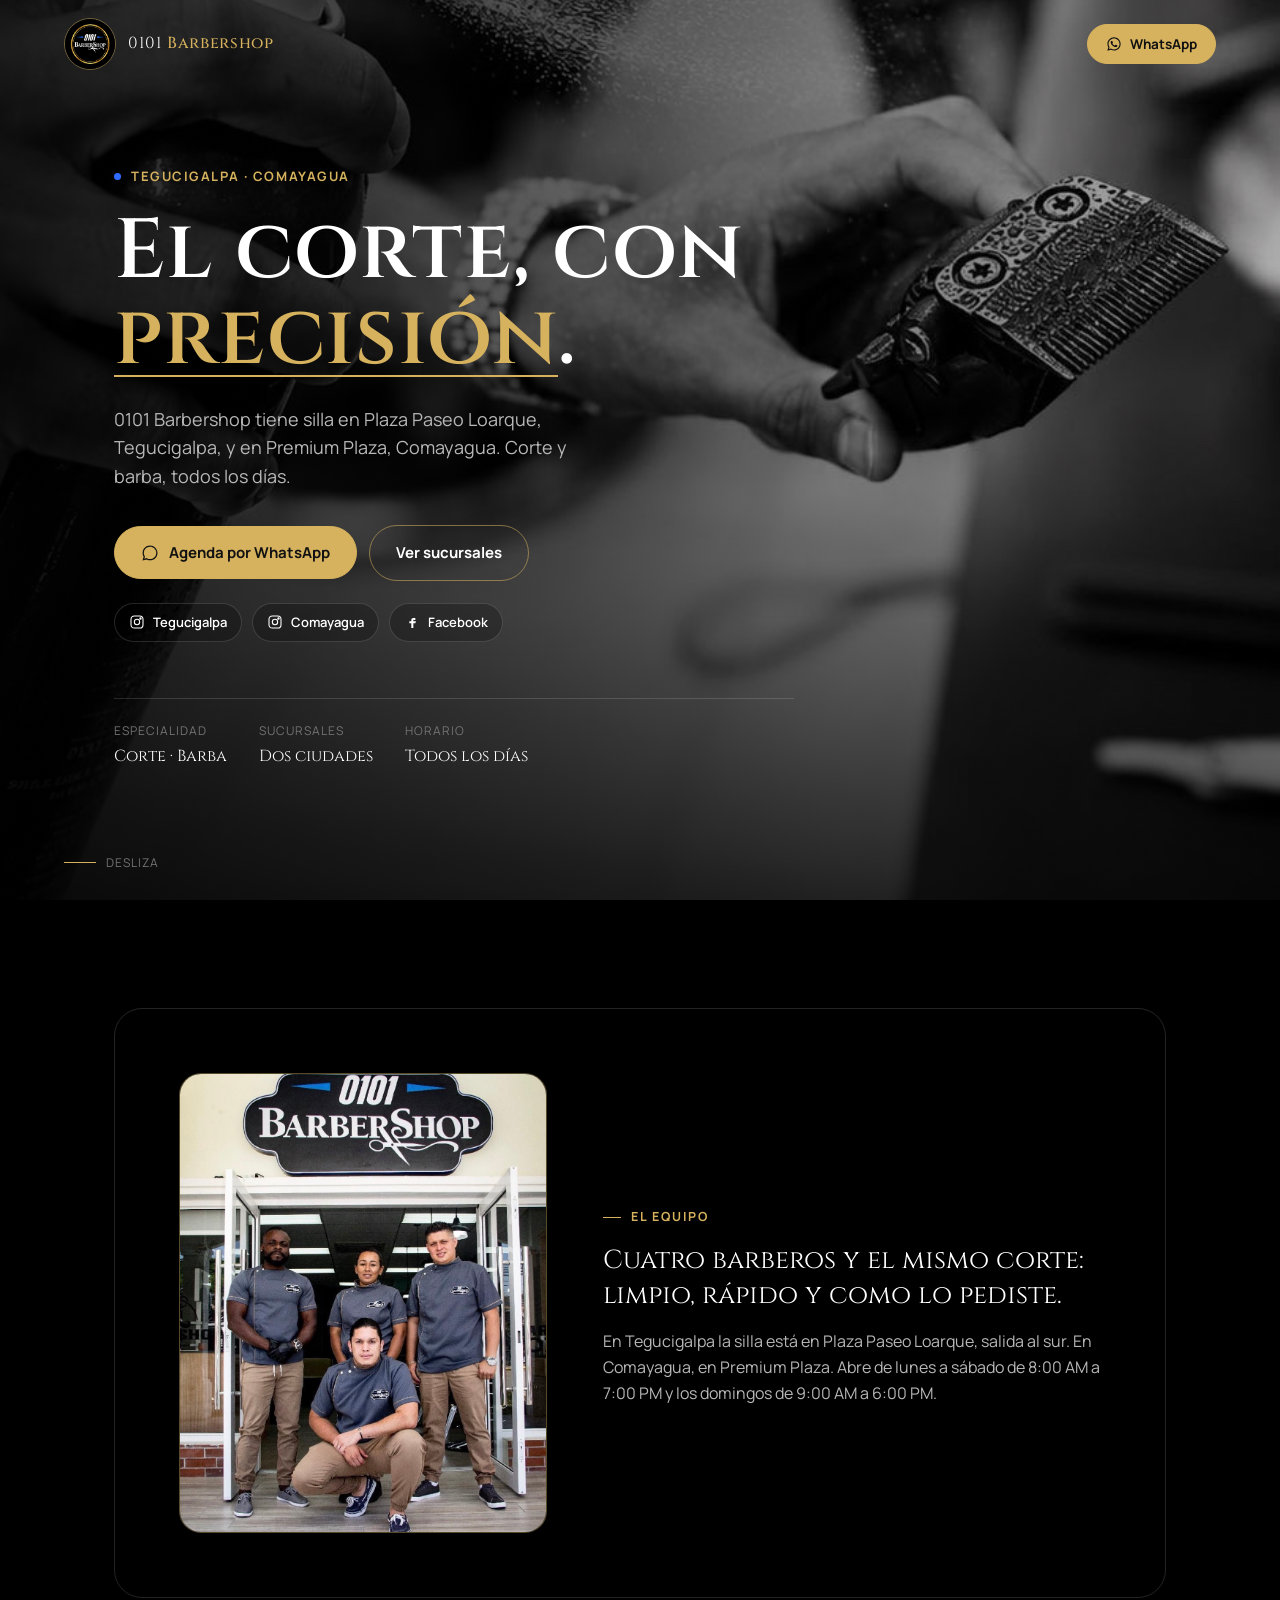
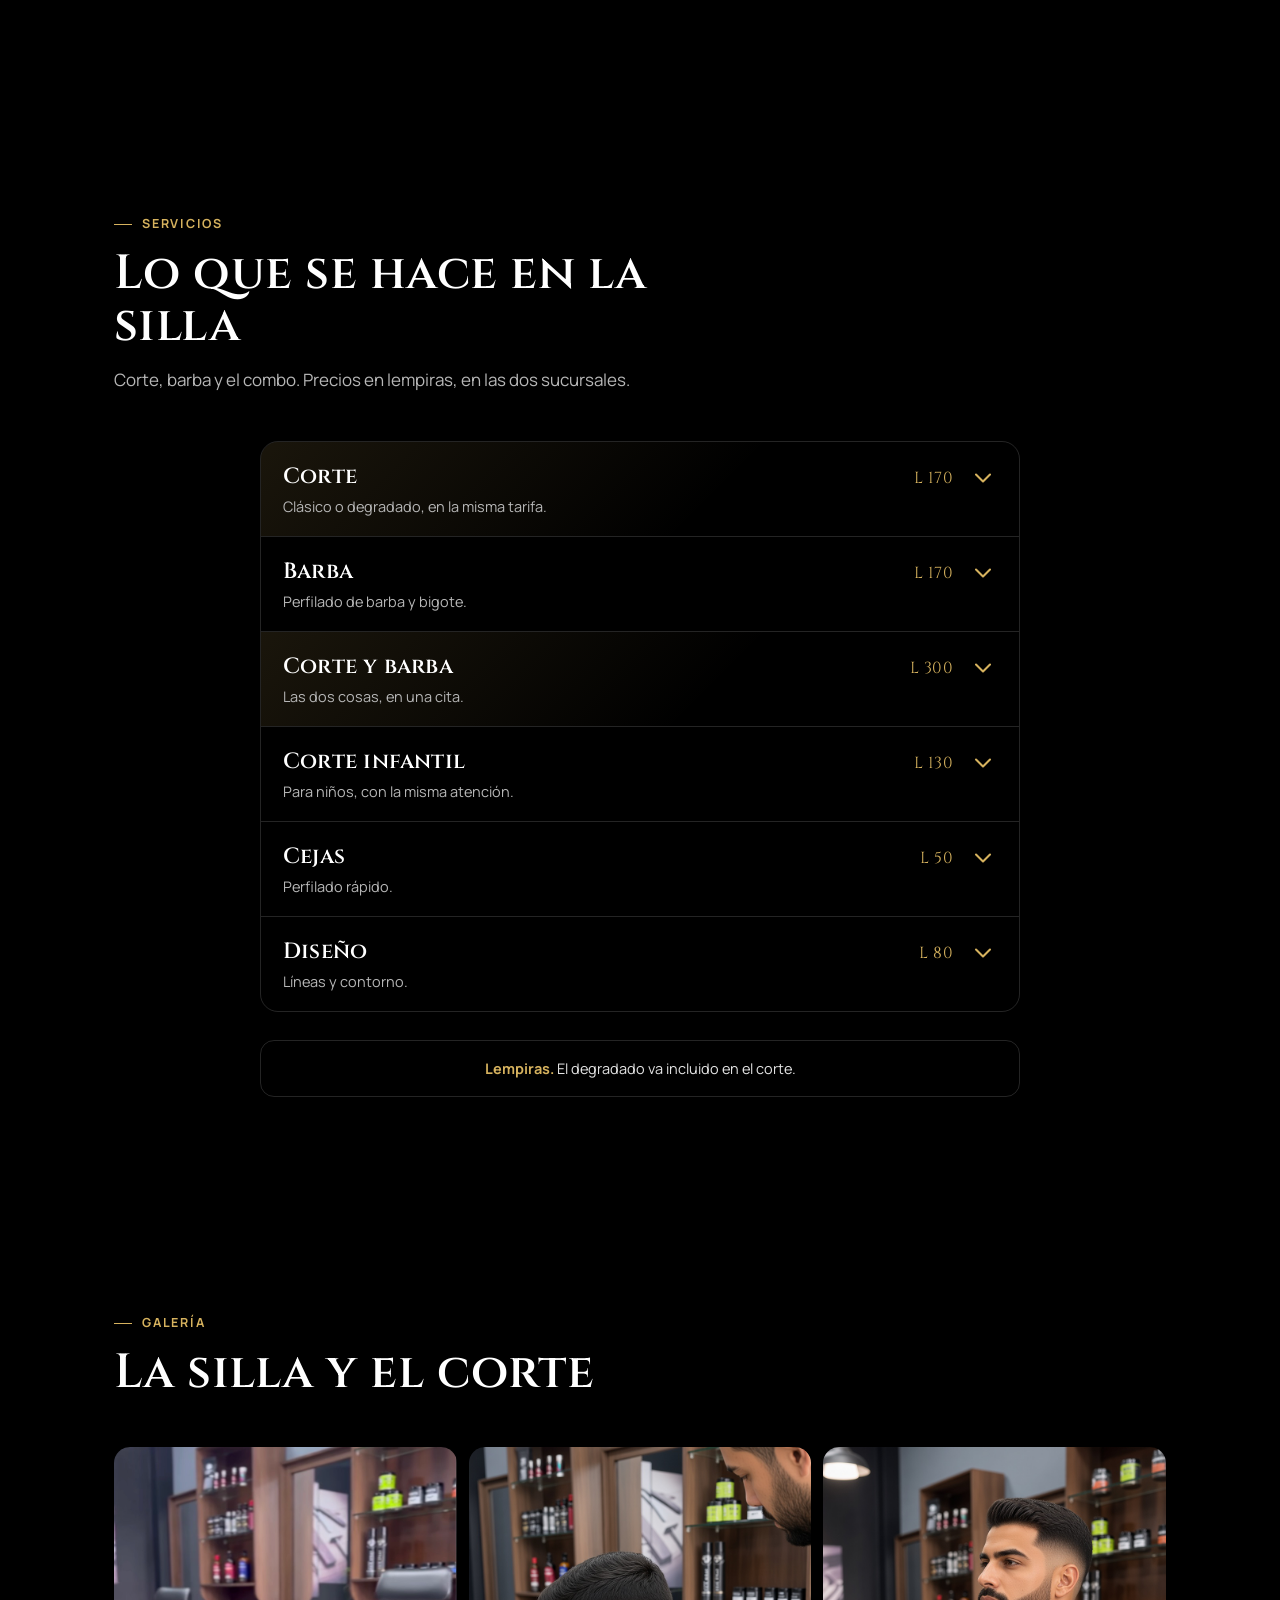
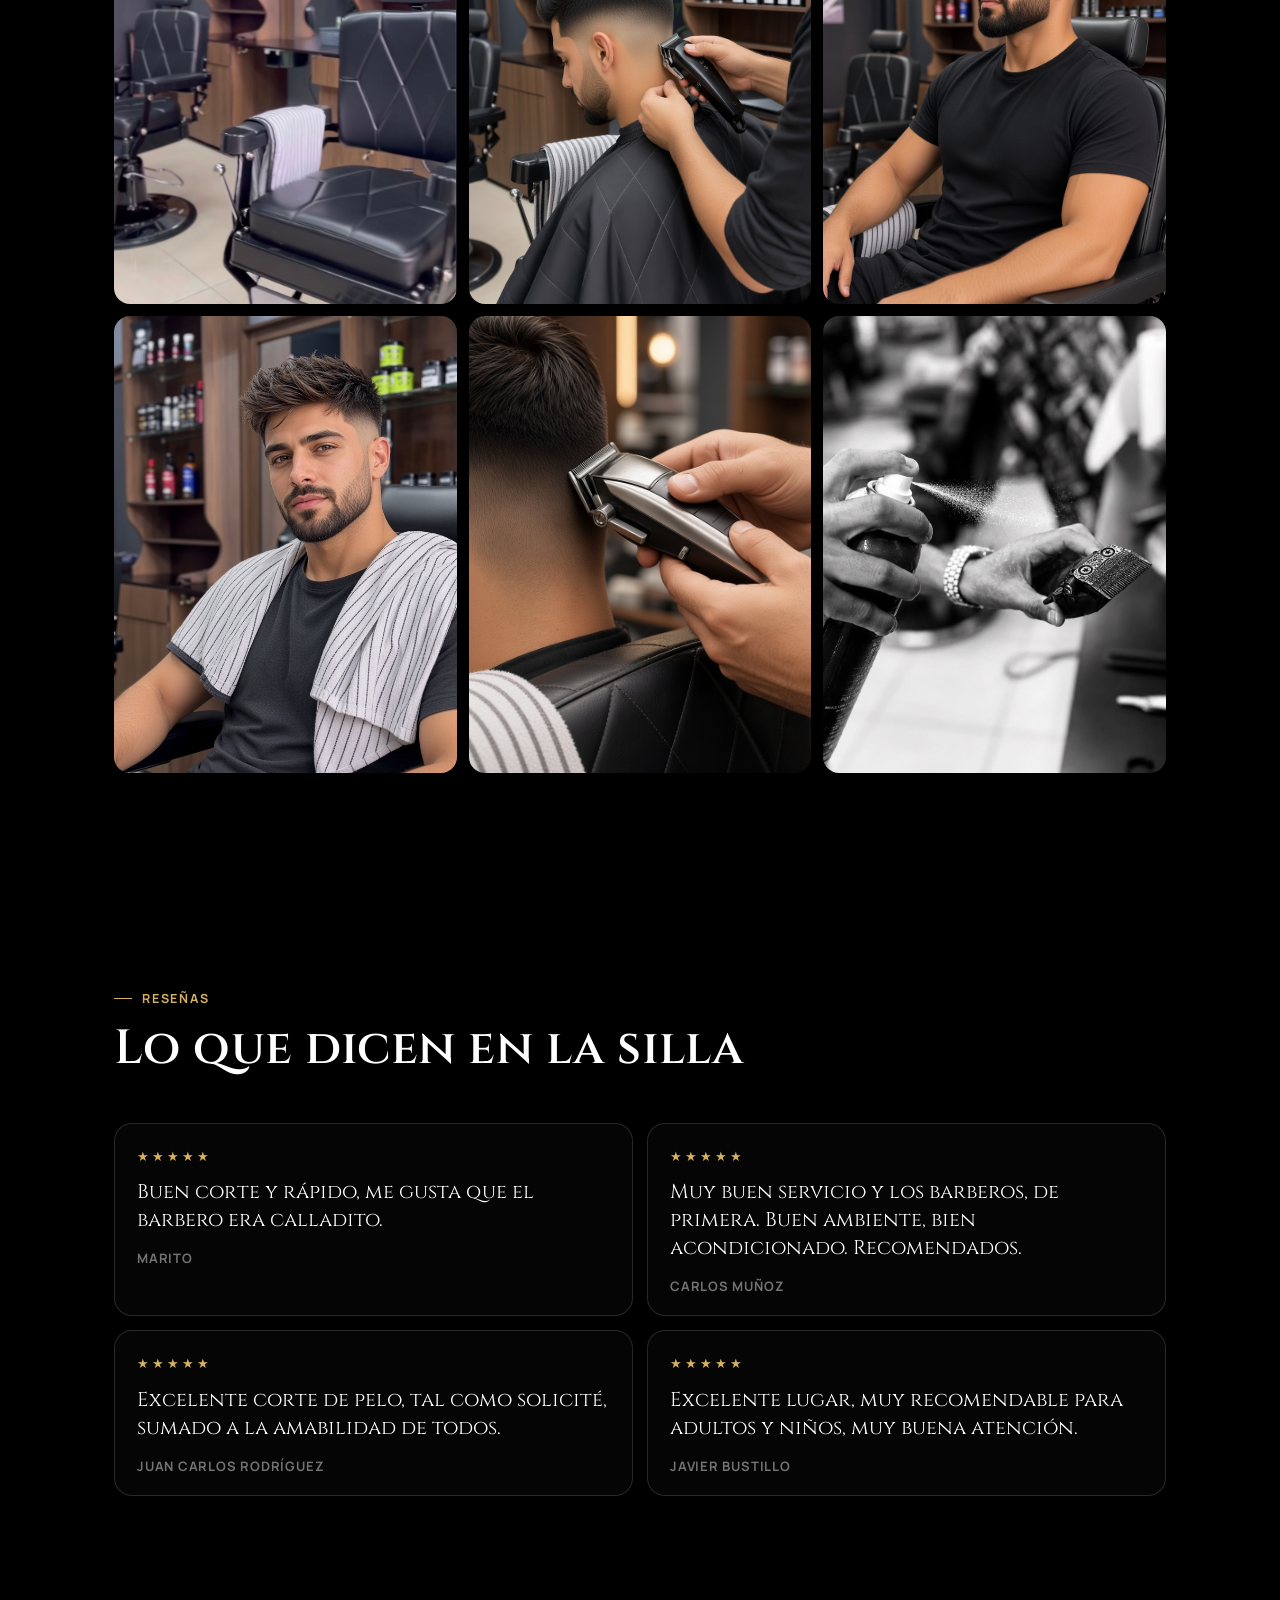
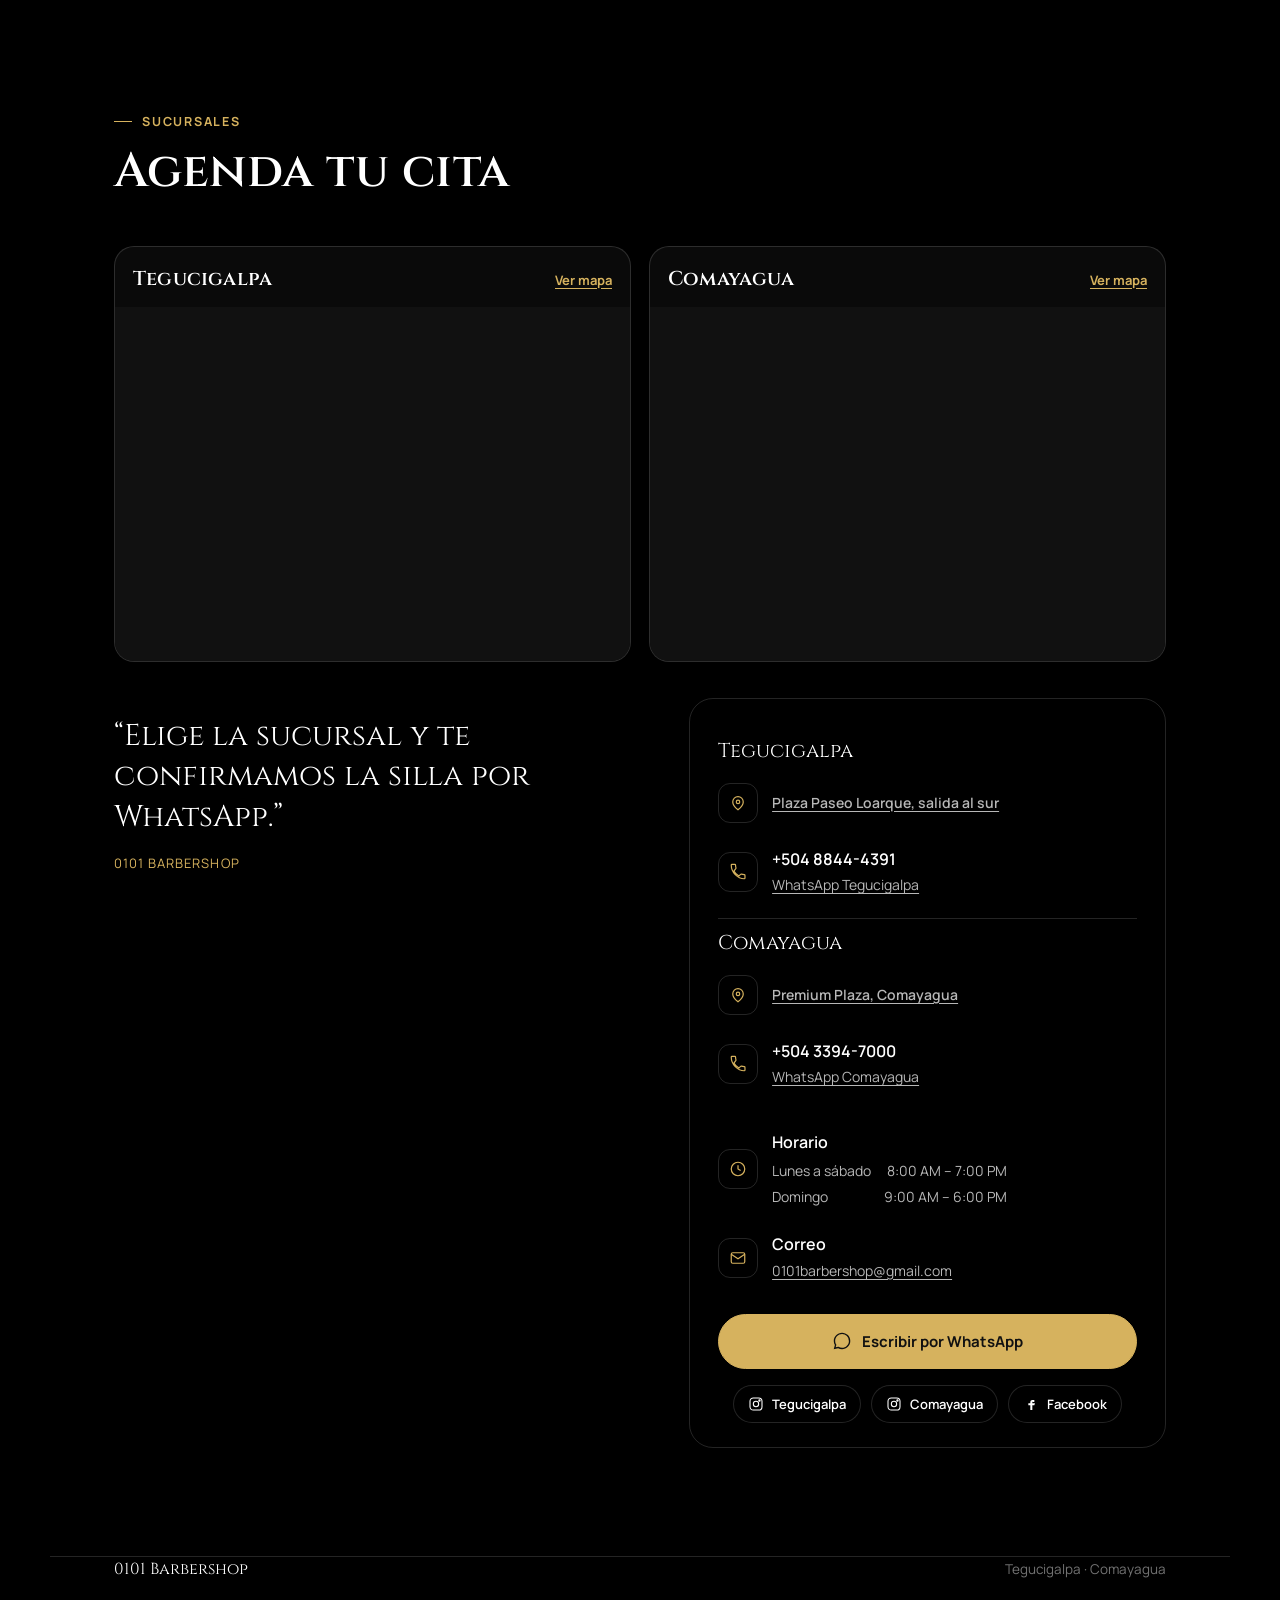
==== index.html @ 4ae8e967 "Add the Facebook page to the social links. Co-authored-by: stellier-fracta <stellier-fracta@users.no" ====
<!DOCTYPE html>
<html lang="es">
<head>
<meta charset="UTF-8">
<meta name="viewport" content="width=device-width, initial-scale=1.0, viewport-fit=cover">
<title>0101 Barbershop · Tegucigalpa y Comayagua</title>
<meta name="description" content="0101 Barbershop en Tegucigalpa y en Premium Plaza, Comayagua. Corte, degradado y barba. Agenda por WhatsApp.">
<meta name="theme-color" content="#000000">
<link rel="icon" href="images/logo.jpg" type="image/jpeg">
<link rel="preconnect" href="https://fonts.googleapis.com">
<link rel="preconnect" href="https://fonts.gstatic.com" crossorigin>
<link href="https://fonts.googleapis.com/css2?family=Cinzel:wght@500;600;700&family=Manrope:wght@400;500;600;700&display=swap" rel="stylesheet">
<style>
  :root{
    --cream:      #000000;
    --cream-2:    #0A0A0A;
    --ink:        #FFFFFF;
    --ink-soft:   #B7B7B7;
    --ink-faint:  #737373;
    --gold:       #D6B25E;
    --gold-2:     #F0D48A;
    --blue:       #2F6BFF;
    --accent:     #D6B25E;
    --accent-inv: #111111;
    --accent-hover:rgba(214,178,94,0.12);
    --line:       rgba(255,255,255,0.14);
    --line-strong:rgba(214,178,94,0.55);
    --shadow-lg:  0 32px 80px -24px rgba(0,0,0,0.85);
    --radius:     18px;
    --ease:       cubic-bezier(.22,.61,.36,1);
    --ease-snap:  cubic-bezier(.34,1.56,.64,1);
    --maxw:       1180px;
  }

  *,*::before,*::after{ box-sizing:border-box; }
  html{
    scroll-behavior:smooth;
    overflow-x:clip;
  }
  body{
    margin:0;
    background:var(--cream);
    color:var(--ink);
    font-family:'Manrope', sans-serif;
    font-size:16px;
    line-height:1.6;
    -webkit-font-smoothing:antialiased;
    overflow-x:clip;
  }
  body.picker-open{ overflow:hidden; }
  h1,h2,h3,.display{
    font-family:'Cinzel', serif;
    font-weight:600;
    letter-spacing:0.01em;
    margin:0;
    color:var(--ink);
  }
  p{ margin:0; }
  a{ color:inherit; text-decoration:none; }
  button{ font-family:inherit; color:inherit; cursor:pointer; }
  img{ max-width:100%; display:block; }
  ::selection{ background:var(--gold); color:var(--accent-inv); }

  .wrap{ max-width:var(--maxw); margin:0 auto; padding:0 clamp(20px,5vw,64px); }

  [data-reveal]{
    opacity:0;
    transform:translateY(36px);
    transition:opacity .9s var(--ease), transform .9s var(--ease);
    transition-delay:var(--delay,0s);
  }
  [data-reveal].is-visible{
    opacity:1;
    transform:none;
  }
  @media (prefers-reduced-motion: reduce){
    [data-reveal]{ opacity:1 !important; transform:none !important; transition:none !important; }
    *{ scroll-behavior:auto !important; animation:none !important; }
  }

  nav{
    position:fixed; top:0; left:0; right:0; z-index:100;
    display:flex; align-items:center; justify-content:space-between;
    padding:18px clamp(20px,5vw,64px);
    transition:background .4s var(--ease), padding .4s var(--ease), box-shadow .4s var(--ease);
  }
  .nav.scrolled{
    background:rgba(0,0,0,0.92);
    backdrop-filter:blur(16px);
    -webkit-backdrop-filter:blur(16px);
    padding-top:12px; padding-bottom:12px;
    box-shadow:0 1px 0 var(--line);
  }
  .nav-brand{
    display:flex; align-items:center; gap:12px;
    font-family:'Cinzel', serif;
    font-size:16px;
    letter-spacing:0.04em;
  }
  .nav-brand em{ font-style:normal; color:var(--gold); font-weight:500; }
  .nav-logo{
    width:52px; height:52px; border-radius:50%;
    object-fit:cover;
    border:1px solid rgba(214,178,94,0.45);
  }
  .nav-cta{
    display:inline-flex; align-items:center; gap:8px;
    background:var(--gold); color:var(--accent-inv);
    border:1.5px solid var(--gold);
    padding:10px 18px; border-radius:100px;
    font-size:13.5px; font-weight:700;
    transition:transform .35s var(--ease-snap), background .3s;
  }
  .nav-cta:hover{ transform:translateY(-2px); background:var(--gold-2); }
  .nav-cta svg{ width:16px; height:16px; }

  .hero{
    position:relative;
    min-height:100svh;
    display:flex;
    align-items:center;
    overflow:hidden;
    background:#000;
  }
  .hero-media{
    position:absolute; inset:0; z-index:0;
  }
  .hero-img{
    width:100%; height:100%;
    object-fit:cover;
    object-position:42% 70%;
  }
  .hero-media-overlay{
    position:absolute; inset:0;
    background:
      linear-gradient(to right, rgba(0,0,0,0.88) 0%, rgba(0,0,0,0.62) 46%, rgba(0,0,0,0.28) 100%),
      linear-gradient(to top, rgba(0,0,0,0.72) 0%, transparent 46%);
  }
  .hero-inner{
    position:relative; z-index:2;
    width:100%;
    padding:clamp(120px,16vh,160px) clamp(20px,5vw,64px) clamp(88px,12vh,120px);
    max-width:var(--maxw);
    margin:0 auto;
  }
  .eyebrow-row{
    display:flex; align-items:center; gap:10px;
    color:var(--gold); font-size:13px; font-weight:700;
    letter-spacing:0.12em; text-transform:uppercase;
    margin-bottom:22px;
  }
  .eyebrow-dot{
    width:7px; height:7px; border-radius:50%; background:var(--blue); flex:none;
  }
  .hero h1{
    font-size:clamp(42px, 7vw, 84px);
    line-height:1.02;
    max-width:14ch;
  }
  .hero h1 .accent-word{
    color:var(--gold);
    position:relative;
    display:inline-block;
  }
  .hero h1 .accent-word::after{
    content:''; position:absolute; bottom:.04em; left:0; width:100%; height:2px;
    background:var(--gold);
  }
  .hero-desc{
    margin-top:24px;
    max-width:46ch;
    font-size:clamp(16px,2vw,18px);
    color:var(--ink-soft);
  }
  .hero-actions{
    margin-top:34px;
    display:flex; flex-wrap:wrap; gap:12px; align-items:center;
  }
  .btn{
    display:inline-flex; align-items:center; gap:10px;
    padding:15px 26px; border-radius:100px;
    font-size:15px; font-weight:700;
    border:1.5px solid transparent;
    transition:transform .35s var(--ease), background .3s, border-color .3s, color .3s;
  }
  .btn svg{ width:18px; height:18px; flex:none; }
  .btn-primary{ background:var(--gold); color:var(--accent-inv); border-color:var(--gold); }
  .btn-primary:hover{ transform:translateY(-3px); background:var(--gold-2); }
  .btn-ghost{
    background:transparent; color:var(--ink);
    border-color:rgba(214,178,94,0.55);
  }
  .btn-ghost:hover{ background:var(--accent-hover); transform:translateY(-3px); }
  .hero-social{
    margin-top:22px;
    display:flex; flex-wrap:wrap; gap:10px;
  }
  .social-pill{
    display:inline-flex; align-items:center; gap:8px;
    padding:8px 14px;
    border-radius:100px;
    border:1px solid var(--line);
    color:var(--ink);
    font-size:13px; font-weight:600;
    background:rgba(0,0,0,0.25);
    transition:transform .3s var(--ease), border-color .3s, background .3s;
  }
  .social-pill:hover{
    transform:translateY(-2px);
    border-color:var(--line-strong);
    background:var(--accent-hover);
  }
  .social-pill svg{ width:16px; height:16px; flex:none; }
  .hero-meta{
    margin-top:56px;
    display:flex; flex-wrap:wrap; gap:32px;
    padding-top:22px; border-top:1px solid var(--line);
    max-width:680px;
  }
  .hero-meta .item{ display:flex; flex-direction:column; gap:4px; }
  .hero-meta .label{ font-size:12px; letter-spacing:0.08em; text-transform:uppercase; color:var(--ink-faint); }
  .hero-meta .value{ font-family:'Cinzel', serif; font-size:16px; }
  .scroll-cue{
    position:absolute; bottom:28px; left:clamp(20px,5vw,64px);
    display:flex; align-items:center; gap:10px;
    font-size:12px; letter-spacing:0.08em; text-transform:uppercase;
    color:var(--ink-faint); z-index:2;
  }
  .scroll-cue .line{ width:32px; height:1px; background:var(--gold); }

  section{ position:relative; padding:108px 0; scroll-margin-top:84px; }
  .kicker{
    display:inline-flex; align-items:center; gap:10px;
    font-size:12.5px; color:var(--gold); font-weight:700;
    text-transform:uppercase; letter-spacing:0.14em;
  }
  .kicker::before{ content:''; width:18px; height:1px; background:var(--gold); }
  .section-head{
    display:flex; flex-direction:column; gap:14px;
    max-width:640px;
    margin-bottom:48px;
  }
  .section-head h2{ font-size:clamp(30px,4vw,48px); line-height:1.08; }
  .section-head p{ color:var(--ink-soft); font-size:17px; max-width:52ch; }

  .about{
    border:1px solid var(--line);
    border-radius:28px;
    padding:clamp(28px,5vw,64px);
  }
  .about-grid{
    display:grid; grid-template-columns:0.85fr 1.15fr; gap:56px; align-items:center;
  }
  .about-card{
    border-radius:22px;
    overflow:hidden;
    aspect-ratio:4/5;
    border:1px solid rgba(214,178,94,0.35);
    background:#111;
    box-shadow:var(--shadow-lg);
  }
  .about-card img{
    width:100%;
    height:100%;
    object-fit:cover;
    object-position:center 20%;
  }
  .about-copy .lede{
    font-family:'Cinzel', serif;
    font-size:clamp(20px,2.4vw,26px);
    line-height:1.35;
    margin-top:16px;
  }
  .about-copy .body-p{ color:var(--ink-soft); margin-top:16px; }

  .services-accordion{
    display:flex; flex-direction:column;
    max-width:760px; margin:0 auto;
    border:1px solid var(--line);
    border-radius:var(--radius);
    overflow:hidden;
  }
  .service-item{ border-bottom:1px solid var(--line); }
  .service-item:last-child{ border-bottom:none; }
  .service-item.is-hot .service-trigger{
    background:linear-gradient(135deg, rgba(214,178,94,0.12), transparent 60%);
  }
  .service-trigger{
    width:100%;
    display:flex; align-items:flex-start; justify-content:space-between; gap:16px;
    padding:20px 22px;
    background:transparent; border:none; text-align:left;
  }
  .service-trigger-text{ display:block; flex:1; min-width:0; }
  .service-trigger:hover{ background:rgba(255,255,255,0.03); }
  .service-trigger:focus-visible{ outline:2px solid var(--gold); outline-offset:-2px; }
  .service-heading{
    display:flex; align-items:baseline; justify-content:space-between; gap:16px;
    width:100%;
  }
  .service-trigger h3{ font-size:clamp(18px,2vw,22px); }
  .service-price{
    font-family:'Cinzel', serif;
    color:var(--gold);
    font-size:16px;
    letter-spacing:0.03em;
    white-space:nowrap;
  }
  .service-teaser{ margin-top:6px; color:var(--ink-soft); font-size:14.5px; }
  .service-chevron{
    width:28px; height:28px; flex:none; margin-top:2px;
    color:var(--gold);
    transition:transform .35s var(--ease);
  }
  .service-chevron svg{ width:18px; height:18px; }
  .service-item.is-open .service-chevron{ transform:rotate(180deg); }
  .service-panel{
    display:grid;
    grid-template-rows:0fr;
    transition:grid-template-rows .4s var(--ease);
  }
  .service-item.is-open .service-panel{ grid-template-rows:1fr; }
  .service-panel-inner{ overflow:hidden; }
  .service-desc{
    margin:0;
    padding:0 22px 20px;
    color:var(--ink-soft);
    font-size:15px;
  }
  .pricing-note{
    margin:28px auto 0;
    max-width:760px;
    padding:16px 20px;
    border:1px solid var(--line);
    border-radius:14px;
    text-align:center;
    color:#E4E4E4;
    font-size:14.5px;
  }
  .pricing-note b{ color:var(--gold); font-weight:700; }

  .gallery-grid{
    display:grid;
    grid-template-columns:repeat(3, 1fr);
    gap:12px;
  }
  .gallery-tile{
    margin:0; padding:0; border:0;
    background:#111;
    border-radius:16px;
    overflow:hidden;
    aspect-ratio:3/4;
    cursor:pointer;
  }
  .gallery-tile img{ width:100%; height:100%; object-fit:cover; }
  .gallery-tile:focus-visible{ outline:2px solid var(--gold); outline-offset:3px; }

  .testimonials-grid{
    display:grid;
    grid-template-columns:1fr 1fr;
    gap:14px;
  }
  .testimonial-card{
    border:1px solid var(--line);
    border-radius:18px;
    padding:22px 22px 18px;
    background:rgba(255,255,255,0.02);
  }
  .testimonial-card .stars{ color:var(--gold); letter-spacing:3px; font-size:13px; }
  .testimonial-card blockquote{
    margin:12px 0 14px;
    font-family:'Cinzel', serif;
    font-size:clamp(16px,1.6vw,20px);
    line-height:1.4;
  }
  .testimonial-card .author{
    color:var(--ink-faint);
    font-size:13px;
    font-weight:700;
    letter-spacing:0.06em;
    text-transform:uppercase;
  }

  .lightbox{
    position:fixed; inset:0; z-index:220;
    display:grid; place-items:center;
    padding:24px;
  }
  .lightbox[hidden]{ display:none !important; }
  .lightbox-backdrop{
    position:absolute; inset:0;
    background:rgba(0,0,0,0.82);
    border:0;
  }
  .lightbox-img{
    position:relative; z-index:1;
    max-width:min(960px, 100%);
    max-height:min(86vh, 100%);
    border-radius:16px;
    box-shadow:var(--shadow-lg);
  }
  .lightbox-close{
    position:absolute; top:16px; right:16px; z-index:2;
    width:40px; height:40px; border-radius:50%;
    border:1px solid var(--line);
    background:#111; color:#fff;
    font-size:22px; line-height:1;
  }

  .maps-grid{
    display:grid;
    grid-template-columns:1fr 1fr;
    gap:18px;
    margin-bottom:36px;
  }
  .map-card{
    border:1px solid var(--line);
    border-radius:20px;
    overflow:hidden;
    background:#0A0A0A;
  }
  .map-card-head{
    display:flex; align-items:baseline; justify-content:space-between; gap:12px;
    padding:16px 18px 12px;
  }
  .map-card-head h3{ font-size:20px; }
  .maps-link{
    font-size:13px; font-weight:700; color:var(--gold);
    text-decoration:underline; text-underline-offset:3px;
  }
  .map-frame{ position:relative; aspect-ratio:16/11; background:#111; }
  .map-frame iframe{ position:absolute; inset:0; width:100%; height:100%; border:0; }

  .contact-grid{
    display:grid; grid-template-columns:1.05fr 0.95fr; gap:48px; align-items:start;
  }
  .quote-block p{
    font-family:'Cinzel', serif;
    font-size:clamp(22px,2.6vw,30px);
    line-height:1.35;
    margin-top:18px;
  }
  .quote-block .who{
    margin-top:16px;
    font-size:13px;
    letter-spacing:0.08em;
    text-transform:uppercase;
    color:var(--gold);
  }
  .contact-card{
    border:1px solid var(--line);
    border-radius:24px;
    padding:28px 28px 24px;
  }
  .location-block{ padding-bottom:8px; margin-bottom:8px; border-bottom:1px solid var(--line); }
  .location-block:last-of-type{ border-bottom:none; }
  .location-block-name{
    font-family:'Cinzel', serif;
    font-size:20px;
    margin:8px 0 4px;
  }
  .contact-row{
    display:flex; align-items:center; gap:14px;
    padding:12px 0;
  }
  .contact-row .ic{
    width:40px; height:40px; border-radius:12px; flex:none;
    border:1px solid var(--line);
    display:flex; align-items:center; justify-content:center;
    color:var(--gold);
  }
  .contact-row .ic svg{ width:18px; height:18px; }
  .contact-row .txt b{ display:block; font-weight:600; }
  .contact-row .txt span, .contact-row .txt a{ color:var(--ink-soft); font-size:14px; }
  .contact-row .txt a{ text-decoration:underline; text-underline-offset:3px; }
  .contact-row .txt a:hover{ color:var(--ink); }
  .hours-stack{ display:flex; flex-direction:column; gap:4px; margin-top:4px; }
  .hours-line{ display:flex; justify-content:space-between; gap:16px; font-size:14px; }
  .hours-line span:first-child{ color:var(--ink-soft); }
  .contact-cta-big{
    margin-top:18px;
    width:100%;
    display:flex; align-items:center; justify-content:center; gap:10px;
    padding:16px 18px;
    border-radius:100px;
    background:var(--gold); color:var(--accent-inv);
    border:1.5px solid var(--gold);
    font-size:15px; font-weight:700;
  }
  .contact-cta-big:hover{ background:var(--gold-2); }
  .contact-cta-big svg{ width:20px; height:20px; }
  .social-row{
    display:flex; flex-wrap:wrap; gap:10px;
    margin-top:16px;
    justify-content:center;
  }

  footer{
    padding:28px 0 calc(48px + env(safe-area-inset-bottom, 0px));
    border-top:1px solid var(--line);
    color:var(--ink-faint);
    font-size:13.5px;
  }
  .footer-row{
    display:flex; flex-wrap:wrap; gap:12px 28px;
    justify-content:space-between; align-items:center;
  }
  footer .fbrand{ font-family:'Cinzel', serif; color:var(--ink); font-size:16px; }
  .foot-credit{ margin-top:18px; text-align:center; font-size:12px; }
  .foot-credit a{ color:var(--ink-soft); font-weight:700; }
  .foot-credit a:hover{ color:var(--gold); }

  .location-picker{
    position:fixed; inset:0; z-index:200;
    display:grid; place-items:center;
    padding:24px;
  }
  .location-picker[hidden]{ display:none !important; }
  .location-picker-backdrop{
    position:absolute; inset:0;
    background:rgba(0,0,0,0.72);
    border:0;
  }
  .location-picker-panel{
    position:relative; z-index:1;
    width:min(440px, 100%);
    background:#0C0C0C;
    border:1px solid var(--line-strong);
    border-radius:24px;
    padding:28px 22px 22px;
    box-shadow:var(--shadow-lg);
  }
  .location-picker-close{
    position:absolute; top:12px; right:12px;
    width:36px; height:36px; border-radius:50%;
    display:grid; place-items:center;
    background:transparent;
    border:1px solid var(--line);
    color:var(--ink);
  }
  .location-picker-close svg{ width:16px; height:16px; }
  .location-picker-kicker{
    font-family:'Cinzel', serif;
    font-size:26px;
    margin:0 36px 8px 0;
  }
  .location-picker-hint{ color:var(--ink-soft); font-size:14px; margin:0 0 16px; }
  .location-picker-options{ display:grid; gap:10px; }
  .location-option{
    display:grid; gap:2px;
    padding:14px 16px;
    border-radius:16px;
    border:1px solid var(--line-strong);
  }
  .location-option:hover, .location-option:focus-visible{
    background:var(--accent-hover);
    outline:none;
    border-color:var(--gold);
  }
  .location-option-name{ font-family:'Cinzel', serif; font-size:18px; }
  .location-option-meta{ font-size:13.5px; color:var(--ink-soft); }

  @media (max-width: 900px){
    .about-grid, .contact-grid, .maps-grid, .testimonials-grid{ grid-template-columns:1fr; }
    .gallery-grid{ grid-template-columns:1fr 1fr; }
    .hero-img{ object-position:center 62%; }
    .hero-media-overlay{
      background:
        linear-gradient(to bottom, rgba(0,0,0,0.82) 0%, rgba(0,0,0,0.55) 42%, rgba(0,0,0,0.35) 100%),
        linear-gradient(to top, rgba(0,0,0,0.7) 0%, transparent 42%);
    }
    section{ padding:80px 0; }
  }
  @media (max-width: 620px){
    .nav-cta span{ display:none; }
    .nav-cta{ padding:12px; }
    .contact-card{ padding:22px 18px; }
    .hero h1{ max-width:12ch; }
    .hero-actions{ flex-direction:column; align-items:stretch; }
    .hero-actions .btn{ justify-content:center; }
  }
</style>
</head>
<body>
  <nav class="nav" id="nav">
    <a href="#top" class="nav-brand">
      <img src="images/logo.jpg" alt="" class="nav-logo" width="52" height="52">
      <span>0101 <em>Barbershop</em></span>
    </a>
    <button type="button" class="nav-cta" id="nav-whatsapp" aria-haspopup="dialog" aria-label="Elegir sucursal de WhatsApp">
      <svg viewBox="0 0 24 24" fill="currentColor" aria-hidden="true"><path d="M12.04 2C6.58 2 2.13 6.45 2.13 11.91c0 1.75.46 3.46 1.32 4.96L2.05 22l5.25-1.38a9.9 9.9 0 0 0 4.74 1.21h.01c5.46 0 9.9-4.45 9.9-9.91 0-2.65-1.03-5.13-2.9-7C17.18 3.03 14.7 2 12.04 2Zm0 18.14h-.01a8.2 8.2 0 0 1-4.19-1.15l-.3-.18-3.12.82.83-3.04-.2-.31a8.23 8.23 0 0 1-1.26-4.37c0-4.55 3.7-8.25 8.26-8.25 2.2 0 4.27.86 5.83 2.42a8.18 8.18 0 0 1 2.41 5.84c0 4.55-3.71 8.22-8.25 8.22Zm4.52-6.16c-.25-.12-1.47-.72-1.69-.81-.23-.08-.4-.12-.56.13-.17.25-.65.81-.79.97-.15.17-.29.19-.54.06-.25-.12-1.04-.38-1.99-1.22-.73-.66-1.23-1.46-1.37-1.71-.15-.25-.02-.38.11-.51.11-.11.25-.29.37-.44.12-.15.16-.25.24-.42.08-.17.04-.31-.02-.44-.06-.12-.56-1.34-.76-1.84-.2-.48-.4-.42-.56-.42h-.48c-.17 0-.44.06-.67.31-.23.25-.87.85-.87 2.08 0 1.22.89 2.4 1.02 2.57.12.17 1.75 2.67 4.24 3.75.59.26 1.06.41 1.42.52.6.19 1.14.16 1.57.1.48-.07 1.47-.6 1.68-1.18.21-.58.21-1.08.15-1.18-.06-.1-.23-.16-.48-.28Z"/></svg>
      <span>WhatsApp</span>
    </button>
  </nav>

  <header class="hero" id="top">
    <div class="hero-media">
      <img src="images/hero.jpg" alt="Barbero de 0101 preparando la máquina" class="hero-img">
      <div class="hero-media-overlay"></div>
    </div>
    <div class="hero-inner">
      <div class="eyebrow-row" data-reveal>
        <span class="eyebrow-dot"></span>
        <span>Tegucigalpa · Comayagua</span>
      </div>
      <h1 data-reveal style="--delay:.08s">El corte, con <span class="accent-word">precisión</span>.</h1>
      <p class="hero-desc" data-reveal style="--delay:.16s">
        0101 Barbershop tiene silla en Plaza Paseo Loarque, Tegucigalpa, y en Premium Plaza, Comayagua. Corte y barba, todos los días.
      </p>
      <div class="hero-actions" data-reveal style="--delay:.24s">
        <button type="button" class="btn btn-primary" id="hero-whatsapp" aria-haspopup="dialog">
          <svg viewBox="0 0 24 24" fill="currentColor" aria-hidden="true"><path d="M12.04 2C6.58 2 2.13 6.45 2.13 11.91c0 1.75.46 3.46 1.32 4.96L2.05 22l5.25-1.38a9.9 9.9 0 0 0 4.74 1.21h.01c5.46 0 9.9-4.45 9.9-9.91 0-2.65-1.03-5.13-2.9-7C17.18 3.03 14.7 2 12.04 2Zm0 18.14h-.01a8.2 8.2 0 0 1-4.19-1.15l-.3-.18-3.12.82.83-3.04-.2-.31a8.23 8.23 0 0 1-1.26-4.37c0-4.55 3.7-8.25 8.26-8.25 2.2 0 4.27.86 5.83 2.42a8.18 8.18 0 0 1 2.41 5.84c0 4.55-3.71 8.22-8.25 8.22Z"/></svg>
          Agenda por WhatsApp
        </button>
        <a href="#contacto" class="btn btn-ghost">Ver sucursales</a>
      </div>
      <div class="hero-social" id="hero-social" data-reveal style="--delay:.3s"></div>
      <div class="hero-meta" data-reveal style="--delay:.36s">
        <div class="item">
          <span class="label">Especialidad</span>
          <span class="value">Corte · Barba</span>
        </div>
        <div class="item">
          <span class="label">Sucursales</span>
          <span class="value">Dos ciudades</span>
        </div>
        <div class="item">
          <span class="label">Horario</span>
          <span class="value">Todos los días</span>
        </div>
      </div>
    </div>
    <div class="scroll-cue"><span class="line"></span><span>Desliza</span></div>
  </header>

  <section id="barberia">
    <div class="wrap">
      <div class="about">
        <div class="about-grid">
          <div class="about-card" data-reveal>
            <img src="images/team.jpg" alt="Equipo de 0101 Barbershop frente al local">
          </div>
          <div class="about-copy">
            <div class="kicker" data-reveal>El equipo</div>
            <p class="lede" data-reveal style="--delay:.06s">Cuatro barberos y el mismo corte: limpio, rápido y como lo pediste.</p>
            <p class="body-p" data-reveal style="--delay:.12s">En Tegucigalpa la silla está en Plaza Paseo Loarque, salida al sur. En Comayagua, en Premium Plaza. Abre de lunes a sábado de 8:00 AM a 7:00 PM y los domingos de 9:00 AM a 6:00 PM.</p>
          </div>
        </div>
      </div>
    </div>
  </section>

  <section id="servicios">
    <div class="wrap">
      <div class="section-head">
        <div class="kicker" data-reveal>Servicios</div>
        <h2 data-reveal style="--delay:.05s">Lo que se hace en la silla</h2>
        <p data-reveal style="--delay:.1s">Corte, barba y el combo. Precios en lempiras, en las dos sucursales.</p>
      </div>
      <div class="services-accordion" id="services-grid"></div>
      <p class="pricing-note" data-reveal><b>Lempiras.</b> El degradado va incluido en el corte.</p>
    </div>
  </section>

  <section id="galeria">
    <div class="wrap">
      <div class="section-head">
        <div class="kicker" data-reveal>Galería</div>
        <h2 data-reveal style="--delay:.05s">La silla y el corte</h2>
      </div>
      <div class="gallery-grid" id="gallery-grid"></div>
    </div>
  </section>

  <section id="resenas">
    <div class="wrap">
      <div class="section-head">
        <div class="kicker" data-reveal>Reseñas</div>
        <h2 data-reveal style="--delay:.05s">Lo que dicen en la silla</h2>
      </div>
      <div class="testimonials-grid" id="testimonials-grid"></div>
    </div>
  </section>

  <section id="contacto">
    <div class="wrap">
      <div class="section-head">
        <div class="kicker" data-reveal>Sucursales</div>
        <h2 data-reveal style="--delay:.05s">Agenda tu cita</h2>
      </div>
      <div class="maps-grid" id="maps-grid" data-reveal></div>
      <div class="contact-grid">
        <div class="quote-block" data-reveal>
          <p>“Elige la sucursal y te confirmamos la silla por WhatsApp.”</p>
          <div class="who">0101 Barbershop</div>
        </div>
        <div class="contact-card" data-reveal style="--delay:.08s">
          <div id="contact-locations"></div>
          <div class="contact-row">
            <div class="ic" aria-hidden="true"><svg viewBox="0 0 24 24" fill="none" stroke="currentColor" stroke-width="1.6"><circle cx="12" cy="12" r="9"/><path d="M12 7v5l3.5 2"/></svg></div>
            <div class="txt">
              <b>Horario</b>
              <div class="hours-stack" id="contact-hours"></div>
            </div>
          </div>
          <div class="contact-row">
            <div class="ic" aria-hidden="true"><svg viewBox="0 0 24 24" fill="none" stroke="currentColor" stroke-width="1.6"><rect x="3" y="5" width="18" height="14" rx="2"/><path d="M3 7l9 6 9-6"/></svg></div>
            <div class="txt">
              <b>Correo</b>
              <a id="contact-email" href="mailto:0101barbershop@gmail.com">0101barbershop@gmail.com</a>
            </div>
          </div>
          <button type="button" class="contact-cta-big" id="contact-whatsapp" aria-haspopup="dialog">
            <svg viewBox="0 0 24 24" fill="currentColor" aria-hidden="true"><path d="M12.04 2C6.58 2 2.13 6.45 2.13 11.91c0 1.75.46 3.46 1.32 4.96L2.05 22l5.25-1.38a9.9 9.9 0 0 0 4.74 1.21h.01c5.46 0 9.9-4.45 9.9-9.91 0-2.65-1.03-5.13-2.9-7C17.18 3.03 14.7 2 12.04 2Zm0 18.14h-.01a8.2 8.2 0 0 1-4.19-1.15l-.3-.18-3.12.82.83-3.04-.2-.31a8.23 8.23 0 0 1-1.26-4.37c0-4.55 3.7-8.25 8.26-8.25 2.2 0 4.27.86 5.83 2.42a8.18 8.18 0 0 1 2.41 5.84c0 4.55-3.71 8.22-8.25 8.22Z"/></svg>
            Escribir por WhatsApp
          </button>
          <div class="social-row" id="social-row"></div>
        </div>
      </div>
    </div>
  </section>

  <footer class="wrap">
    <div class="footer-row">
      <span class="fbrand">0101 Barbershop</span>
      <span>Tegucigalpa · Comayagua</span>
    </div>
    <div class="foot-credit">Desarrollado por <a href="https://www.iagodigital.com/" target="_blank" rel="noopener">IAGO Digital</a></div>
  </footer>

  <div class="lightbox" id="lightbox" hidden>
    <button type="button" class="lightbox-backdrop" id="lightbox-backdrop" aria-label="Cerrar foto"></button>
    <button type="button" class="lightbox-close" id="lightbox-close" aria-label="Cerrar">×</button>
    <img class="lightbox-img" id="lightbox-img" alt="">
  </div>

  <div class="location-picker" id="location-picker" hidden aria-hidden="true" role="dialog" aria-modal="true" aria-labelledby="location-picker-title">
    <button type="button" class="location-picker-backdrop" id="location-picker-backdrop" aria-label="Cerrar"></button>
    <div class="location-picker-panel">
      <button type="button" class="location-picker-close" id="location-picker-close" aria-label="Cerrar">
        <svg viewBox="0 0 24 24" fill="none" stroke="currentColor" stroke-width="1.8" aria-hidden="true"><path d="M6 6l12 12M18 6L6 18" stroke-linecap="round"/></svg>
      </button>
      <p class="location-picker-kicker" id="location-picker-title">¿En cuál sucursal?</p>
      <p class="location-picker-hint">Te abrimos WhatsApp con la sucursal que elijas.</p>
      <div class="location-picker-options" id="location-picker-options"></div>
    </div>
  </div>

<script>
const CONFIG = {
  business: {
    name: "0101 Barbershop",
    email: "0101barbershop@gmail.com",
    whatsappMessage: "Hola, me gustaría agendar una cita en 0101 Barbershop",
    facebook: "https://www.facebook.com/0101BarberShop/"
  },
  hours: [
    { day: "Lunes a sábado", time: "8:00 AM – 7:00 PM" },
    { day: "Domingo", time: "9:00 AM – 6:00 PM" }
  ],
  locations: [
    {
      id: "tegucigalpa",
      name: "Tegucigalpa",
      address: "Plaza Paseo Loarque, salida al sur",
      phoneDisplay: "+504 8844-4391",
      whatsappNumber: "50488444391",
      mapsUrl: "https://maps.app.goo.gl/3aZDA6VBnpMV7cAz8",
      mapsEmbedUrl: "https://www.google.com/maps?q=14.0463032,-87.2117298&z=17&hl=es&output=embed",
      instagram: "https://www.instagram.com/0101barbershop/"
    },
    {
      id: "comayagua",
      name: "Comayagua",
      address: "Premium Plaza, Comayagua",
      phoneDisplay: "+504 3394-7000",
      whatsappNumber: "50433947000",
      mapsUrl: "https://maps.app.goo.gl/cpCiW6VKGZ6fgrK66",
      mapsEmbedUrl: "https://www.google.com/maps?q=14.444911,-87.6371415&z=17&hl=es&output=embed",
      instagram: "https://www.instagram.com/0101barbershop_comayagua/"
    }
  ],
  services: [
    {
      name: "Corte",
      price: "L 170",
      teaser: "Clásico o degradado, en la misma tarifa.",
      desc: "Corte a como lo pidas. El degradado va incluido.",
      hot: true
    },
    {
      name: "Barba",
      price: "L 170",
      teaser: "Perfilado de barba y bigote.",
      desc: "Recorte, línea de mejilla y acabado."
    },
    {
      name: "Corte y barba",
      price: "L 300",
      teaser: "Las dos cosas, en una cita.",
      desc: "Corte y arreglo de barba en la misma silla.",
      hot: true
    },
    {
      name: "Corte infantil",
      price: "L 130",
      teaser: "Para niños, con la misma atención.",
      desc: "Corte para niños, por debajo de la tarifa de adulto."
    },
    {
      name: "Cejas",
      price: "L 50",
      teaser: "Perfilado rápido.",
      desc: "Definición de cejas para acompañar el corte."
    },
    {
      name: "Diseño",
      price: "L 80",
      teaser: "Líneas y contorno.",
      desc: "Diseño de línea en el corte o en la barba, cuando lo pides aparte."
    }
  ],
  gallery: [
    { image: "images/interior.jpg", alt: "Sillas y estación de 0101 Barbershop" },
    { image: "images/gallery/fade.jpg", alt: "Degradado en la silla" },
    { image: "images/gallery/beard.jpg", alt: "Barba perfilada" },
    { image: "images/gallery/classic-cut.jpg", alt: "Corte terminado" },
    { image: "images/gallery/lineup.jpg", alt: "Detalle del contorno con máquina" },
    { image: "images/hero.jpg", alt: "Preparación de la máquina" }
  ],
  testimonials: [
    {
      text: "Buen corte y rápido, me gusta que el barbero era calladito.",
      author: "Marito"
    },
    {
      text: "Muy buen servicio y los barberos, de primera. Buen ambiente, bien acondicionado. Recomendados.",
      author: "Carlos Muñoz"
    },
    {
      text: "Excelente corte de pelo, tal como solicité, sumado a la amabilidad de todos.",
      author: "Juan Carlos Rodríguez"
    },
    {
      text: "Excelente lugar, muy recomendable para adultos y niños, muy buena atención.",
      author: "Javier Bustillo"
    }
  ]
};

(function render(){
  const pinSvg = '<svg viewBox="0 0 24 24" fill="none" stroke="currentColor" stroke-width="1.6" aria-hidden="true"><path d="M12 21c4-3.2 7-6.6 7-10.5A7 7 0 0 0 5 10.5C5 14.4 8 17.8 12 21Z"/><circle cx="12" cy="10.5" r="2.3"/></svg>';
  const phoneSvg = '<svg viewBox="0 0 24 24" fill="none" stroke="currentColor" stroke-width="1.6" aria-hidden="true"><path d="M6.6 10.8c1.4 2.8 3.8 5.2 6.6 6.6l2.2-2.2c.3-.3.7-.4 1.1-.3 1.2.4 2.5.6 3.8.6.6 0 1 .4 1 1V20c0 .6-.4 1-1 1C11.4 21 3 12.6 3 2.7c0-.6.4-1 1-1H7.7c.6 0 1 .4 1 1 0 1.3.2 2.6.6 3.8.1.4 0 .8-.3 1.1L6.6 10.8Z"/></svg>';
  const instaSvg = '<svg viewBox="0 0 24 24" fill="none" stroke="currentColor" stroke-width="1.6" aria-hidden="true"><rect x="3" y="3" width="18" height="18" rx="5"/><circle cx="12" cy="12" r="4"/><circle cx="17.2" cy="6.8" r="1"/></svg>';
  const facebookSvg = '<svg viewBox="0 0 24 24" fill="currentColor" aria-hidden="true"><path d="M14 9h3V6h-3c-1.7 0-3 1.3-3 3v2H8v3h3v7h3v-7h3l1-3h-4V9c0-.6.4-1 1-1Z"/></svg>';
  const chevron = '<svg class="service-chevron" viewBox="0 0 24 24" fill="none" stroke="currentColor" stroke-width="1.8" aria-hidden="true"><path d="M6 9l6 6 6-6" stroke-linecap="round" stroke-linejoin="round"/></svg>';

  function esc(value){
    return String(value ?? "").replace(/[&<>"']/g, (ch) => ({
      "&": "&amp;",
      "<": "&lt;",
      ">": "&gt;",
      '"': "&quot;",
      "'": "&#39;"
    }[ch]));
  }

  function waLinkFor(location){
    const message = `${CONFIG.business.whatsappMessage} (${location.name})`;
    return `https://wa.me/${location.whatsappNumber}?text=${encodeURIComponent(message)}`;
  }

  document.getElementById("contact-email").textContent = CONFIG.business.email;
  document.getElementById("contact-email").href = `mailto:${CONFIG.business.email}`;

  document.getElementById("contact-hours").innerHTML = CONFIG.hours.map((hour) => `
    <div class="hours-line"><span>${esc(hour.day)}</span><span>${esc(hour.time)}</span></div>
  `).join("");

  document.getElementById("maps-grid").innerHTML = CONFIG.locations.map((location) => `
    <article class="map-card">
      <div class="map-card-head">
        <h3>${esc(location.name)}</h3>
        <a class="maps-link" href="${esc(location.mapsUrl)}" target="_blank" rel="noopener">Ver mapa</a>
      </div>
      <div class="map-frame">
        <iframe title="Mapa de 0101 Barbershop ${esc(location.name)}" src="${esc(location.mapsEmbedUrl)}" loading="lazy" referrerpolicy="no-referrer-when-downgrade"></iframe>
      </div>
    </article>
  `).join("");

  document.getElementById("contact-locations").innerHTML = CONFIG.locations.map((location) => {
    const placeLabel = location.address === location.name ? "Cómo llegar" : location.address;
    return `
    <div class="location-block">
      <div class="location-block-name">${esc(location.name)}</div>
      <div class="contact-row">
        <div class="ic">${pinSvg}</div>
        <div class="txt">
          <b><a href="${esc(location.mapsUrl)}" target="_blank" rel="noopener">${esc(placeLabel)}</a></b>
        </div>
      </div>
      <div class="contact-row">
        <div class="ic">${phoneSvg}</div>
        <div class="txt">
          <b>${esc(location.phoneDisplay)}</b>
          <a href="${esc(waLinkFor(location))}" target="_blank" rel="noopener">WhatsApp ${esc(location.name)}</a>
        </div>
      </div>
    </div>
  `;
  }).join("");

  const socialHtml = [
    ...CONFIG.locations.map((location) => `
      <a class="social-pill" href="${esc(location.instagram)}" target="_blank" rel="noopener" aria-label="Instagram ${esc(location.name)}">
        ${instaSvg}
        <span>${esc(location.name)}</span>
      </a>
    `),
    CONFIG.business.facebook ? `
      <a class="social-pill" href="${esc(CONFIG.business.facebook)}" target="_blank" rel="noopener" aria-label="Facebook">
        ${facebookSvg}
        <span>Facebook</span>
      </a>
    ` : ""
  ].join("");
  document.getElementById("hero-social").innerHTML = socialHtml;
  document.getElementById("social-row").innerHTML = socialHtml;

  document.getElementById("services-grid").innerHTML = CONFIG.services.map((service, index) => `
    <div class="service-item${service.hot ? " is-hot" : ""}">
      <button type="button" class="service-trigger" aria-expanded="false" id="service-trigger-${index}" aria-controls="service-panel-${index}">
        <span class="service-trigger-text">
          <span class="service-heading">
            <h3>${esc(service.name)}</h3>
            <span class="service-price">${esc(service.price)}</span>
          </span>
          <p class="service-teaser">${esc(service.teaser)}</p>
        </span>
        ${chevron}
      </button>
      <div class="service-panel" id="service-panel-${index}" role="region" aria-labelledby="service-trigger-${index}">
        <div class="service-panel-inner">
          <p class="service-desc">${esc(service.desc)}</p>
        </div>
      </div>
    </div>
  `).join("");

  document.getElementById("gallery-grid").innerHTML = CONFIG.gallery.map((item) => `
    <button type="button" class="gallery-tile" data-full="${esc(item.image)}">
      <img src="${esc(item.image)}" alt="${esc(item.alt)}">
    </button>
  `).join("");

  document.getElementById("testimonials-grid").innerHTML = CONFIG.testimonials.map((item) => `
    <article class="testimonial-card" data-reveal>
      <div class="stars" aria-label="5 de 5">★★★★★</div>
      <blockquote>${esc(item.text)}</blockquote>
      <div class="author">${esc(item.author)}</div>
    </article>
  `).join("");

  const lightbox = document.getElementById("lightbox");
  const lightboxImg = document.getElementById("lightbox-img");
  document.getElementById("gallery-grid").addEventListener("click", (event) => {
    const tile = event.target.closest(".gallery-tile");
    if (!tile) return;
    lightboxImg.src = tile.dataset.full;
    lightboxImg.alt = tile.querySelector("img").alt;
    lightbox.hidden = false;
    document.body.classList.add("picker-open");
  });
  function closeLightbox(){
    if (lightbox.hidden) return;
    lightbox.hidden = true;
    lightboxImg.src = "";
    document.body.classList.remove("picker-open");
  }
  document.getElementById("lightbox-close").addEventListener("click", closeLightbox);
  document.getElementById("lightbox-backdrop").addEventListener("click", closeLightbox);

  document.getElementById("services-grid").addEventListener("click", (event) => {
    const trigger = event.target.closest(".service-trigger");
    if (!trigger) return;
    const item = trigger.closest(".service-item");
    const open = item.classList.contains("is-open");
    item.classList.toggle("is-open", !open);
    trigger.setAttribute("aria-expanded", open ? "false" : "true");
  });

  const picker = document.getElementById("location-picker");
  const pickerOptions = document.getElementById("location-picker-options");
  let lastFocus = null;

  pickerOptions.innerHTML = CONFIG.locations.map((location) => `
    <a class="location-option" href="${esc(waLinkFor(location))}" target="_blank" rel="noopener">
      <span class="location-option-name">${esc(location.name)}</span>
      <span class="location-option-meta">${esc(location.phoneDisplay)}</span>
      ${location.address !== location.name ? `<span class="location-option-meta">${esc(location.address)}</span>` : ""}
    </a>
  `).join("");

  function closePicker(){
    if (picker.hidden) return;
    picker.hidden = true;
    picker.setAttribute("aria-hidden", "true");
    document.body.classList.remove("picker-open");
    if (lastFocus && typeof lastFocus.focus === "function") lastFocus.focus();
  }

  function openPicker(trigger){
    lastFocus = trigger || document.activeElement;
    picker.hidden = false;
    picker.setAttribute("aria-hidden", "false");
    document.body.classList.add("picker-open");
    const first = pickerOptions.querySelector("a");
    if (first) first.focus();
  }

  document.addEventListener("click", (event) => {
    const trigger = event.target.closest("#nav-whatsapp, #hero-whatsapp, #contact-whatsapp");
    if (trigger){
      openPicker(trigger);
      return;
    }
    if (event.target.closest("#location-picker-close, #location-picker-backdrop")) closePicker();
  });
  document.addEventListener("keydown", (event) => {
    if (event.key !== "Escape") return;
    closeLightbox();
    closePicker();
  });

  const nav = document.getElementById("nav");
  const onScroll = () => nav.classList.toggle("scrolled", window.scrollY > 12);
  onScroll();
  window.addEventListener("scroll", onScroll, { passive: true });

  const reduce = window.matchMedia("(prefers-reduced-motion: reduce)").matches;
  if (reduce){
    document.querySelectorAll("[data-reveal]").forEach((el) => el.classList.add("is-visible"));
  } else {
    const io = new IntersectionObserver((entries) => {
      entries.forEach((entry) => {
        if (entry.isIntersecting){
          entry.target.classList.add("is-visible");
          io.unobserve(entry.target);
        }
      });
    }, { threshold: 0.16 });
    document.querySelectorAll("[data-reveal]").forEach((el) => io.observe(el));
  }
})();
</script>
</body>
</html>
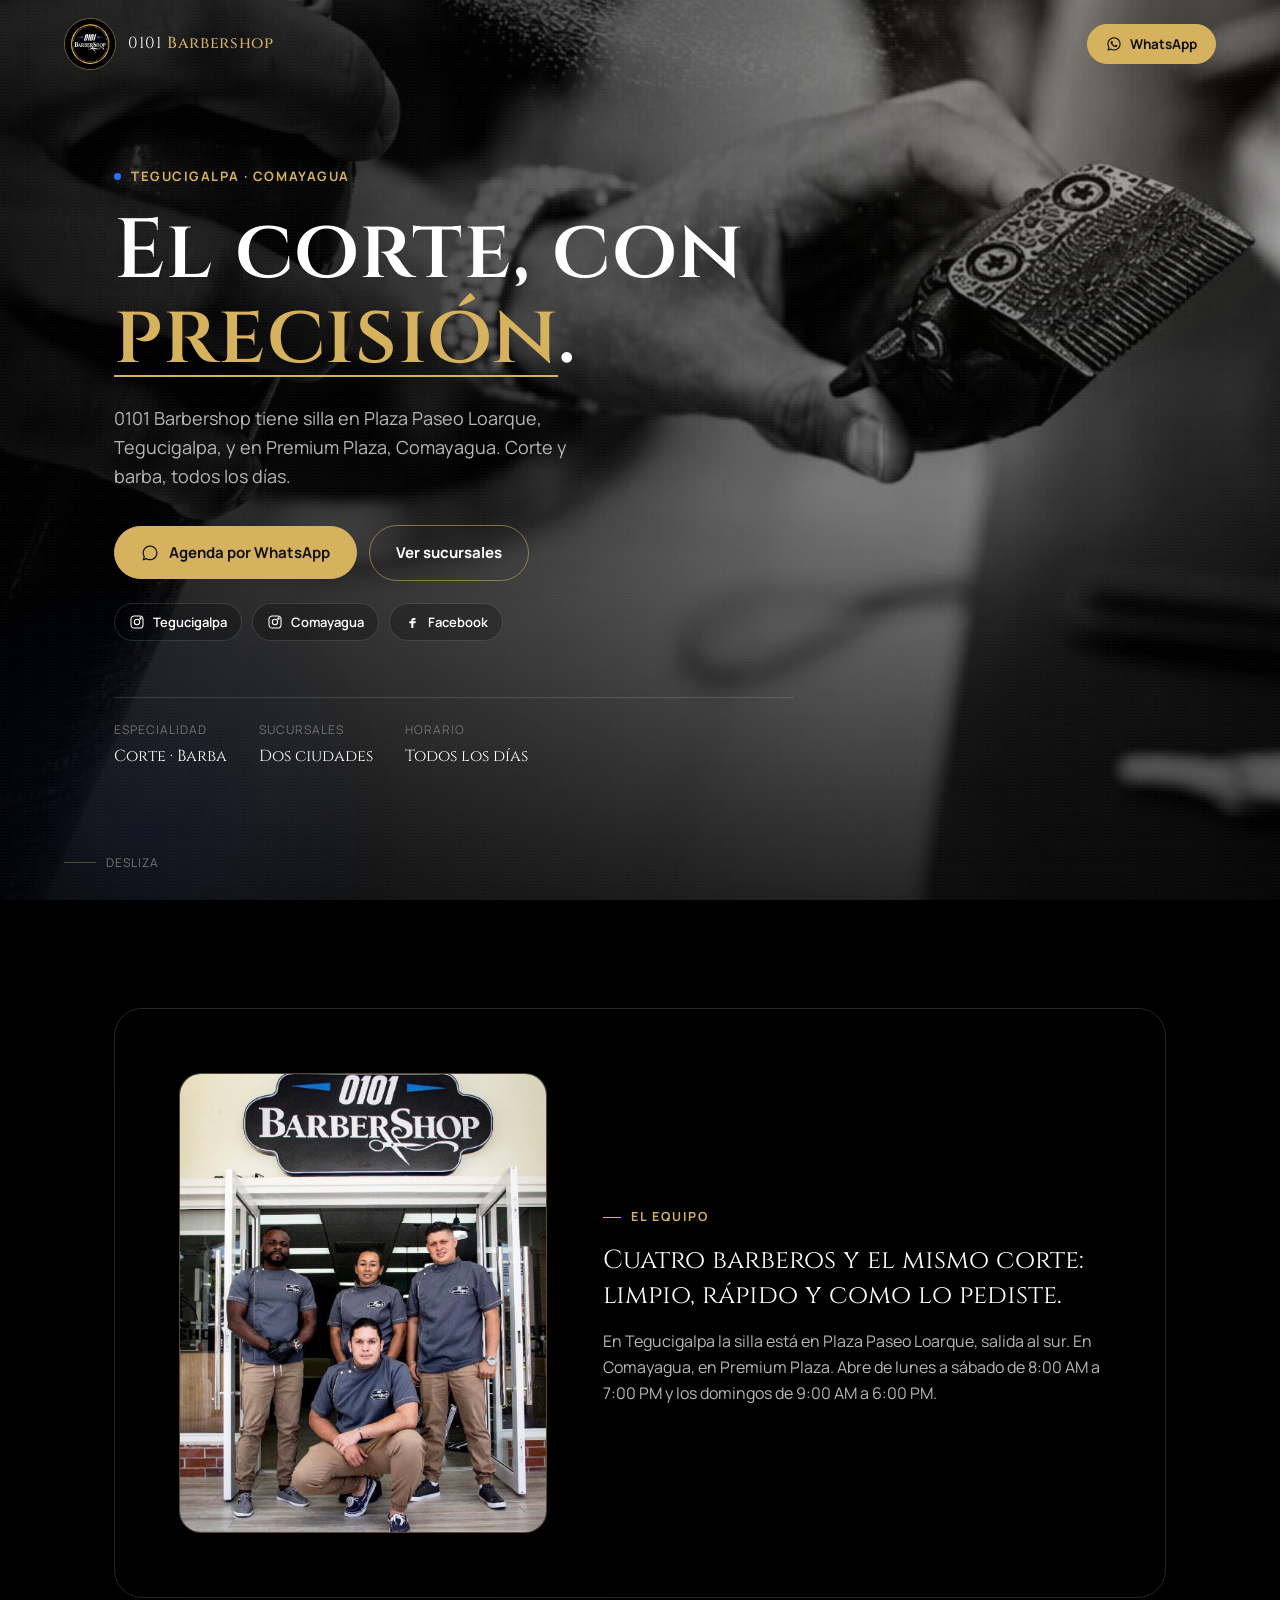
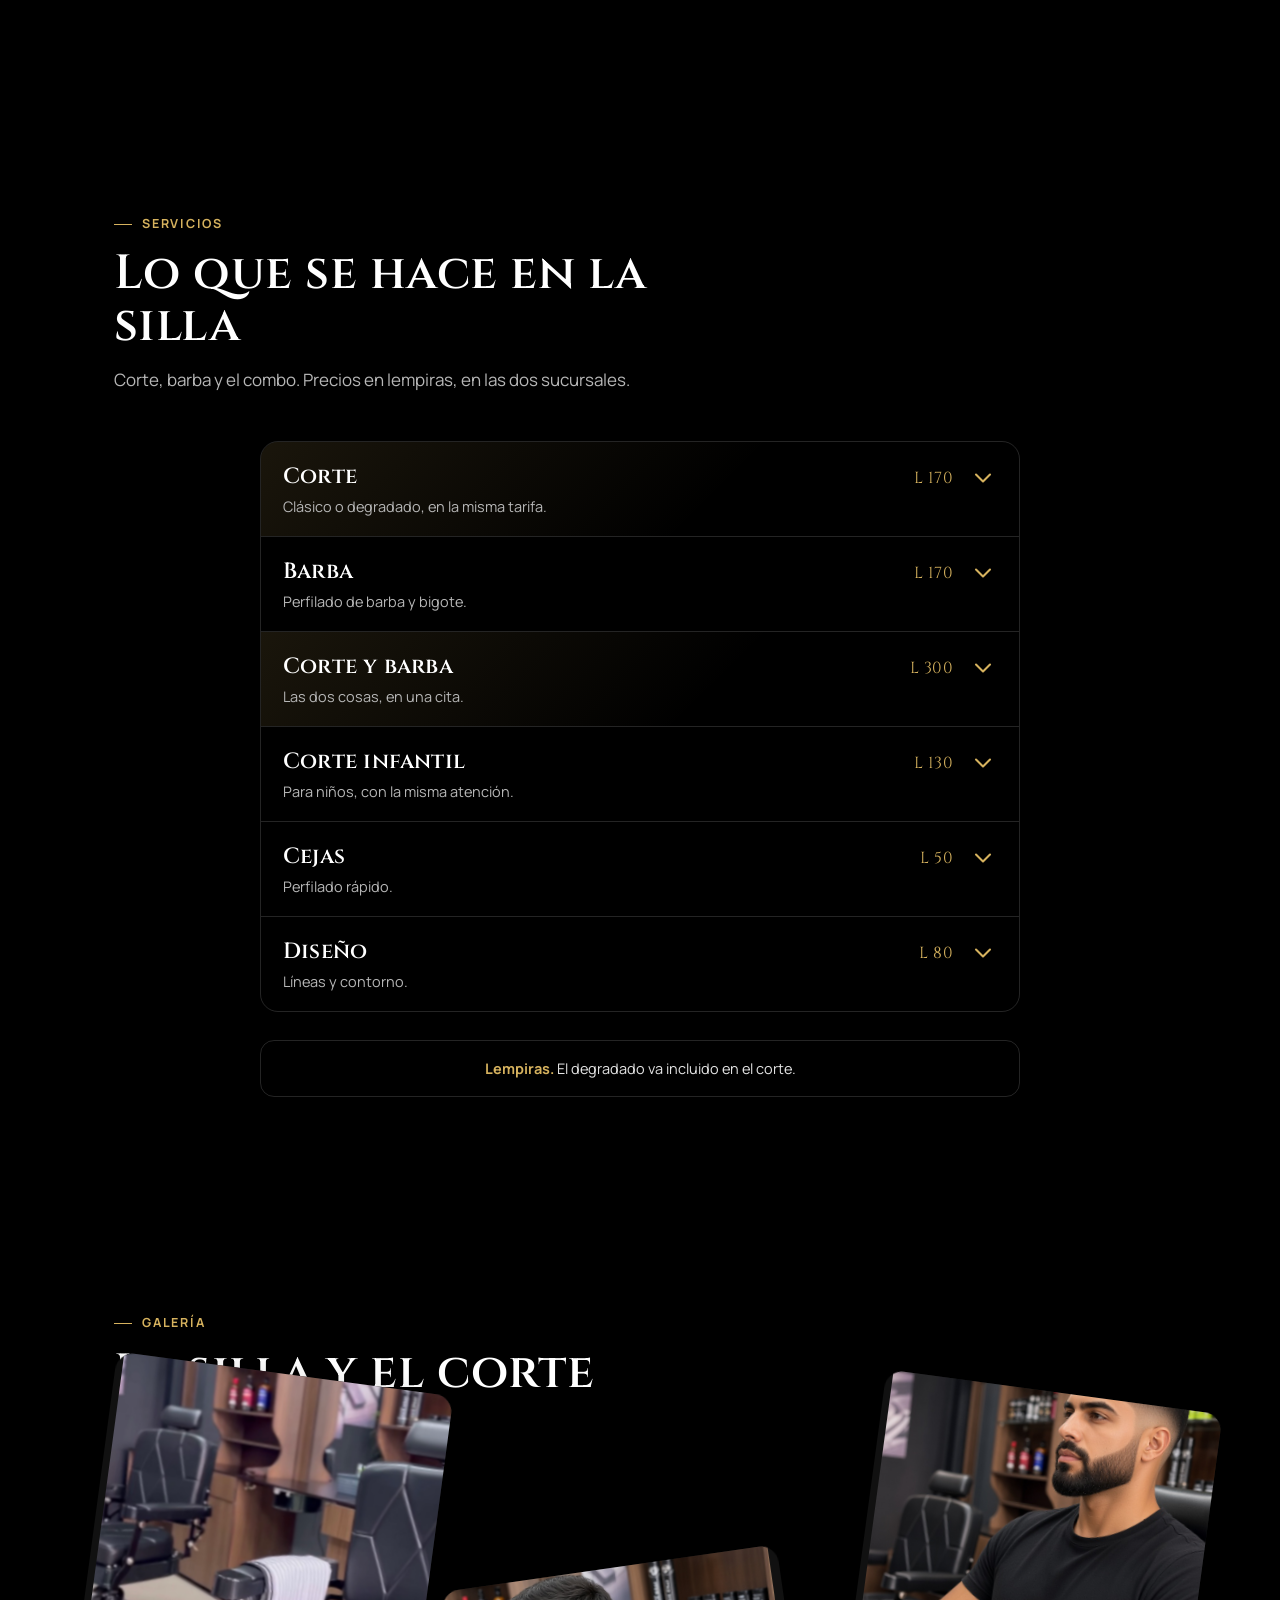
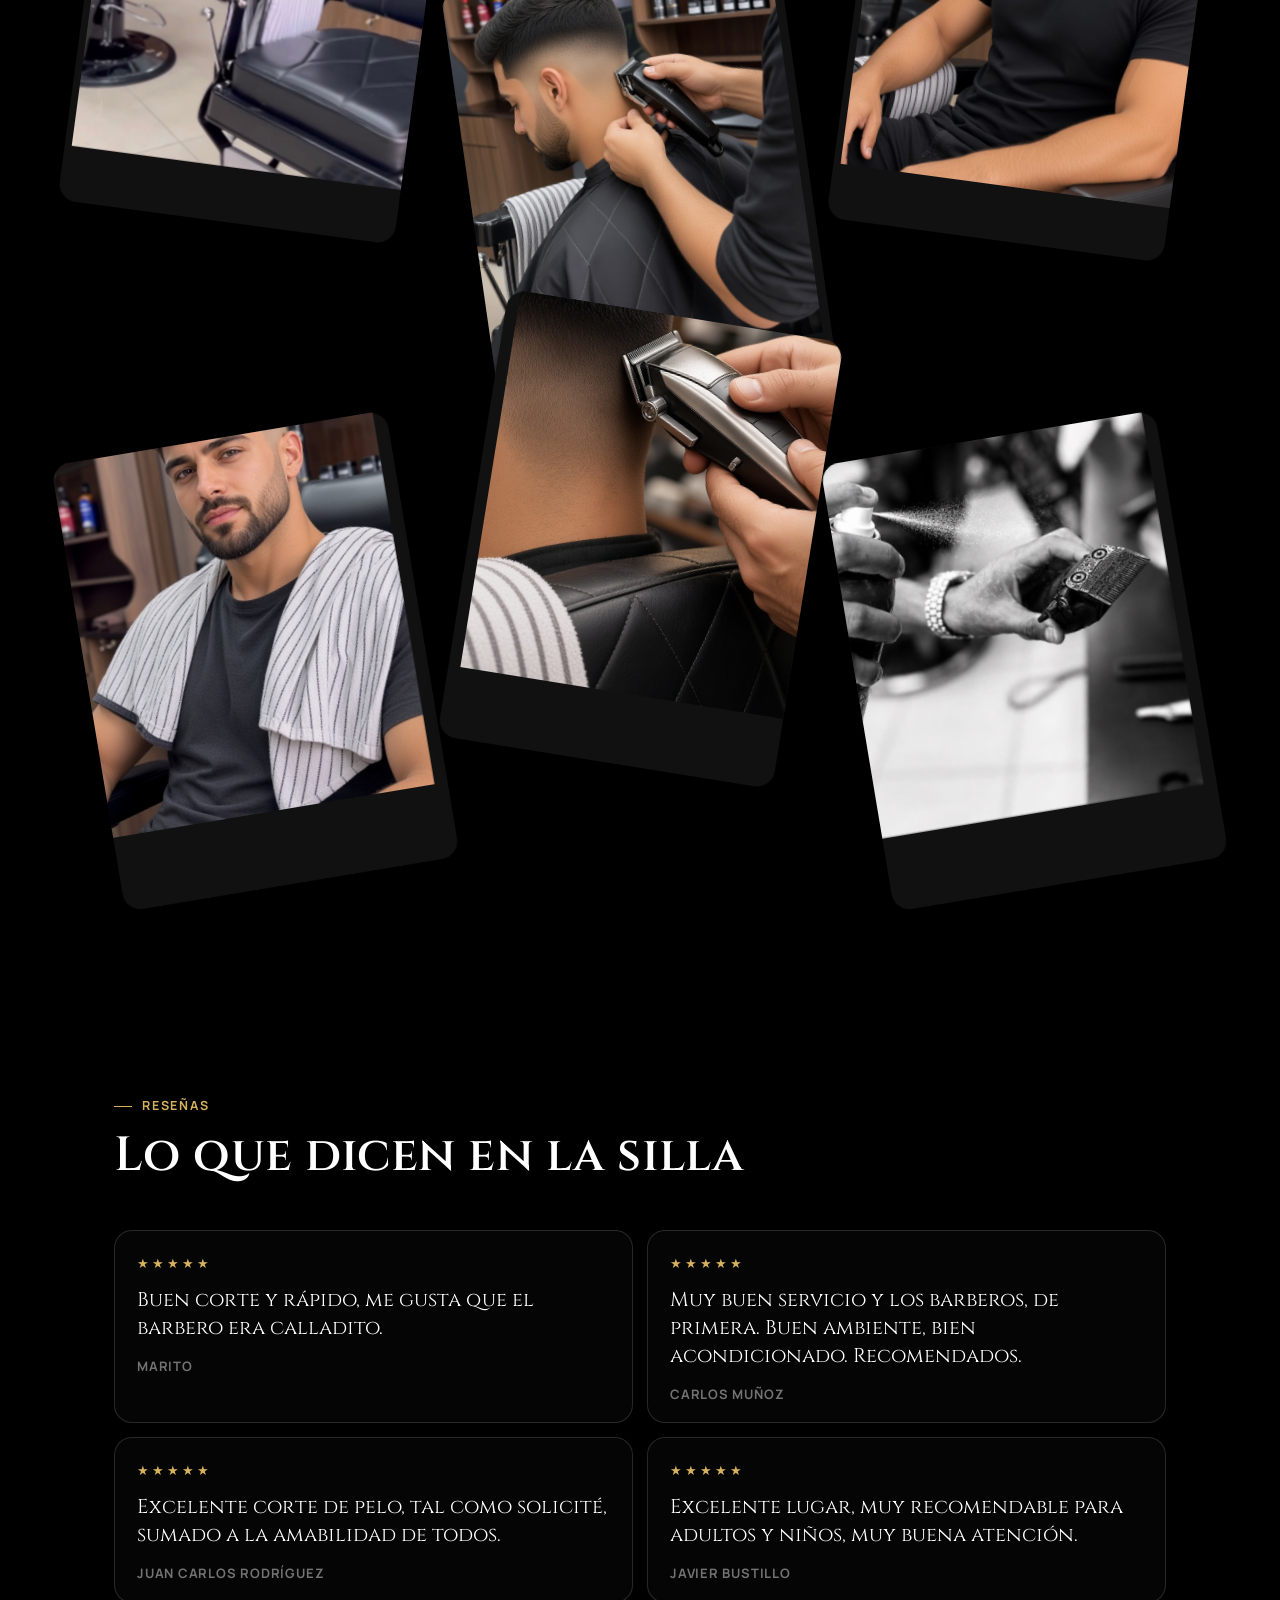
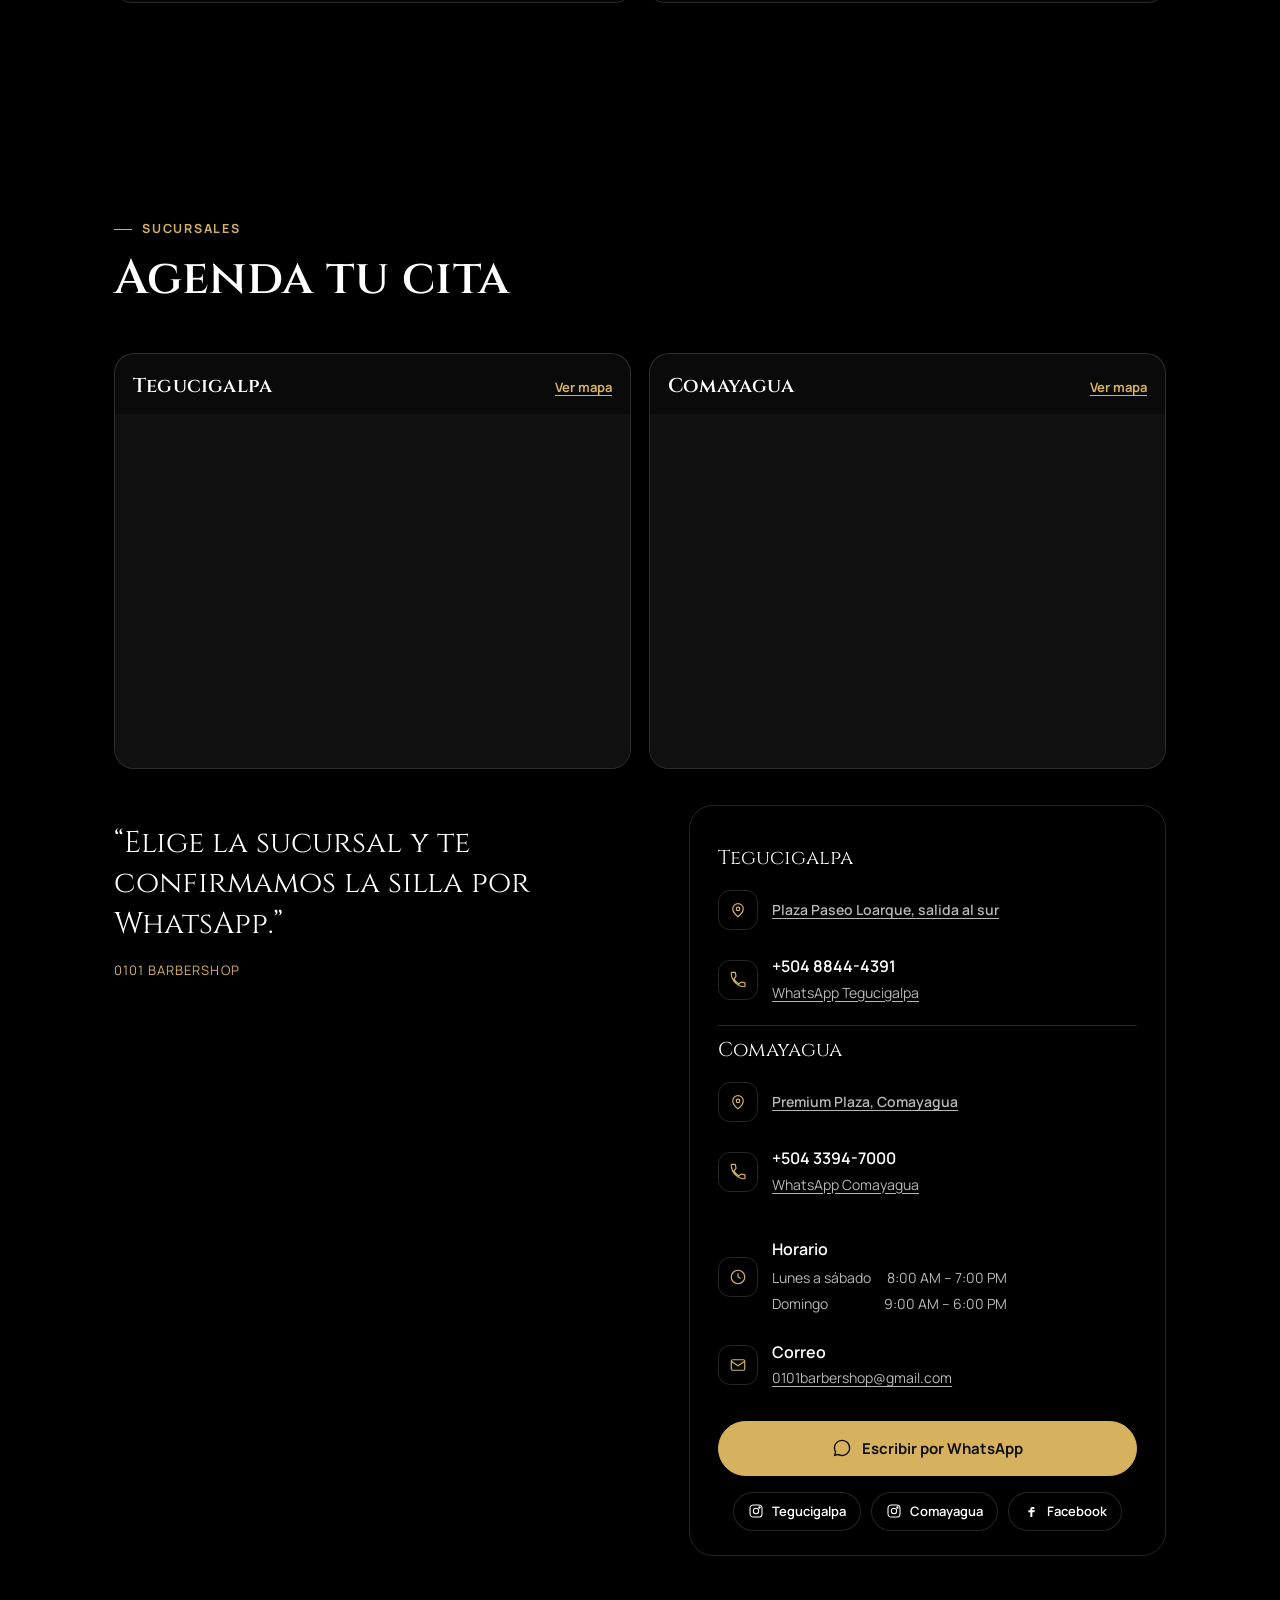
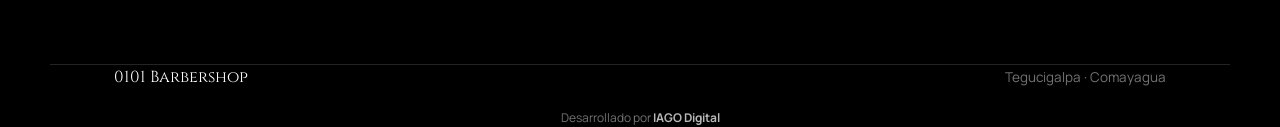
==== commit 32b3abf2: "Port Vanessa’s parallax and motion engine onto the barbershop page. Adds hero drift, pointer blobs, " ====
--- a/index.html
+++ b/index.html
@@ -65,16 +65,62 @@
 
   [data-reveal]{
     opacity:0;
-    transform:translateY(36px);
-    transition:opacity .9s var(--ease), transform .9s var(--ease);
+    transform:translateY(48px) scale(0.96);
+    filter:blur(8px);
+    transition:opacity 1s var(--ease), transform 1s var(--ease), filter 1s var(--ease);
     transition-delay:var(--delay,0s);
   }
   [data-reveal].is-visible{
     opacity:1;
-    transform:none;
-  }
+    transform:translateY(0) scale(1);
+    filter:blur(0);
+  }
+  [data-reveal="scale"]{ transform:scale(0.88); }
+  [data-reveal="scale"].is-visible{ transform:scale(1); }
+
+  .hero .hero-inner [data-reveal]{
+    filter:none;
+    transform:translateX(-56px);
+    opacity:0;
+    transition:opacity .9s var(--ease), transform .9s var(--ease);
+  }
+  .hero .hero-inner [data-reveal].is-visible{
+    transform:translateX(0);
+    opacity:1;
+  }
+  .hero .scroll-cue{
+    filter:none;
+    transform:translateX(-32px);
+    opacity:0;
+    transition:opacity .8s var(--ease) .5s, transform .8s var(--ease) .5s;
+  }
+  .hero .scroll-cue.is-visible{
+    transform:translateX(0);
+    opacity:1;
+  }
+  .hero-meta .item{
+    opacity:0;
+    transform:translateX(-28px);
+    transition:opacity .75s var(--ease), transform .75s var(--ease);
+  }
+  .hero-meta.is-visible .item{
+    opacity:1;
+    transform:translateX(0);
+  }
+  .hero-meta.is-visible .item:nth-child(1){ transition-delay:.38s; }
+  .hero-meta.is-visible .item:nth-child(2){ transition-delay:.48s; }
+  .hero-meta.is-visible .item:nth-child(3){ transition-delay:.58s; }
+
   @media (prefers-reduced-motion: reduce){
-    [data-reveal]{ opacity:1 !important; transform:none !important; transition:none !important; }
+    [data-reveal],
+    .hero .hero-inner [data-reveal],
+    .hero .scroll-cue,
+    .hero-meta .item{
+      opacity:1 !important;
+      transform:none !important;
+      filter:none !important;
+      transition:none !important;
+    }
     *{ scroll-behavior:auto !important; animation:none !important; }
   }
 
@@ -129,15 +175,45 @@
     width:100%; height:100%;
     object-fit:cover;
     object-position:42% 70%;
+    transform:translateZ(0) scale(1.045);
   }
   .hero-media-overlay{
-    position:absolute; inset:0;
+    position:absolute; inset:0; z-index:1;
     background:
       linear-gradient(to right, rgba(0,0,0,0.88) 0%, rgba(0,0,0,0.62) 46%, rgba(0,0,0,0.28) 100%),
       linear-gradient(to top, rgba(0,0,0,0.72) 0%, transparent 46%);
   }
+  .hero-field{
+    position:absolute; inset:0; z-index:1; pointer-events:none;
+  }
+  .blob{
+    position:absolute; border-radius:50%;
+    filter:blur(70px);
+    opacity:.35;
+    will-change:transform;
+    transform:translateZ(0);
+  }
+  .blob-a{
+    width:520px; height:520px; top:-160px; right:-120px;
+    background:radial-gradient(circle at 30% 30%, rgba(214,178,94,0.28), transparent 70%);
+  }
+  .blob-b{
+    width:420px; height:420px; bottom:-140px; left:-100px;
+    background:radial-gradient(circle at 60% 40%, rgba(47,107,255,0.22), transparent 70%);
+    opacity:.45;
+  }
+  .blob-c{
+    width:280px; height:280px; top:42%; left:58%;
+    background:radial-gradient(circle, rgba(255,255,255,0.08), transparent 70%);
+    opacity:.55;
+  }
+  .hero-grain{
+    position:absolute; inset:0; z-index:1; pointer-events:none; opacity:.18; mix-blend-mode:screen;
+    background-image:radial-gradient(circle at 1px 1px, rgba(255,255,255,0.08) 1px, transparent 0);
+    background-size:3px 3px;
+  }
   .hero-inner{
-    position:relative; z-index:2;
+    position:relative; z-index:2; will-change:transform;
     width:100%;
     padding:clamp(120px,16vh,160px) clamp(20px,5vw,64px) clamp(88px,12vh,120px);
     max-width:var(--maxw);
@@ -226,7 +302,16 @@
     font-size:12px; letter-spacing:0.08em; text-transform:uppercase;
     color:var(--ink-faint); z-index:2;
   }
-  .scroll-cue .line{ width:32px; height:1px; background:var(--gold); }
+  .scroll-cue .line{
+    width:32px; height:1px; background:rgba(214,178,94,0.35);
+    position:relative; overflow:hidden;
+  }
+  .scroll-cue .line::after{
+    content:''; position:absolute; left:-100%; top:0; width:100%; height:100%;
+    background:var(--gold);
+    animation:cue 2.2s ease-in-out infinite;
+  }
+  @keyframes cue{ 0%{left:-100%;} 50%{left:0;} 100%{left:100%;} }
 
   section{ position:relative; padding:108px 0; scroll-margin-top:84px; }
   .kicker{
@@ -252,14 +337,20 @@
     display:grid; grid-template-columns:0.85fr 1.15fr; gap:56px; align-items:center;
   }
   .about-card{
+    perspective:1400px;
+  }
+  .about-card-inner{
     border-radius:22px;
     overflow:hidden;
     aspect-ratio:4/5;
     border:1px solid rgba(214,178,94,0.35);
     background:#111;
     box-shadow:var(--shadow-lg);
-  }
-  .about-card img{
+    transform:rotateX(var(--rx,0deg)) rotateY(var(--ry,0deg)) translateZ(0);
+    transition:transform .35s var(--ease), box-shadow .35s var(--ease);
+    will-change:transform;
+  }
+  .about-card-inner img{
     width:100%;
     height:100%;
     object-fit:cover;
@@ -339,21 +430,44 @@
   }
   .pricing-note b{ color:var(--gold); font-weight:700; }
 
+  #galeria .wrap{ overflow:visible; }
   .gallery-grid{
     display:grid;
     grid-template-columns:repeat(3, 1fr);
-    gap:12px;
+    gap:18px;
+    padding-bottom:40px;
   }
   .gallery-tile{
+    position:relative;
     margin:0; padding:0; border:0;
     background:#111;
-    border-radius:16px;
+    border-radius:18px;
     overflow:hidden;
     aspect-ratio:3/4;
     cursor:pointer;
-  }
-  .gallery-tile img{ width:100%; height:100%; object-fit:cover; }
+    will-change:transform;
+    transform:translateZ(0);
+    backface-visibility:hidden;
+    box-shadow:0 20px 50px -12px rgba(0,0,0,0.6);
+    transition:box-shadow .5s var(--ease);
+  }
+  .gallery-tile:nth-child(2){ margin-top:44px; }
+  .gallery-tile:nth-child(3){ margin-top:18px; }
+  .gallery-tile:nth-child(5){ margin-top:28px; }
+  .gallery-tile:hover{ box-shadow:0 28px 60px -10px rgba(0,0,0,0.8); }
+  .gallery-tile .gallery-img{
+    width:100%; height:100%; object-fit:cover;
+    position:absolute; inset:0;
+    will-change:transform;
+    transform:scale(1.12);
+    transition:transform .7s var(--ease);
+  }
+  .gallery-tile:hover .gallery-img{ transform:scale(1.22) !important; }
+  .gallery-tile.in-view .gallery-img{ transition:transform .9s var(--ease); }
   .gallery-tile:focus-visible{ outline:2px solid var(--gold); outline-offset:3px; }
+  @media (hover: none){
+    .gallery-tile:active{ transform:scale(0.98); }
+  }
 
   .testimonials-grid{
     display:grid;
@@ -563,7 +677,11 @@
   @media (max-width: 900px){
     .about-grid, .contact-grid, .maps-grid, .testimonials-grid{ grid-template-columns:1fr; }
     .gallery-grid{ grid-template-columns:1fr 1fr; }
+    .gallery-tile:nth-child(2),
+    .gallery-tile:nth-child(3),
+    .gallery-tile:nth-child(5){ margin-top:0; }
     .hero-img{ object-position:center 62%; }
+    .hero-field, .hero-grain{ display:none; }
     .hero-media-overlay{
       background:
         linear-gradient(to bottom, rgba(0,0,0,0.82) 0%, rgba(0,0,0,0.55) 42%, rgba(0,0,0,0.35) 100%),
@@ -598,24 +716,30 @@
       <img src="images/hero.jpg" alt="Barbero de 0101 preparando la máquina" class="hero-img">
       <div class="hero-media-overlay"></div>
     </div>
+    <div class="hero-field">
+      <div class="blob blob-a" data-parallax="0.18"></div>
+      <div class="blob blob-b" data-parallax="0.28"></div>
+      <div class="blob blob-c" data-parallax="0.4"></div>
+    </div>
+    <div class="hero-grain"></div>
     <div class="hero-inner">
-      <div class="eyebrow-row" data-reveal>
+      <div class="eyebrow-row" data-reveal style="--delay:0s">
         <span class="eyebrow-dot"></span>
         <span>Tegucigalpa · Comayagua</span>
       </div>
-      <h1 data-reveal style="--delay:.08s">El corte, con <span class="accent-word">precisión</span>.</h1>
-      <p class="hero-desc" data-reveal style="--delay:.16s">
+      <h1 data-reveal style="--delay:.1s">El corte, con <span class="accent-word">precisión</span>.</h1>
+      <p class="hero-desc" data-reveal style="--delay:.2s">
         0101 Barbershop tiene silla en Plaza Paseo Loarque, Tegucigalpa, y en Premium Plaza, Comayagua. Corte y barba, todos los días.
       </p>
-      <div class="hero-actions" data-reveal style="--delay:.24s">
+      <div class="hero-actions" data-reveal style="--delay:.3s">
         <button type="button" class="btn btn-primary" id="hero-whatsapp" aria-haspopup="dialog">
           <svg viewBox="0 0 24 24" fill="currentColor" aria-hidden="true"><path d="M12.04 2C6.58 2 2.13 6.45 2.13 11.91c0 1.75.46 3.46 1.32 4.96L2.05 22l5.25-1.38a9.9 9.9 0 0 0 4.74 1.21h.01c5.46 0 9.9-4.45 9.9-9.91 0-2.65-1.03-5.13-2.9-7C17.18 3.03 14.7 2 12.04 2Zm0 18.14h-.01a8.2 8.2 0 0 1-4.19-1.15l-.3-.18-3.12.82.83-3.04-.2-.31a8.23 8.23 0 0 1-1.26-4.37c0-4.55 3.7-8.25 8.26-8.25 2.2 0 4.27.86 5.83 2.42a8.18 8.18 0 0 1 2.41 5.84c0 4.55-3.71 8.22-8.25 8.22Z"/></svg>
           Agenda por WhatsApp
         </button>
         <a href="#contacto" class="btn btn-ghost">Ver sucursales</a>
       </div>
-      <div class="hero-social" id="hero-social" data-reveal style="--delay:.3s"></div>
-      <div class="hero-meta" data-reveal style="--delay:.36s">
+      <div class="hero-social" id="hero-social" data-reveal style="--delay:.32s"></div>
+      <div class="hero-meta" data-reveal style="--delay:.35s">
         <div class="item">
           <span class="label">Especialidad</span>
           <span class="value">Corte · Barba</span>
@@ -630,15 +754,17 @@
         </div>
       </div>
     </div>
-    <div class="scroll-cue"><span class="line"></span><span>Desliza</span></div>
+    <div class="scroll-cue" id="scroll-cue"><span class="line"></span><span>Desliza</span></div>
   </header>
 
   <section id="barberia">
     <div class="wrap">
       <div class="about">
         <div class="about-grid">
-          <div class="about-card" data-reveal>
-            <img src="images/team.jpg" alt="Equipo de 0101 Barbershop frente al local">
+          <div class="about-card tilt-el" data-tilt data-reveal="scale">
+            <div class="about-card-inner">
+              <img src="images/team.jpg" alt="Equipo de 0101 Barbershop frente al local">
+            </div>
           </div>
           <div class="about-copy">
             <div class="kicker" data-reveal>El equipo</div>
@@ -929,7 +1055,7 @@
   document.getElementById("social-row").innerHTML = socialHtml;
 
   document.getElementById("services-grid").innerHTML = CONFIG.services.map((service, index) => `
-    <div class="service-item${service.hot ? " is-hot" : ""}">
+    <div class="service-item${service.hot ? " is-hot" : ""}" data-reveal style="--delay:${Math.min(index, 6) * 0.05}s">
       <button type="button" class="service-trigger" aria-expanded="false" id="service-trigger-${index}" aria-controls="service-panel-${index}">
         <span class="service-trigger-text">
           <span class="service-heading">
@@ -948,14 +1074,14 @@
     </div>
   `).join("");
 
-  document.getElementById("gallery-grid").innerHTML = CONFIG.gallery.map((item) => `
-    <button type="button" class="gallery-tile" data-full="${esc(item.image)}">
-      <img src="${esc(item.image)}" alt="${esc(item.alt)}">
+  document.getElementById("gallery-grid").innerHTML = CONFIG.gallery.map((item, index) => `
+    <button type="button" class="gallery-tile" data-parallax-tile data-full="${esc(item.image)}" aria-label="${esc(item.alt)}">
+      <img class="gallery-img" src="${esc(item.image)}" alt="${esc(item.alt)}" loading="${index < 3 ? "eager" : "lazy"}">
     </button>
   `).join("");
 
-  document.getElementById("testimonials-grid").innerHTML = CONFIG.testimonials.map((item) => `
-    <article class="testimonial-card" data-reveal>
+  document.getElementById("testimonials-grid").innerHTML = CONFIG.testimonials.map((item, index) => `
+    <article class="testimonial-card" data-reveal style="--delay:${index * 0.08}s">
       <div class="stars" aria-label="5 de 5">★★★★★</div>
       <blockquote>${esc(item.text)}</blockquote>
       <div class="author">${esc(item.author)}</div>
@@ -1034,12 +1160,15 @@
   });
 
   const nav = document.getElementById("nav");
-  const onScroll = () => nav.classList.toggle("scrolled", window.scrollY > 12);
+  const onScroll = () => nav.classList.toggle("scrolled", window.scrollY > 40);
   onScroll();
   window.addEventListener("scroll", onScroll, { passive: true });
 
-  const reduce = window.matchMedia("(prefers-reduced-motion: reduce)").matches;
-  if (reduce){
+  const reduced = window.matchMedia("(prefers-reduced-motion: reduce)").matches;
+  const canHover = window.matchMedia("(hover: hover) and (pointer: fine)").matches;
+  const isCoarse = window.matchMedia("(pointer: coarse)").matches;
+
+  if (reduced){
     document.querySelectorAll("[data-reveal]").forEach((el) => el.classList.add("is-visible"));
   } else {
     const io = new IntersectionObserver((entries) => {
@@ -1049,8 +1178,188 @@
           io.unobserve(entry.target);
         }
       });
-    }, { threshold: 0.16 });
+    }, {
+      threshold: isCoarse ? 0.06 : 0.12,
+      rootMargin: isCoarse ? "0px" : "0px 0px -30px 0px"
+    });
+    window.__revealIO = io;
     document.querySelectorAll("[data-reveal]").forEach((el) => io.observe(el));
+
+    function revealHeroContent(){
+      document.querySelectorAll(".hero .hero-inner [data-reveal]").forEach((el) => {
+        const delay = parseFloat(el.style.getPropertyValue("--delay")) || 0;
+        setTimeout(() => el.classList.add("is-visible"), delay * 1000);
+      });
+      const meta = document.querySelector(".hero-meta");
+      const cue = document.getElementById("scroll-cue");
+      setTimeout(() => {
+        if (meta) meta.classList.add("is-visible");
+        if (cue) cue.classList.add("is-visible");
+      }, 320);
+    }
+    requestAnimationFrame(revealHeroContent);
+  }
+
+  if (!reduced){
+    const MOTION = {
+      blobScroll: isCoarse ? 0.42 : 0.5,
+      blobPointer: isCoarse ? 8 : 18,
+      blobFloat: isCoarse ? 16 : 20,
+      galleryY: isCoarse ? 60 : 110,
+      galleryX: isCoarse ? 0 : 30,
+      galleryRotate: isCoarse ? 0 : 2.5,
+      galleryScale: isCoarse ? 0.05 : 0.06,
+      tiltMax: canHover ? 14 : 11,
+      tiltScroll: isCoarse ? 12 : 10,
+      heroDrift: isCoarse ? 0.14 : 0.18,
+      heroImgX: isCoarse ? 0 : 8
+    };
+
+    const blobs = document.querySelectorAll("[data-parallax]");
+    const tiles = document.querySelectorAll("[data-parallax-tile]");
+    const heroInner = document.querySelector(".hero-inner");
+    const vh = () => window.innerHeight;
+
+    let ptrX = 0;
+    let ptrY = 0;
+    let ptrOn = false;
+
+    function setPointer(e){
+      ptrX = (e.clientX / window.innerWidth - 0.5) * 2;
+      ptrY = (e.clientY / window.innerHeight - 0.5) * 2;
+      ptrOn = true;
+    }
+    function clearPointer(){
+      ptrOn = false;
+      ptrX = 0;
+      ptrY = 0;
+    }
+
+    if (canHover){
+      window.addEventListener("pointermove", setPointer, { passive: true });
+    } else {
+      window.addEventListener("pointerdown", (e) => { if (e.pointerType === "touch") setPointer(e); }, { passive: true });
+      window.addEventListener("pointermove", (e) => { if (e.pointerType === "touch") setPointer(e); }, { passive: true });
+      window.addEventListener("pointerup", clearPointer, { passive: true });
+      window.addEventListener("pointercancel", clearPointer, { passive: true });
+    }
+
+    document.querySelectorAll("[data-tilt]").forEach((card) => {
+      const inner = card.querySelector(".about-card-inner") || card;
+      const MAX = MOTION.tiltMax;
+      let dragging = false;
+
+      const applyTilt = (cx, cy) => {
+        const r = card.getBoundingClientRect();
+        const px = (cx - r.left) / r.width;
+        const py = (cy - r.top) / r.height;
+        const ry = (px - 0.5) * MAX * 2;
+        const rx = (0.5 - py) * MAX * 2;
+        inner.style.setProperty("--rx", rx.toFixed(2) + "deg");
+        inner.style.setProperty("--ry", ry.toFixed(2) + "deg");
+        if (canHover){
+          inner.style.boxShadow = `${ry * -0.8}px ${rx * 0.8 + 20}px 50px -12px rgba(0,0,0,0.45)`;
+        }
+      };
+      const resetTilt = () => {
+        dragging = false;
+        card.dataset.tiltActive = "";
+        if (!canHover) return;
+        inner.style.setProperty("--rx", "0deg");
+        inner.style.setProperty("--ry", "0deg");
+        inner.style.boxShadow = "";
+      };
+
+      card.addEventListener("pointerdown", (e) => {
+        dragging = true;
+        card.dataset.tiltActive = "1";
+        applyTilt(e.clientX, e.clientY);
+      }, { passive: true });
+      card.addEventListener("pointermove", (e) => {
+        if (dragging || canHover) applyTilt(e.clientX, e.clientY);
+      }, { passive: true });
+      card.addEventListener("pointerup", resetTilt, { passive: true });
+      card.addEventListener("pointercancel", resetTilt, { passive: true });
+      if (canHover) card.addEventListener("pointerleave", resetTilt, { passive: true });
+    });
+
+    if (tiles.length){
+      const galleryIO = new IntersectionObserver((entries) => {
+        entries.forEach((e) => e.target.classList.toggle("in-view", e.isIntersecting));
+      }, { threshold: isCoarse ? 0.35 : 0.45 });
+      tiles.forEach((t) => galleryIO.observe(t));
+    }
+
+    function update(){
+      const y = window.scrollY;
+      const time = Date.now() * 0.001;
+      const viewH = vh();
+
+      blobs.forEach((b, i) => {
+        const speed = parseFloat(b.dataset.parallax) || 0.2;
+        const scrollY = y * speed * -MOTION.blobScroll;
+        const strength = (i + 1) * MOTION.blobPointer;
+        const mx = (canHover || ptrOn) ? ptrX * strength : ptrX * strength * 0.5;
+        const my = (canHover || ptrOn) ? ptrY * strength : ptrY * strength * 0.5;
+        const float = Math.sin(time + i * 1.4) * MOTION.blobFloat;
+        b.style.transform = `translate3d(${mx}px, ${scrollY + my + float}px, 0)`;
+      });
+
+      if (heroInner){
+        const progress = Math.min(y / viewH, 1);
+        if (y < viewH * 1.2){
+          heroInner.style.transform = `translate3d(0, ${y * MOTION.heroDrift}px, 0)`;
+          heroInner.style.opacity = String(1 - progress * 0.35);
+        } else {
+          heroInner.style.transform = "";
+          heroInner.style.opacity = "";
+        }
+      }
+
+      tiles.forEach((t, i) => {
+        const rect = t.getBoundingClientRect();
+        const center = rect.top + rect.height / 2 - viewH / 2;
+        const progress = center / viewH;
+        const dir = i % 2 === 0 ? 1 : -1;
+        const col = i % 3;
+        const offsetY = Math.max(Math.min(progress * -MOTION.galleryY * dir, isCoarse ? 40 : 75), isCoarse ? -40 : -75);
+        const offsetX = isCoarse ? 0 : Math.max(Math.min(progress * MOTION.galleryX * (col - 1), 28), -28);
+        const rotate = isCoarse ? 0 : progress * MOTION.galleryRotate * dir;
+        t.style.transform = `translate3d(${offsetX}px, ${offsetY}px, 0) rotate(${rotate}deg)`;
+
+        const img = t.querySelector(".gallery-img");
+        if (img){
+          const inView = rect.top < viewH && rect.bottom > 0;
+          const dist = Math.min(Math.abs(progress), 1);
+          const scale = inView ? 1.12 + dist * MOTION.galleryScale : 1.12;
+          const imgY = progress * (isCoarse ? -14 : -24);
+          const imgX = isCoarse ? 0 : progress * MOTION.heroImgX * (i % 2 === 0 ? 1 : -1);
+          img.style.transform = `scale(${scale}) translate3d(${imgX}px, ${imgY}px, 0)`;
+        }
+      });
+
+      if (!canHover){
+        document.querySelectorAll("[data-tilt]").forEach((card) => {
+          if (card.dataset.tiltActive) return;
+          const inner = card.querySelector(".about-card-inner") || card;
+          const rect = card.getBoundingClientRect();
+          const center = rect.top + rect.height / 2 - viewH / 2;
+          const progress = Math.max(Math.min(center / (viewH / 2), 1), -1);
+          const rx = progress * -MOTION.tiltScroll;
+          const ry = progress * (MOTION.tiltScroll * 0.7);
+          inner.style.setProperty("--rx", rx.toFixed(2) + "deg");
+          inner.style.setProperty("--ry", ry.toFixed(2) + "deg");
+        });
+      }
+    }
+
+    (function loop(){ update(); requestAnimationFrame(loop); })();
+    window.addEventListener("resize", update, { passive: true });
+    window.addEventListener("orientationchange", () => setTimeout(update, 150), { passive: true });
+  }
+
+  if (!reduced && window.__revealIO){
+    document.querySelectorAll("[data-reveal]:not(.is-visible)").forEach((el) => window.__revealIO.observe(el));
   }
 })();
 </script>
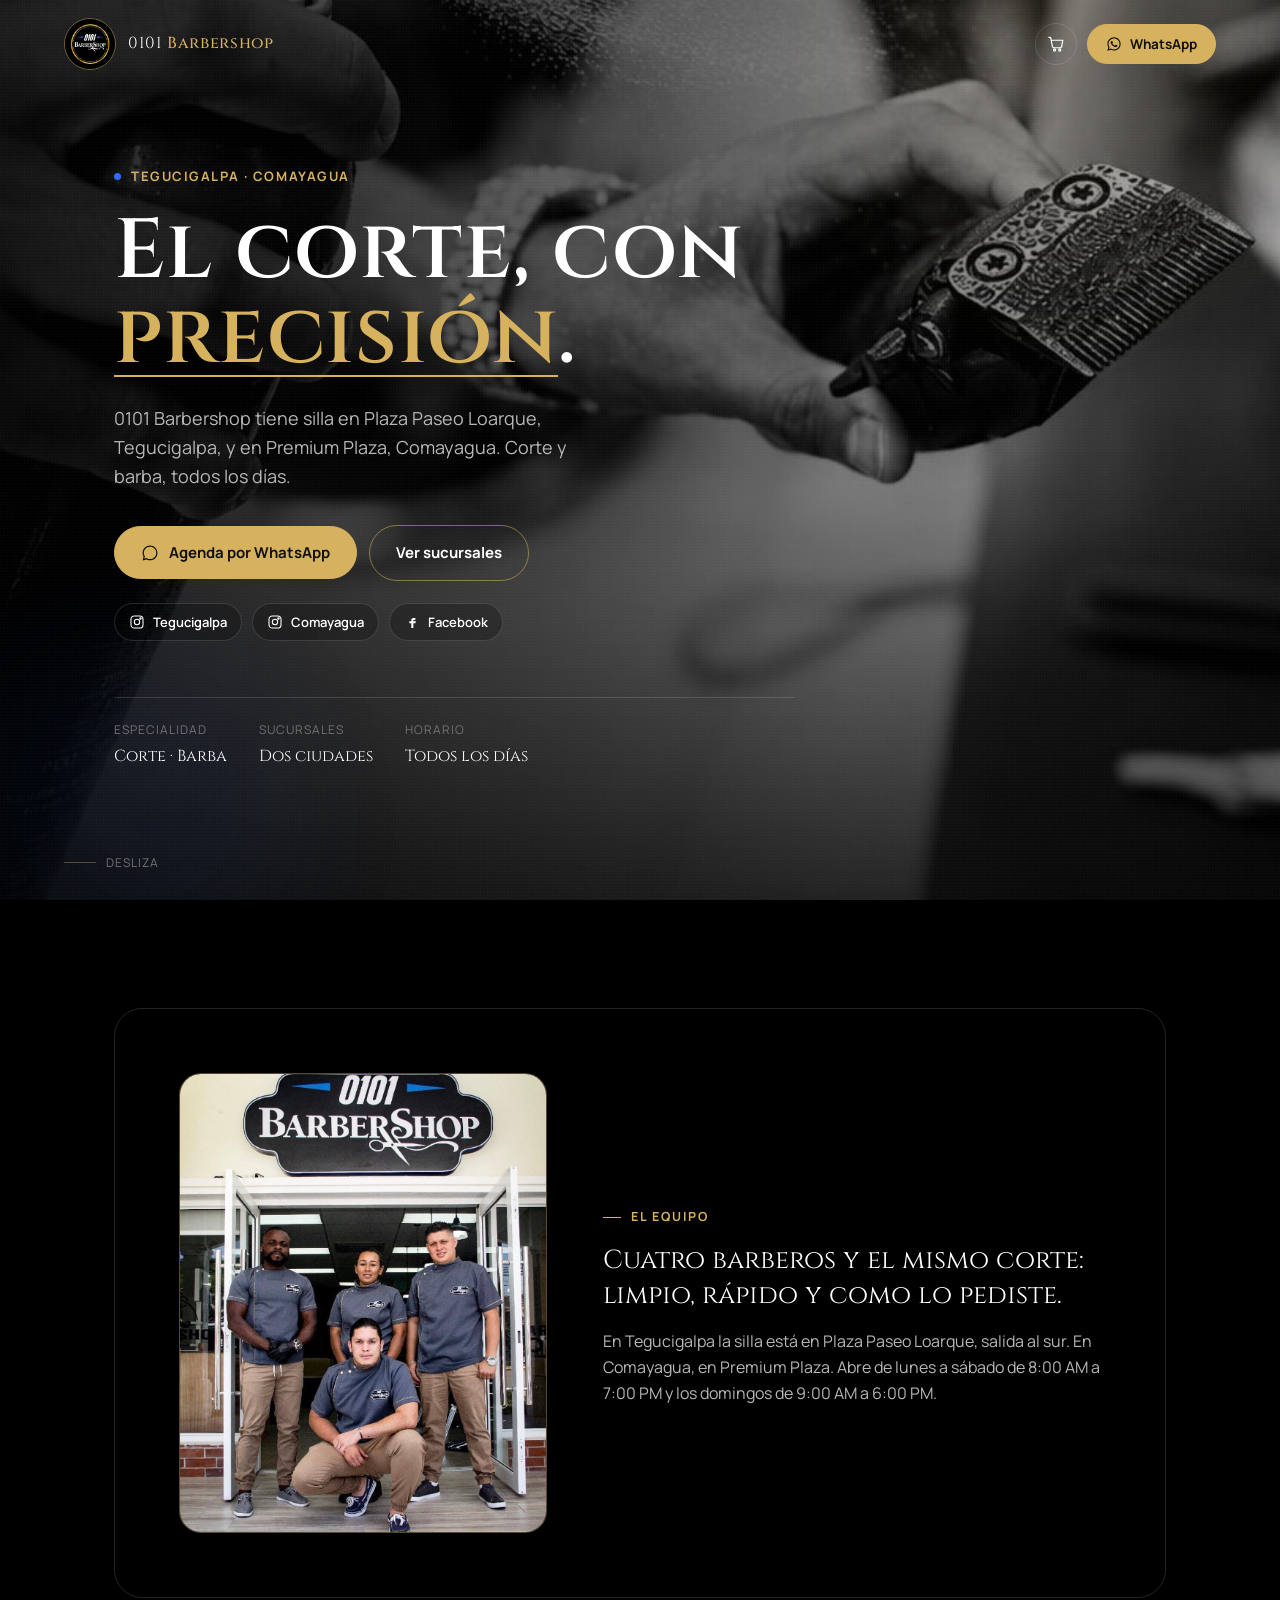
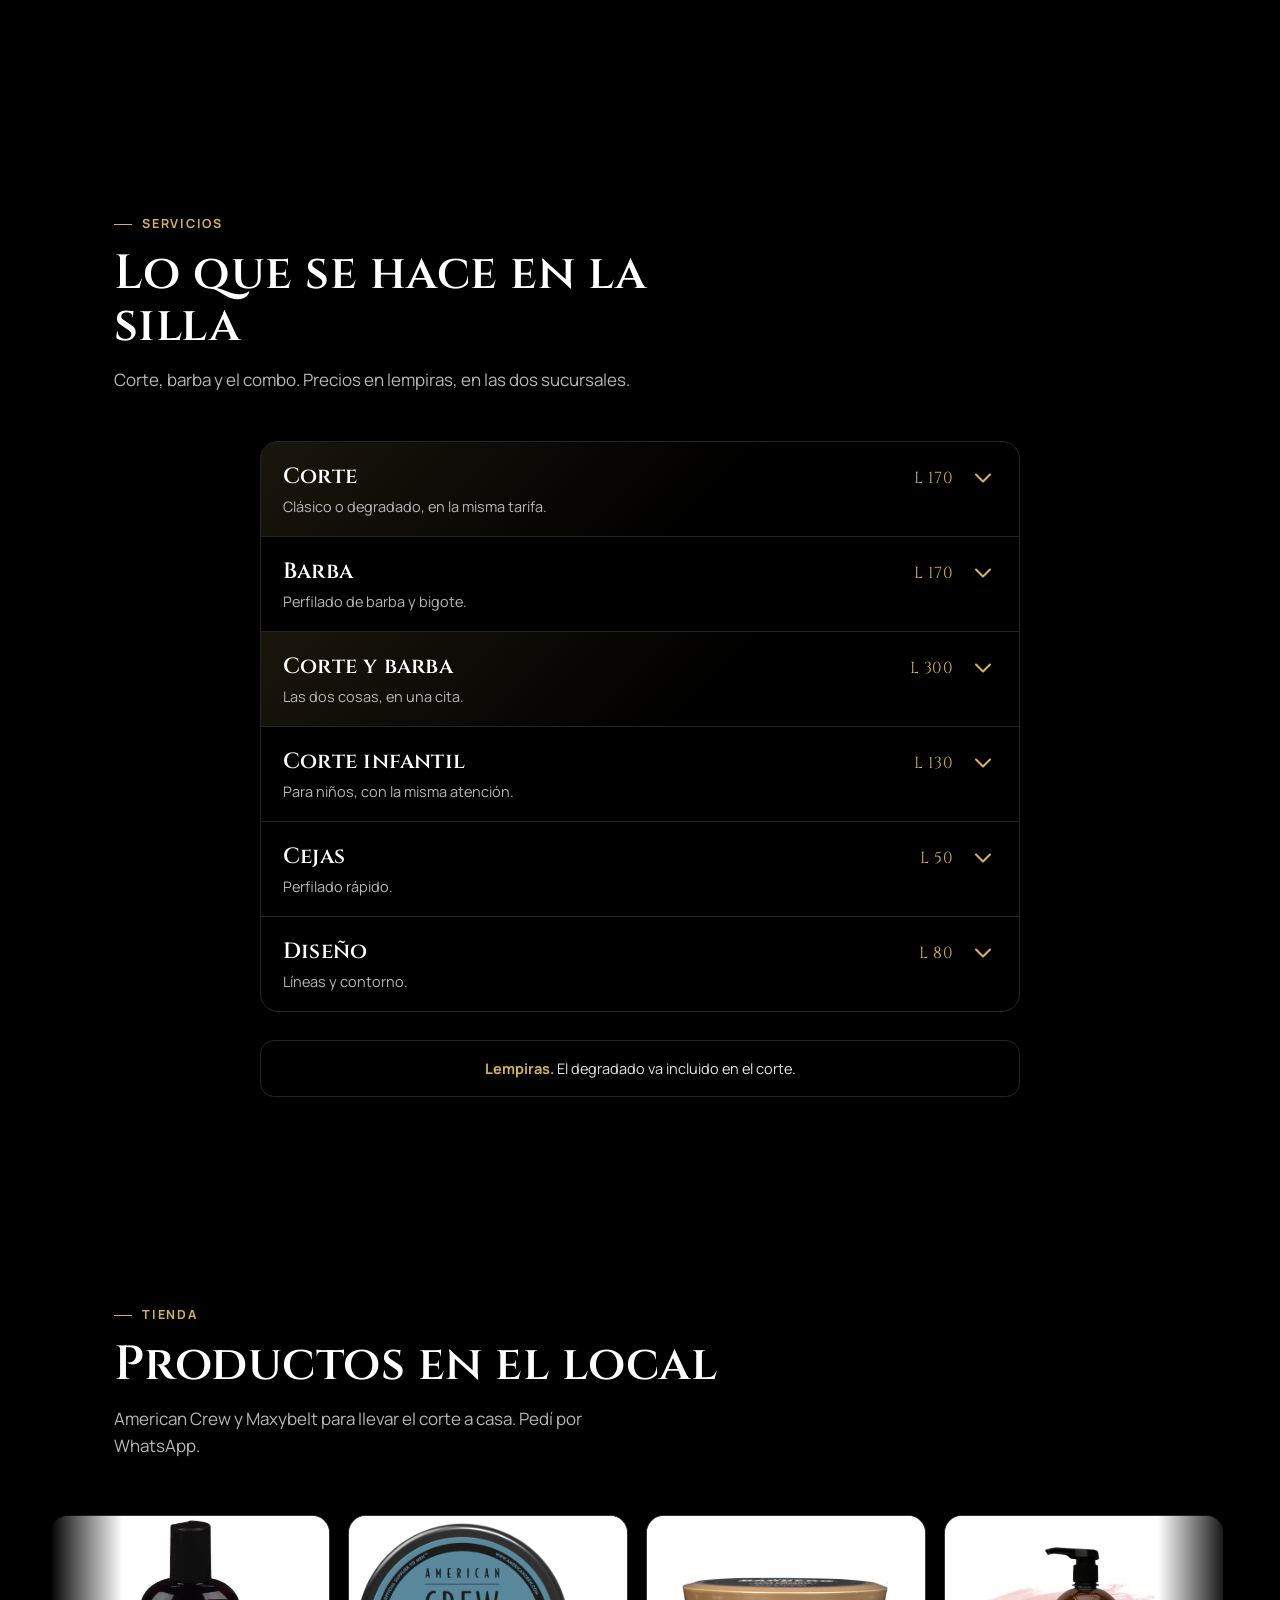
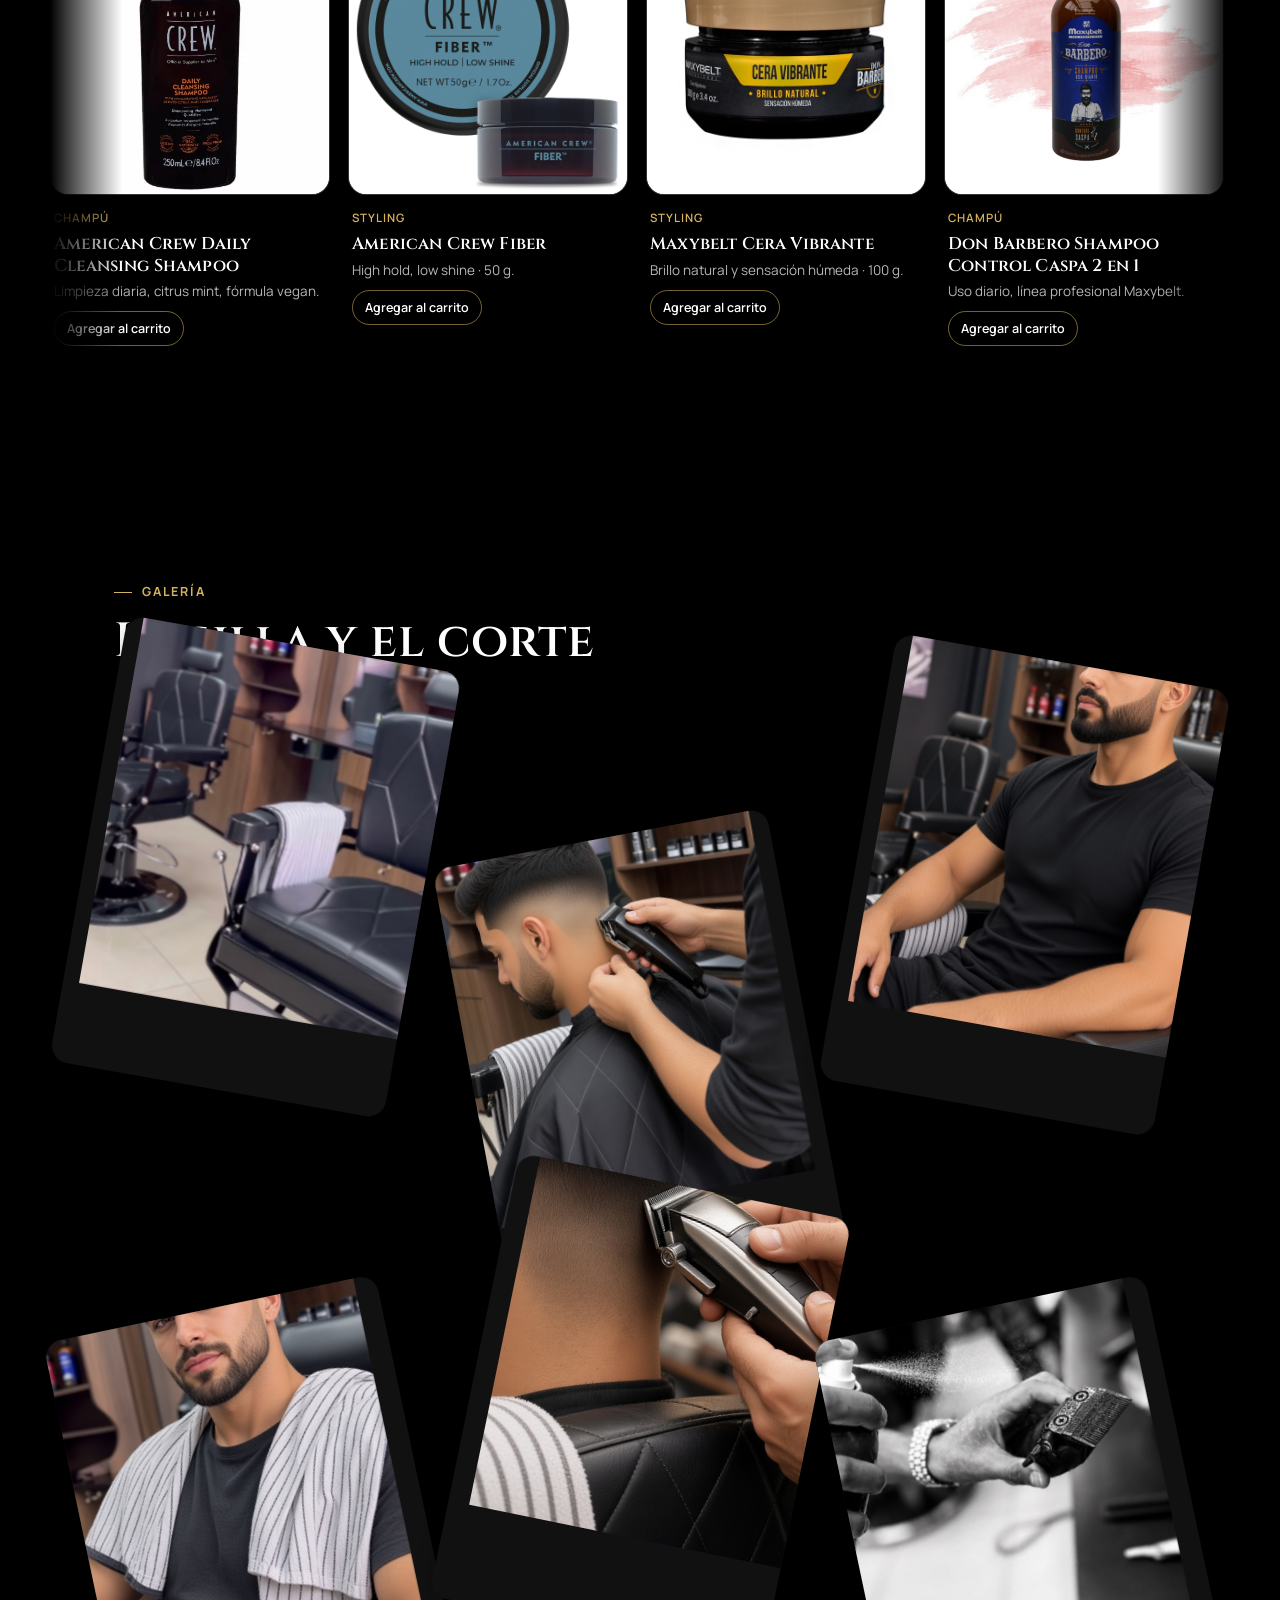
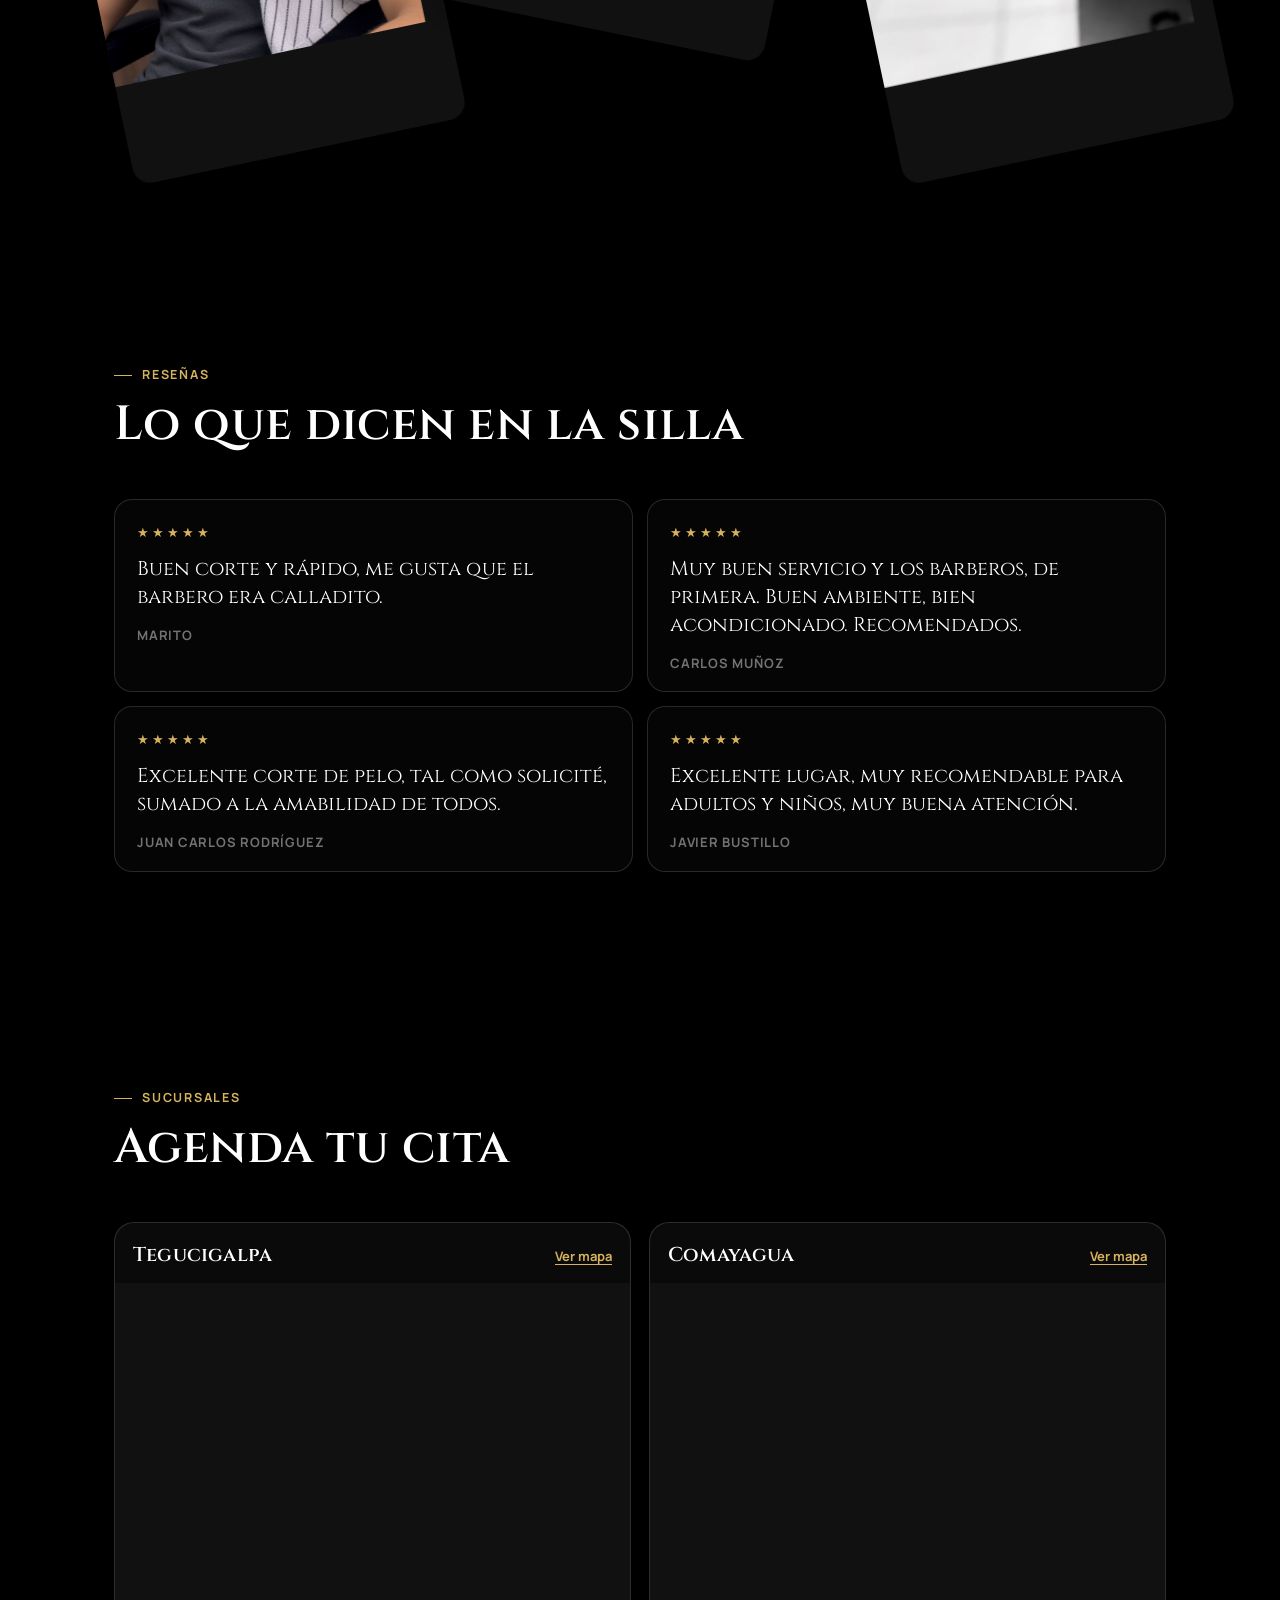
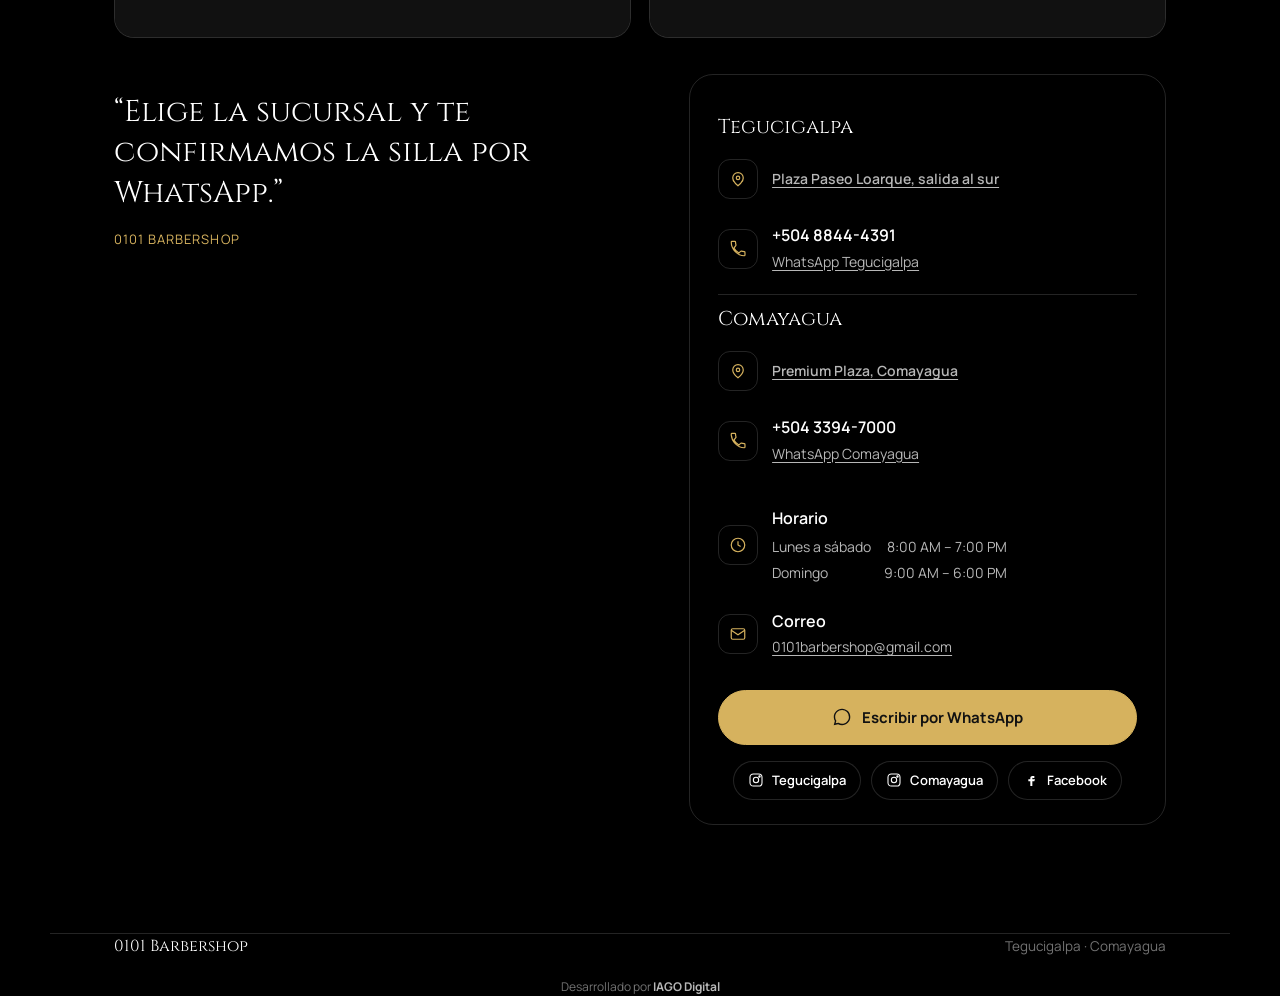
==== commit 7e9b0fe1: "Add a Scarleth-style product marquee and WhatsApp cart. Lists the five shop products and routes chec" ====
--- a/index.html
+++ b/index.html
@@ -14,6 +14,7 @@
   :root{
     --cream:      #000000;
     --cream-2:    #0A0A0A;
+    --gray-light: #141414;
     --ink:        #FFFFFF;
     --ink-soft:   #B7B7B7;
     --ink-faint:  #737373;
@@ -674,6 +675,200 @@
   .location-option-name{ font-family:'Cinzel', serif; font-size:18px; }
   .location-option-meta{ font-size:13.5px; color:var(--ink-soft); }
 
+  .nav-actions{
+    display:flex; align-items:center; gap:10px;
+  }
+  .nav-cart{
+    position:relative;
+    display:inline-flex; align-items:center; justify-content:center;
+    width:42px; height:42px; border-radius:50%;
+    border:1.5px solid var(--line);
+    color:var(--ink); background:transparent; flex:none;
+    transition:transform .3s var(--ease-snap), background .25s, border-color .25s;
+  }
+  .nav-cart:hover{
+    transform:translateY(-2px);
+    background:var(--accent-hover);
+    border-color:var(--line-strong);
+  }
+  .nav-cart svg{ width:18px; height:18px; }
+  .nav-cart-count{
+    position:absolute; top:-4px; right:-4px;
+    min-width:18px; height:18px; padding:0 5px;
+    border-radius:100px;
+    background:var(--gold); color:var(--accent-inv);
+    font-size:10px; font-weight:700;
+    display:grid; place-items:center; line-height:1;
+  }
+  .nav-cart-count:empty,
+  .nav-cart-count[hidden]{ display:none; }
+
+  body.cart-open{ overflow:hidden; }
+  .cart-drawer{
+    position:fixed; inset:0; z-index:230;
+    display:grid; justify-items:end;
+  }
+  .cart-drawer[hidden]{ display:none !important; }
+  .cart-drawer-backdrop{
+    position:absolute; inset:0;
+    background:rgba(0,0,0,0.72);
+    border:none; padding:0; cursor:pointer;
+  }
+  .cart-drawer-panel{
+    position:relative; z-index:1;
+    width:min(420px, 100%); height:100%;
+    background:#0C0C0C;
+    border-left:1px solid var(--line);
+    box-shadow:var(--shadow-lg);
+    display:flex; flex-direction:column;
+    padding:22px 20px 20px;
+    animation:cart-slide-in .35s var(--ease);
+  }
+  @keyframes cart-slide-in{
+    from{ transform:translateX(18px); opacity:.6; }
+    to{ transform:translateX(0); opacity:1; }
+  }
+  .cart-drawer-head{
+    display:flex; align-items:center; justify-content:space-between; gap:12px;
+    margin-bottom:18px;
+  }
+  .cart-drawer-head h2{ font-size:28px; margin:0; }
+  .cart-drawer-close{
+    width:40px; height:40px; border-radius:50%;
+    border:1px solid var(--line);
+    display:grid; place-items:center;
+    background:transparent; color:var(--ink);
+  }
+  .cart-drawer-close svg{ width:16px; height:16px; }
+  .cart-drawer-body{
+    flex:1; overflow:auto;
+    display:flex; flex-direction:column; gap:14px;
+  }
+  .cart-empty{ color:var(--ink-soft); font-size:15px; margin:24px 0; }
+  .cart-line{
+    display:grid; grid-template-columns:72px 1fr; gap:12px; align-items:center;
+    padding-bottom:14px; border-bottom:1px solid var(--line);
+  }
+  .cart-line-media{
+    position:relative; overflow:hidden; aspect-ratio:1;
+    border-radius:12px; border:1px solid var(--line); background:var(--gray-light);
+  }
+  .cart-line-media img{
+    position:absolute; inset:0; width:100%; height:100%; object-fit:cover;
+  }
+  .cart-line-name{
+    font-family:'Cinzel', serif; font-size:15px; line-height:1.25; margin:0 0 4px;
+  }
+  .cart-line-cat{
+    font-size:11px; font-weight:600; letter-spacing:0.08em;
+    text-transform:uppercase; color:var(--ink-faint); margin:0 0 10px;
+  }
+  .cart-line-controls{ display:flex; align-items:center; gap:8px; }
+  .cart-qty-btn{
+    width:30px; height:30px; border-radius:50%;
+    border:1.5px solid var(--line-strong);
+    display:grid; place-items:center;
+    background:transparent; color:var(--ink); font-size:16px;
+  }
+  .cart-qty{ min-width:1.5ch; text-align:center; font-weight:600; font-size:14px; }
+  .cart-line-remove{
+    margin-left:auto; font-size:12.5px; font-weight:600;
+    color:var(--ink-faint); text-decoration:underline; text-underline-offset:2px;
+    background:transparent; border:0; padding:0;
+  }
+  .cart-drawer-foot{
+    display:flex; flex-direction:column; gap:10px;
+    padding-top:16px; border-top:1px solid var(--line); margin-top:8px;
+  }
+  .cart-drawer-foot .btn{ width:100%; justify-content:center; }
+  .cart-clear{
+    font-size:13px; font-weight:600; color:var(--ink-soft);
+    text-align:center; background:transparent; border:0;
+  }
+
+  #productos{ padding-top:100px; padding-bottom:100px; }
+  .products-marquee{
+    position:relative;
+    margin:0 calc(-1 * clamp(20px,5vw,64px));
+    padding:8px 0 28px;
+    --marquee-fade:clamp(28px,6vw,72px);
+    -webkit-mask-image:linear-gradient(to right, transparent 0, #000 var(--marquee-fade), #000 calc(100% - var(--marquee-fade)), transparent 100%);
+    mask-image:linear-gradient(to right, transparent 0, #000 var(--marquee-fade), #000 calc(100% - var(--marquee-fade)), transparent 100%);
+  }
+  .products-marquee-track{
+    display:flex; gap:18px; width:max-content;
+    will-change:transform;
+    animation:product-marquee 42s linear infinite;
+  }
+  .products-marquee.is-paused .products-marquee-track{ animation-play-state:paused; }
+  .products-marquee.is-reduced{
+    -webkit-mask-image:none; mask-image:none;
+    overflow-x:auto; overscroll-behavior-x:contain;
+    -webkit-overflow-scrolling:touch;
+    scroll-snap-type:x proximity;
+    padding-inline:clamp(20px,5vw,64px);
+    margin:0;
+  }
+  .products-marquee.is-reduced .products-marquee-track{ animation:none; }
+  .products-marquee.is-reduced .product-card{ scroll-snap-align:start; }
+  @keyframes product-marquee{
+    from{ transform:translateX(0); }
+    to{ transform:translateX(-50%); }
+  }
+  .product-card{
+    display:flex; flex-direction:column; gap:14px;
+    width:clamp(220px,28vw,280px);
+    flex:0 0 clamp(220px,28vw,280px);
+    text-align:left; color:inherit; font:inherit;
+  }
+  .product-media{
+    position:relative; overflow:hidden;
+    aspect-ratio:1; width:100%;
+    border-radius:18px;
+    background:var(--gray-light);
+    border:1px solid var(--line);
+  }
+  .product-media img{
+    position:absolute; inset:0;
+    width:100%; height:100%;
+    object-fit:contain;
+    background:#fff;
+  }
+  .product-card-body{
+    display:flex; flex-direction:column; gap:6px; padding:0 4px;
+  }
+  .product-tag{
+    font-size:11.5px; font-weight:600; letter-spacing:0.08em;
+    text-transform:uppercase; color:var(--gold);
+  }
+  .product-name{
+    font-family:'Cinzel', serif; font-size:17px; font-weight:600;
+    line-height:1.25; margin:0;
+  }
+  .product-teaser{
+    margin:0; font-size:13.5px; color:var(--ink-soft); line-height:1.4;
+  }
+  .product-price{
+    font-size:14px; font-weight:600; color:var(--gold); margin:0;
+  }
+  .product-card-actions{ display:flex; gap:8px; margin-top:4px; }
+  .product-card-add{
+    font-size:12.5px; font-weight:600;
+    padding:8px 12px; border-radius:100px;
+    border:1.5px solid var(--line-strong);
+    color:var(--ink); background:transparent;
+    transition:background .25s, border-color .25s, transform .25s var(--ease-snap);
+  }
+  .product-card-add:hover{
+    background:var(--accent-hover);
+    border-color:var(--gold);
+    transform:translateY(-1px);
+  }
+  .product-card-add.is-added{
+    border-color:var(--gold);
+    background:var(--accent-hover);
+  }
+
   @media (max-width: 900px){
     .about-grid, .contact-grid, .maps-grid, .testimonials-grid{ grid-template-columns:1fr; }
     .gallery-grid{ grid-template-columns:1fr 1fr; }
@@ -705,10 +900,12 @@
       <img src="images/logo.jpg" alt="" class="nav-logo" width="52" height="52">
       <span>0101 <em>Barbershop</em></span>
     </a>
-    <button type="button" class="nav-cta" id="nav-whatsapp" aria-haspopup="dialog" aria-label="Elegir sucursal de WhatsApp">
-      <svg viewBox="0 0 24 24" fill="currentColor" aria-hidden="true"><path d="M12.04 2C6.58 2 2.13 6.45 2.13 11.91c0 1.75.46 3.46 1.32 4.96L2.05 22l5.25-1.38a9.9 9.9 0 0 0 4.74 1.21h.01c5.46 0 9.9-4.45 9.9-9.91 0-2.65-1.03-5.13-2.9-7C17.18 3.03 14.7 2 12.04 2Zm0 18.14h-.01a8.2 8.2 0 0 1-4.19-1.15l-.3-.18-3.12.82.83-3.04-.2-.31a8.23 8.23 0 0 1-1.26-4.37c0-4.55 3.7-8.25 8.26-8.25 2.2 0 4.27.86 5.83 2.42a8.18 8.18 0 0 1 2.41 5.84c0 4.55-3.71 8.22-8.25 8.22Zm4.52-6.16c-.25-.12-1.47-.72-1.69-.81-.23-.08-.4-.12-.56.13-.17.25-.65.81-.79.97-.15.17-.29.19-.54.06-.25-.12-1.04-.38-1.99-1.22-.73-.66-1.23-1.46-1.37-1.71-.15-.25-.02-.38.11-.51.11-.11.25-.29.37-.44.12-.15.16-.25.24-.42.08-.17.04-.31-.02-.44-.06-.12-.56-1.34-.76-1.84-.2-.48-.4-.42-.56-.42h-.48c-.17 0-.44.06-.67.31-.23.25-.87.85-.87 2.08 0 1.22.89 2.4 1.02 2.57.12.17 1.75 2.67 4.24 3.75.59.26 1.06.41 1.42.52.6.19 1.14.16 1.57.1.48-.07 1.47-.6 1.68-1.18.21-.58.21-1.08.15-1.18-.06-.1-.23-.16-.48-.28Z"/></svg>
-      <span>WhatsApp</span>
-    </button>
+    <div class="nav-actions">
+      <button type="button" class="nav-cta" id="nav-whatsapp" aria-haspopup="dialog" aria-label="Elegir sucursal de WhatsApp">
+        <svg viewBox="0 0 24 24" fill="currentColor" aria-hidden="true"><path d="M12.04 2C6.58 2 2.13 6.45 2.13 11.91c0 1.75.46 3.46 1.32 4.96L2.05 22l5.25-1.38a9.9 9.9 0 0 0 4.74 1.21h.01c5.46 0 9.9-4.45 9.9-9.91 0-2.65-1.03-5.13-2.9-7C17.18 3.03 14.7 2 12.04 2Zm0 18.14h-.01a8.2 8.2 0 0 1-4.19-1.15l-.3-.18-3.12.82.83-3.04-.2-.31a8.23 8.23 0 0 1-1.26-4.37c0-4.55 3.7-8.25 8.26-8.25 2.2 0 4.27.86 5.83 2.42a8.18 8.18 0 0 1 2.41 5.84c0 4.55-3.71 8.22-8.25 8.22Zm4.52-6.16c-.25-.12-1.47-.72-1.69-.81-.23-.08-.4-.12-.56.13-.17.25-.65.81-.79.97-.15.17-.29.19-.54.06-.25-.12-1.04-.38-1.99-1.22-.73-.66-1.23-1.46-1.37-1.71-.15-.25-.02-.38.11-.51.11-.11.25-.29.37-.44.12-.15.16-.25.24-.42.08-.17.04-.31-.02-.44-.06-.12-.56-1.34-.76-1.84-.2-.48-.4-.42-.56-.42h-.48c-.17 0-.44.06-.67.31-.23.25-.87.85-.87 2.08 0 1.22.89 2.4 1.02 2.57.12.17 1.75 2.67 4.24 3.75.59.26 1.06.41 1.42.52.6.19 1.14.16 1.57.1.48-.07 1.47-.6 1.68-1.18.21-.58.21-1.08.15-1.18-.06-.1-.23-.16-.48-.28Z"/></svg>
+        <span>WhatsApp</span>
+      </button>
+    </div>
   </nav>
 
   <header class="hero" id="top">
@@ -788,6 +985,19 @@
     </div>
   </section>
 
+  <section id="productos">
+    <div class="wrap">
+      <div class="section-head">
+        <div class="kicker" data-reveal>Tienda</div>
+        <h2 data-reveal style="--delay:.05s">Productos en el local</h2>
+        <p data-reveal style="--delay:.1s">American Crew y Maxybelt para llevar el corte a casa. Pedí por WhatsApp.</p>
+      </div>
+      <div class="products-marquee" id="products-marquee" data-reveal style="--delay:.12s">
+        <div class="products-marquee-track" data-marquee-track></div>
+      </div>
+    </div>
+  </section>
+
   <section id="galeria">
     <div class="wrap">
       <div class="section-head">
@@ -867,11 +1077,12 @@
         <svg viewBox="0 0 24 24" fill="none" stroke="currentColor" stroke-width="1.8" aria-hidden="true"><path d="M6 6l12 12M18 6L6 18" stroke-linecap="round"/></svg>
       </button>
       <p class="location-picker-kicker" id="location-picker-title">¿En cuál sucursal?</p>
-      <p class="location-picker-hint">Te abrimos WhatsApp con la sucursal que elijas.</p>
+      <p class="location-picker-hint" id="location-picker-hint">Te abrimos WhatsApp con la sucursal que elijas.</p>
       <div class="location-picker-options" id="location-picker-options"></div>
     </div>
   </div>
 
+<script src="products.js"></script>
 <script>
 const CONFIG = {
   business: {
@@ -971,7 +1182,68 @@
       text: "Excelente lugar, muy recomendable para adultos y niños, muy buena atención.",
       author: "Javier Bustillo"
     }
-  ]
+  ],
+  products: [
+    {
+      id: "american-crew-daily-cleansing",
+      name: "American Crew Daily Cleansing Shampoo",
+      category: "Champú",
+      teaser: "Limpieza diaria, citrus mint, fórmula vegan.",
+      image: "images/products/american-crew-shampoo.jpg",
+      featured: true,
+      price: null
+    },
+    {
+      id: "american-crew-fiber",
+      name: "American Crew Fiber",
+      category: "Styling",
+      teaser: "High hold, low shine · 50 g.",
+      image: "images/products/american-crew-fiber.jpg",
+      featured: true,
+      price: null
+    },
+    {
+      id: "maxybelt-cera-vibrante",
+      name: "Maxybelt Cera Vibrante",
+      category: "Styling",
+      teaser: "Brillo natural y sensación húmeda · 100 g.",
+      image: "images/products/maxybelt-cera-vibrante.jpg",
+      featured: true,
+      price: null
+    },
+    {
+      id: "maxybelt-caspa-2en1",
+      name: "Don Barbero Shampoo Control Caspa 2 en 1",
+      category: "Champú",
+      teaser: "Uso diario, línea profesional Maxybelt.",
+      image: "images/products/maxybelt-caspa.jpg",
+      featured: true,
+      price: null
+    },
+    {
+      id: "maxybelt-3en1",
+      name: "Don Barbero Shampoo 3 en 1",
+      category: "Champú",
+      teaser: "Cabello, barba y cuerpo.",
+      image: "images/products/maxybelt-3en1.jpg",
+      featured: true,
+      price: null
+    }
+  ],
+  ui: {
+    cartLabel: "Carrito",
+    cartTitle: "Tu carrito",
+    cartClose: "Cerrar carrito",
+    cartEmpty: "Tu carrito está vacío.",
+    cartCheckout: "Pedir por WhatsApp",
+    cartClear: "Vaciar carrito",
+    cartRemove: "Quitar",
+    cartAdded: "Agregado",
+    catalogAddToCart: "Agregar al carrito",
+    cartWhatsAppIntro: "Hola, me interesa este pedido de 0101 Barbershop:",
+    cartWhatsAppOutro: "¿Me confirman disponibilidad y precio?",
+    cartItemLine: "{qty}× {name}"
+  }
 };
 
 (function render(){
@@ -991,8 +1263,9 @@
     }[ch]));
   }
 
-  function waLinkFor(location){
-    const message = `${CONFIG.business.whatsappMessage} (${location.name})`;
+  function waLinkFor(location, customMessage){
+    const base = customMessage || CONFIG.business.whatsappMessage;
+    const message = `${base} (${location.name})`;
     return `https://wa.me/${location.whatsappNumber}?text=${encodeURIComponent(message)}`;
   }
 
@@ -1120,13 +1393,16 @@
   const pickerOptions = document.getElementById("location-picker-options");
   let lastFocus = null;
 
-  pickerOptions.innerHTML = CONFIG.locations.map((location) => `
-    <a class="location-option" href="${esc(waLinkFor(location))}" target="_blank" rel="noopener">
-      <span class="location-option-name">${esc(location.name)}</span>
-      <span class="location-option-meta">${esc(location.phoneDisplay)}</span>
-      ${location.address !== location.name ? `<span class="location-option-meta">${esc(location.address)}</span>` : ""}
-    </a>
-  `).join("");
+  function renderPickerOptions(customMessage){
+    pickerOptions.innerHTML = CONFIG.locations.map((location) => `
+      <a class="location-option" href="${esc(waLinkFor(location, customMessage))}" target="_blank" rel="noopener">
+        <span class="location-option-name">${esc(location.name)}</span>
+        <span class="location-option-meta">${esc(location.phoneDisplay)}</span>
+        ${location.address !== location.name ? `<span class="location-option-meta">${esc(location.address)}</span>` : ""}
+      </a>
+    `).join("");
+  }
+  renderPickerOptions();
 
   function closePicker(){
     if (picker.hidden) return;
@@ -1136,13 +1412,26 @@
     if (lastFocus && typeof lastFocus.focus === "function") lastFocus.focus();
   }
 
-  function openPicker(trigger){
+  function openPicker(trigger, customMessage){
     lastFocus = trigger || document.activeElement;
+    renderPickerOptions(customMessage || null);
+    const hint = document.getElementById("location-picker-hint");
+    if (hint){
+      hint.textContent = customMessage
+        ? "Elegí la sucursal para enviar el pedido por WhatsApp."
+        : "Te abrimos WhatsApp con la sucursal que elijas.";
+    }
     picker.hidden = false;
     picker.setAttribute("aria-hidden", "false");
     document.body.classList.add("picker-open");
     const first = pickerOptions.querySelector("a");
     if (first) first.focus();
+  }
+  window.openLocationPicker = openPicker;
+
+  if (window.ProductsUI){
+    ProductsUI.initCartUI();
+    ProductsUI.initFeaturedMarquee(document.getElementById("products-marquee"));
   }
 
   document.addEventListener("click", (event) => {
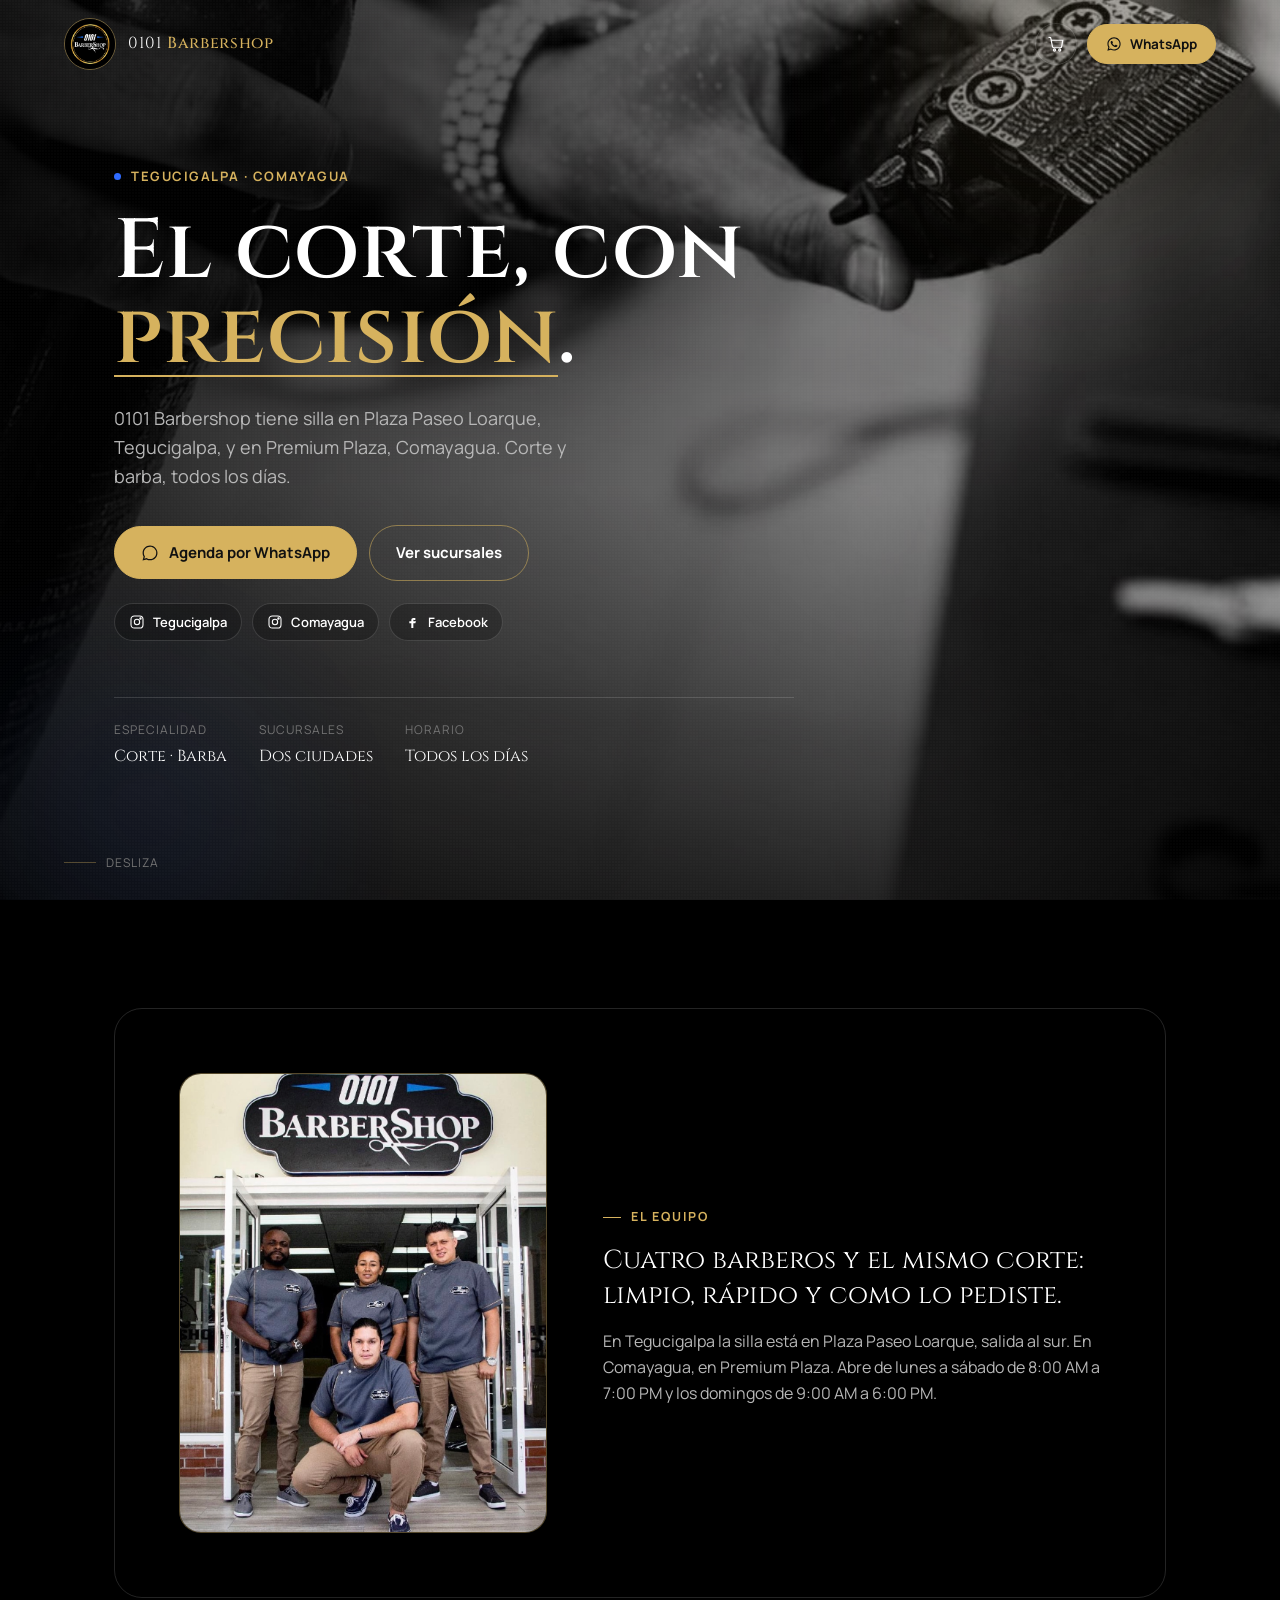
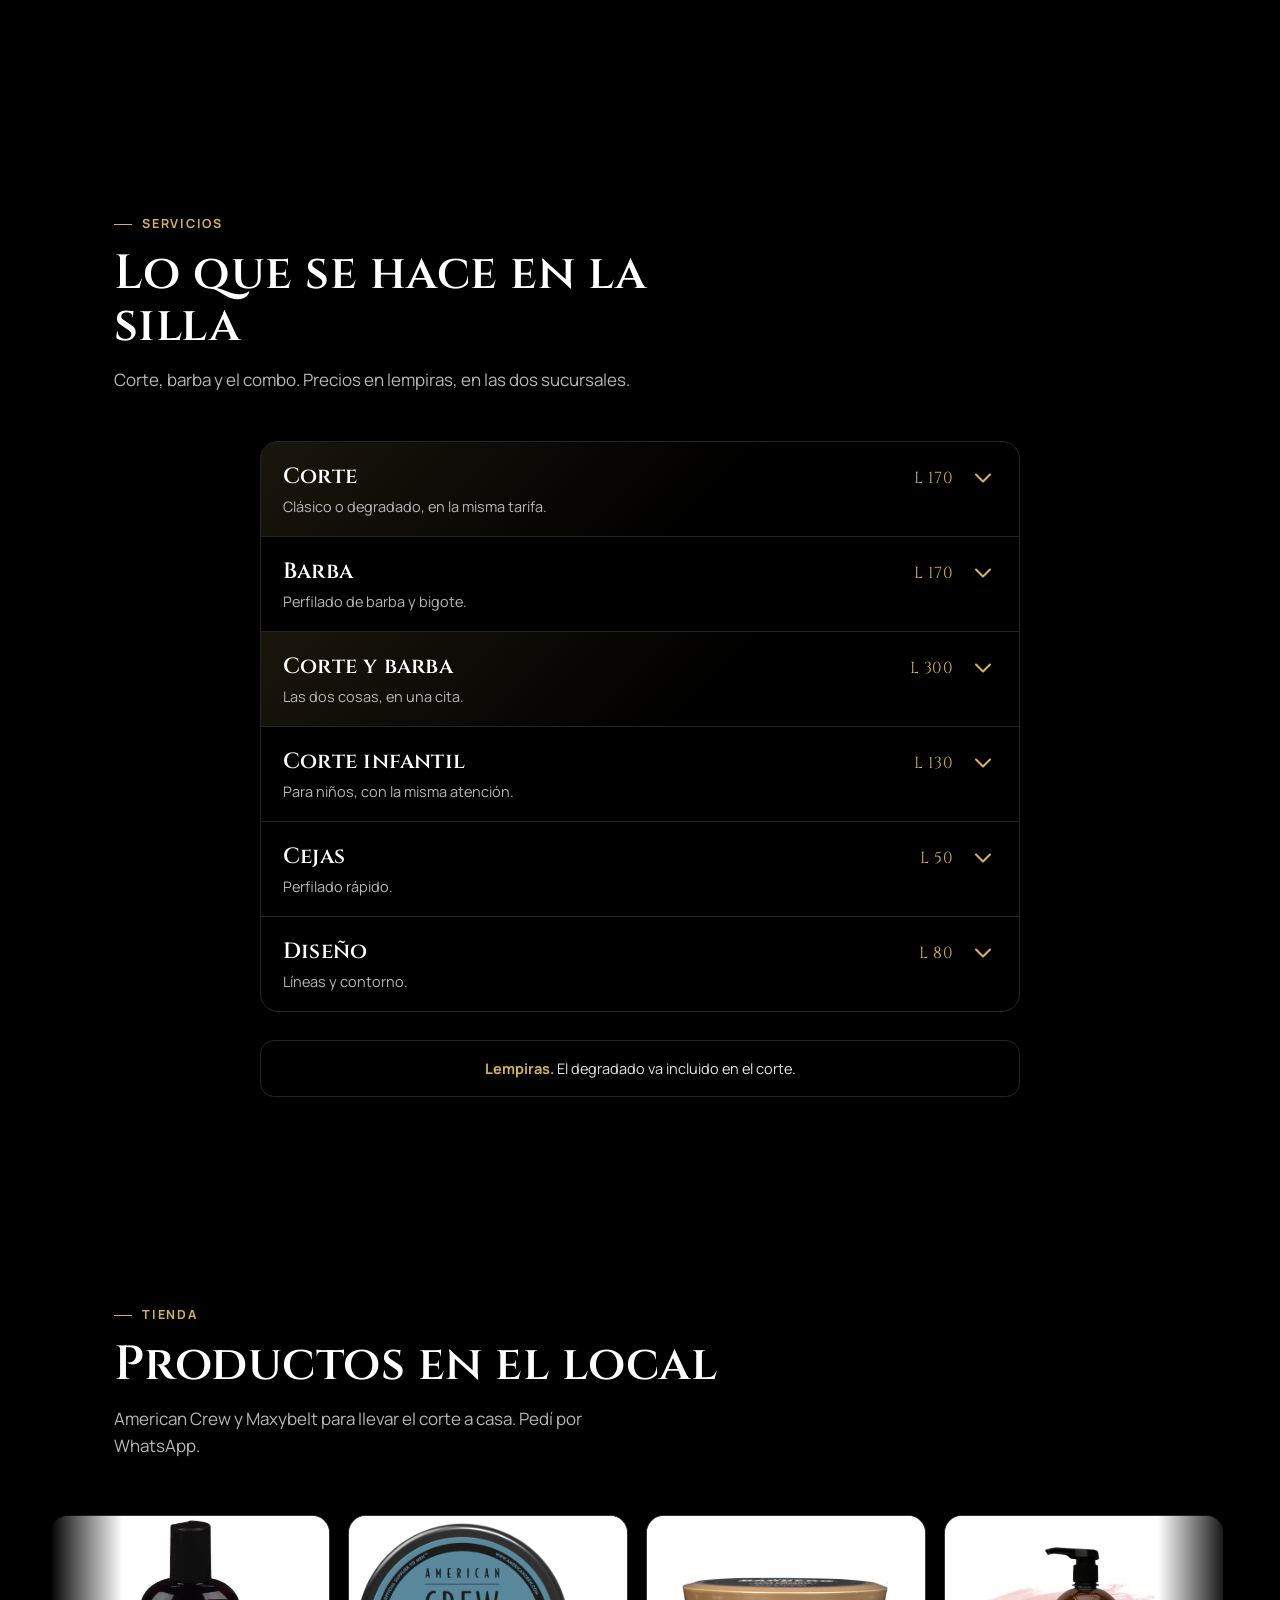
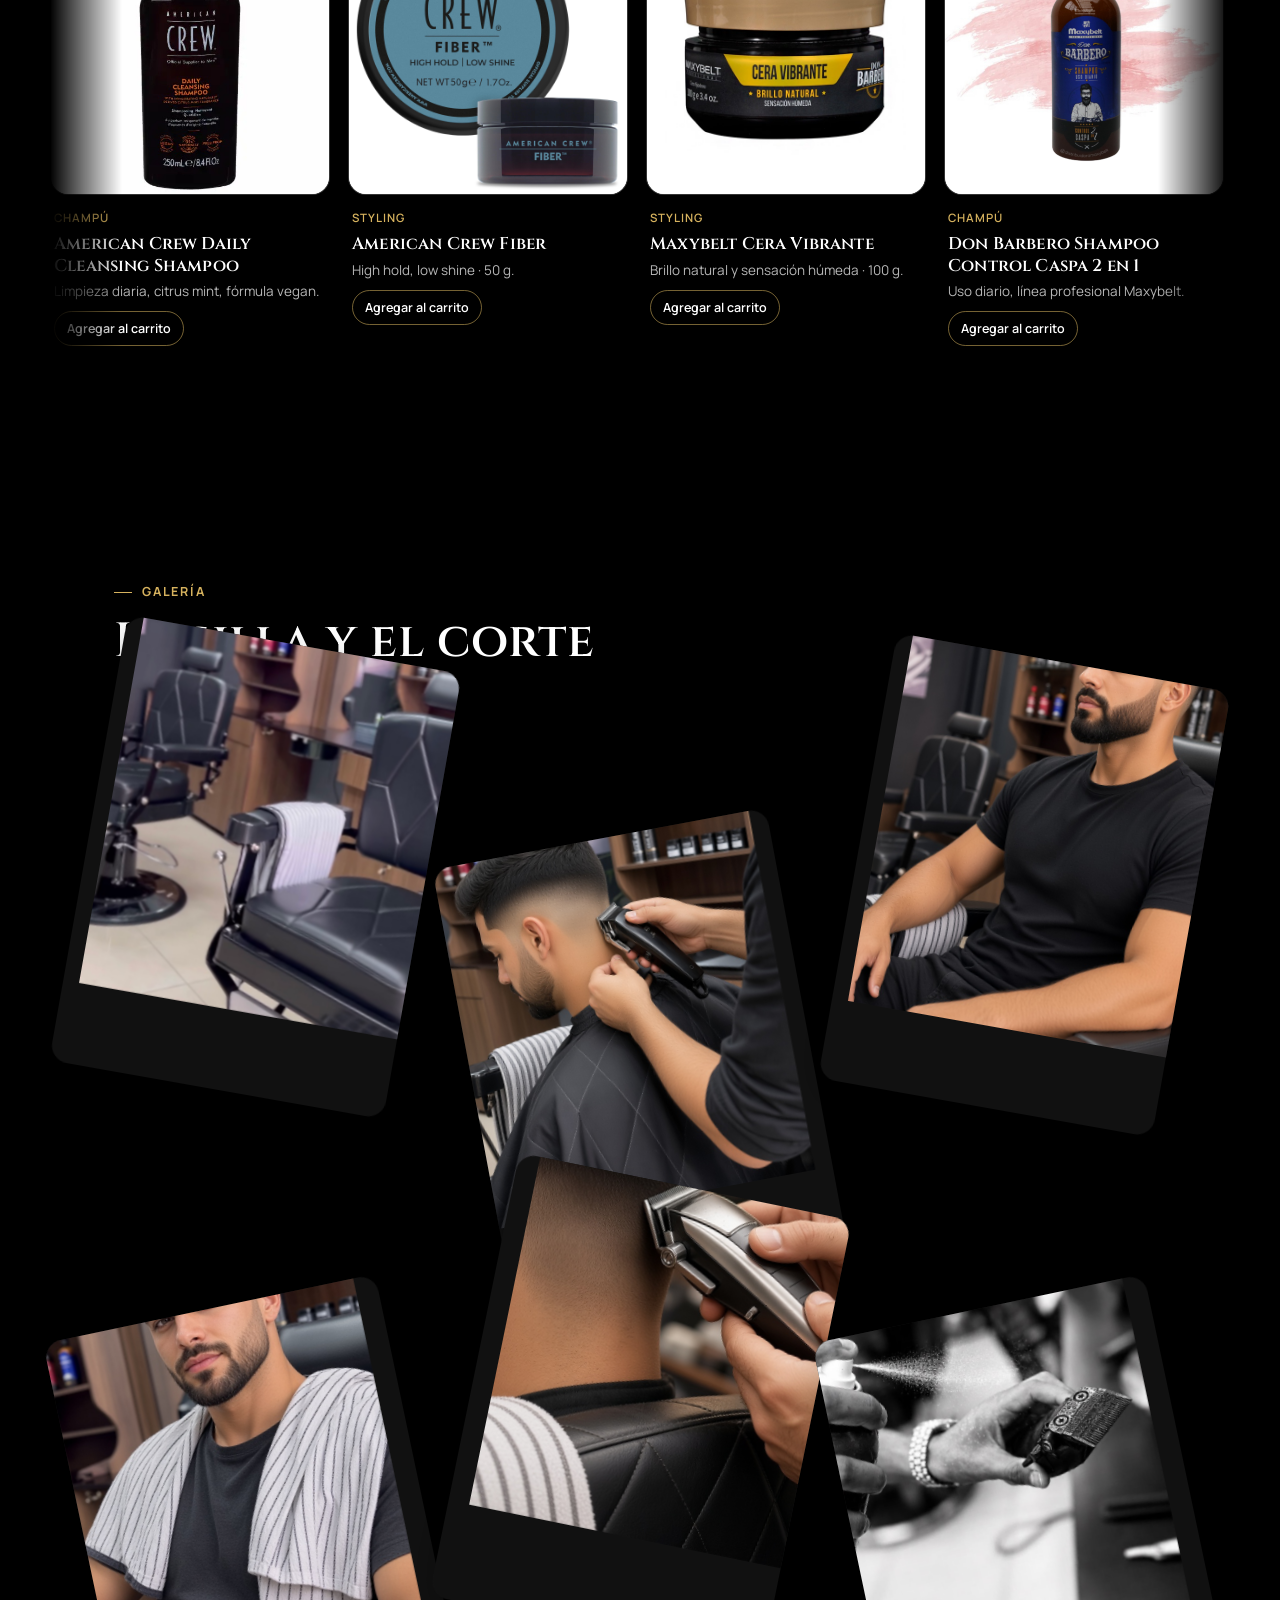
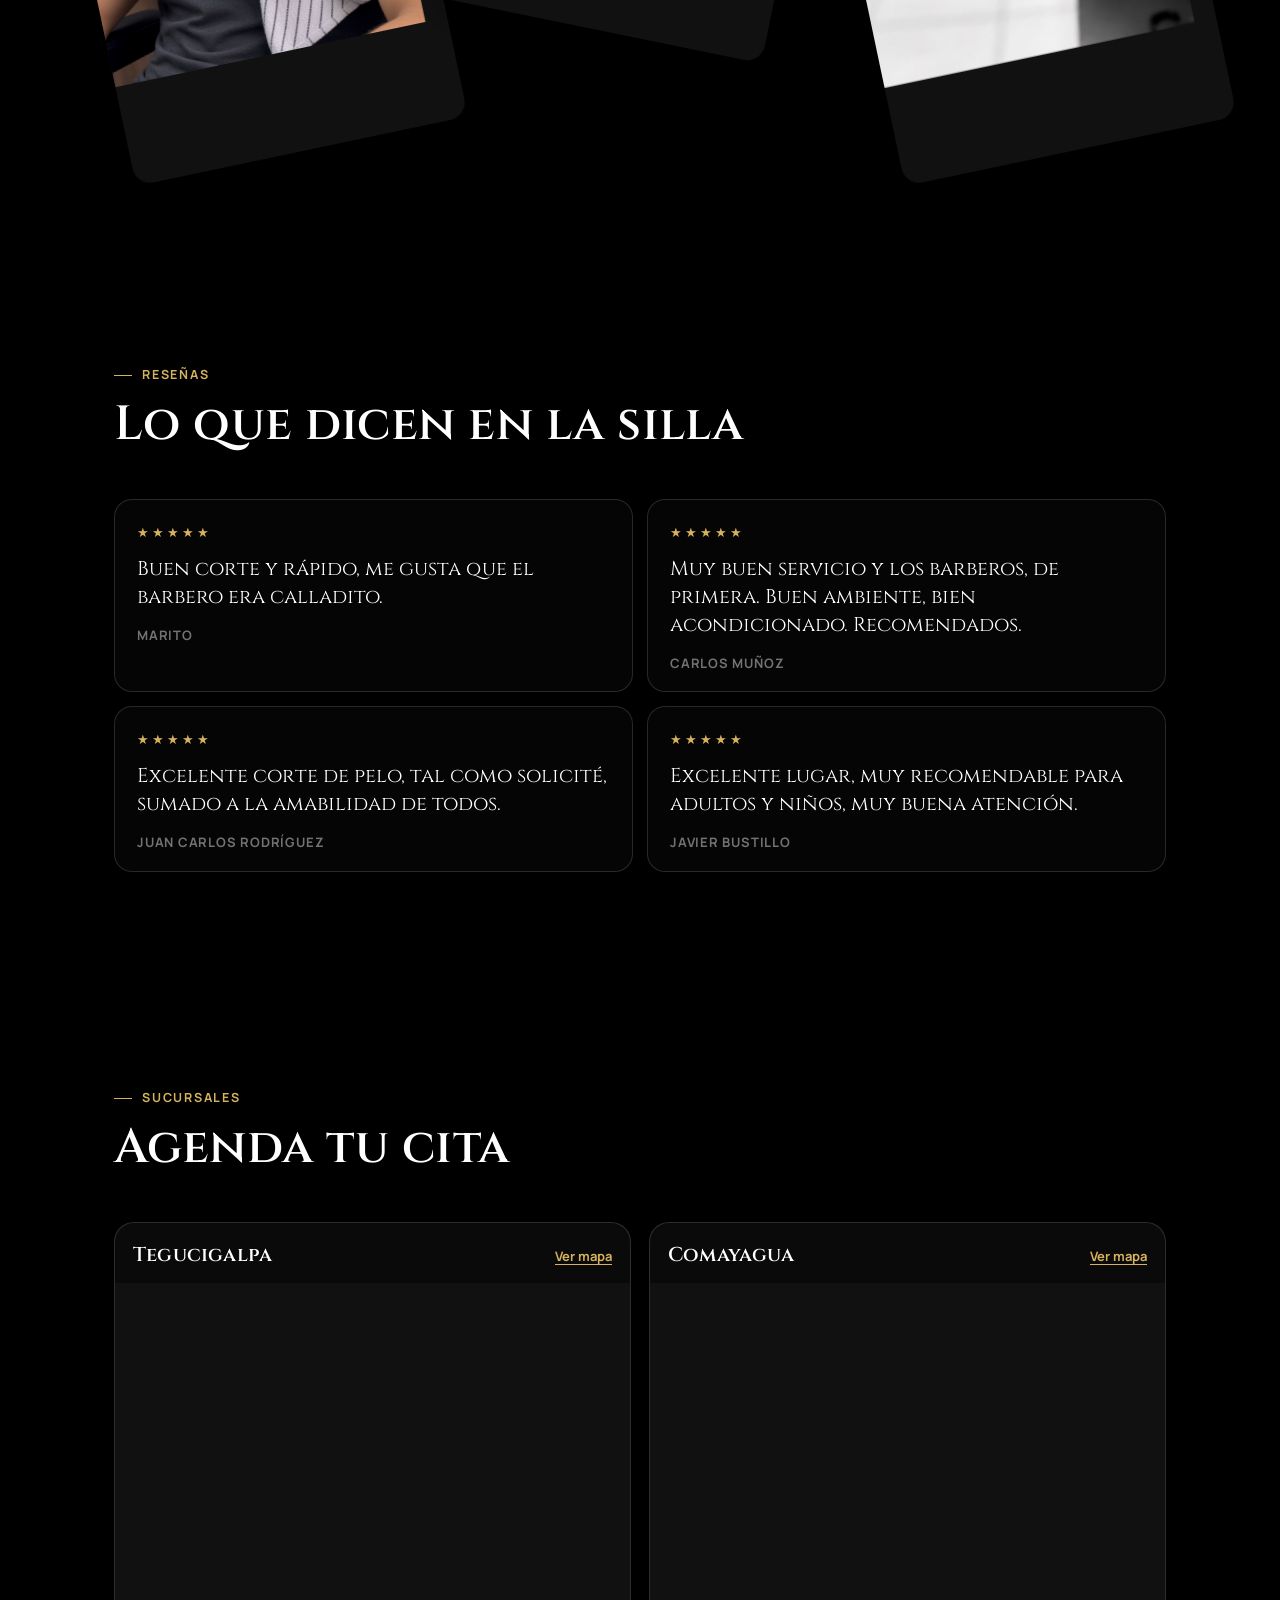
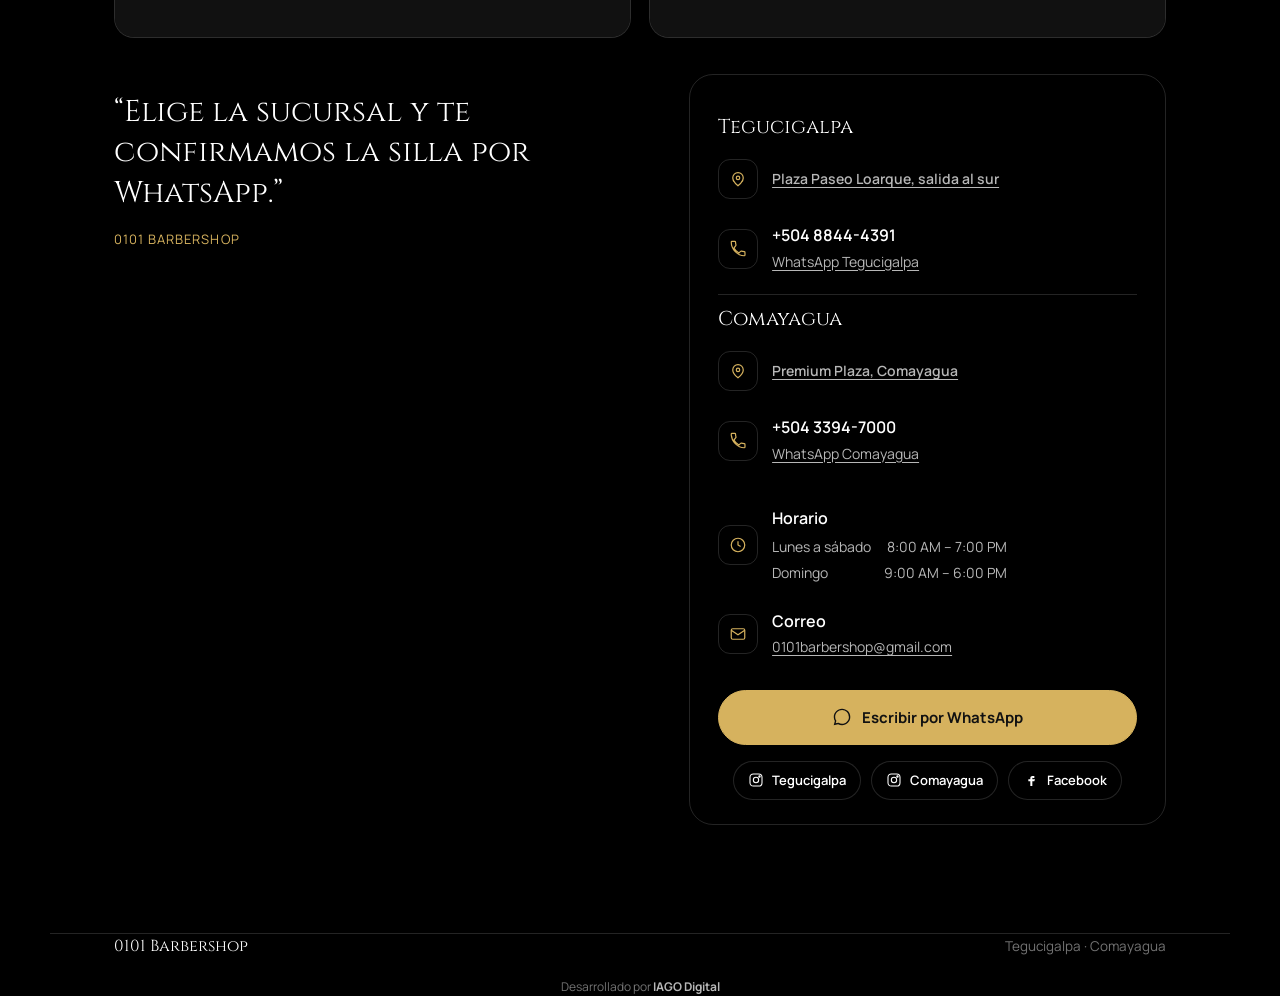
==== commit 61a6d86e: "Lower the hero photo framing on desktop and mobile. Co-authored-by: stellier-fracta <stellier-fracta" ====
--- a/index.html
+++ b/index.html
@@ -175,7 +175,7 @@
   .hero-img{
     width:100%; height:100%;
     object-fit:cover;
-    object-position:42% 70%;
+    object-position:42% 82%;
     transform:translateZ(0) scale(1.045);
   }
   .hero-media-overlay{
@@ -875,7 +875,7 @@
     .gallery-tile:nth-child(2),
     .gallery-tile:nth-child(3),
     .gallery-tile:nth-child(5){ margin-top:0; }
-    .hero-img{ object-position:center 62%; }
+    .hero-img{ object-position:center 78%; }
     .hero-field, .hero-grain{ display:none; }
     .hero-media-overlay{
       background:
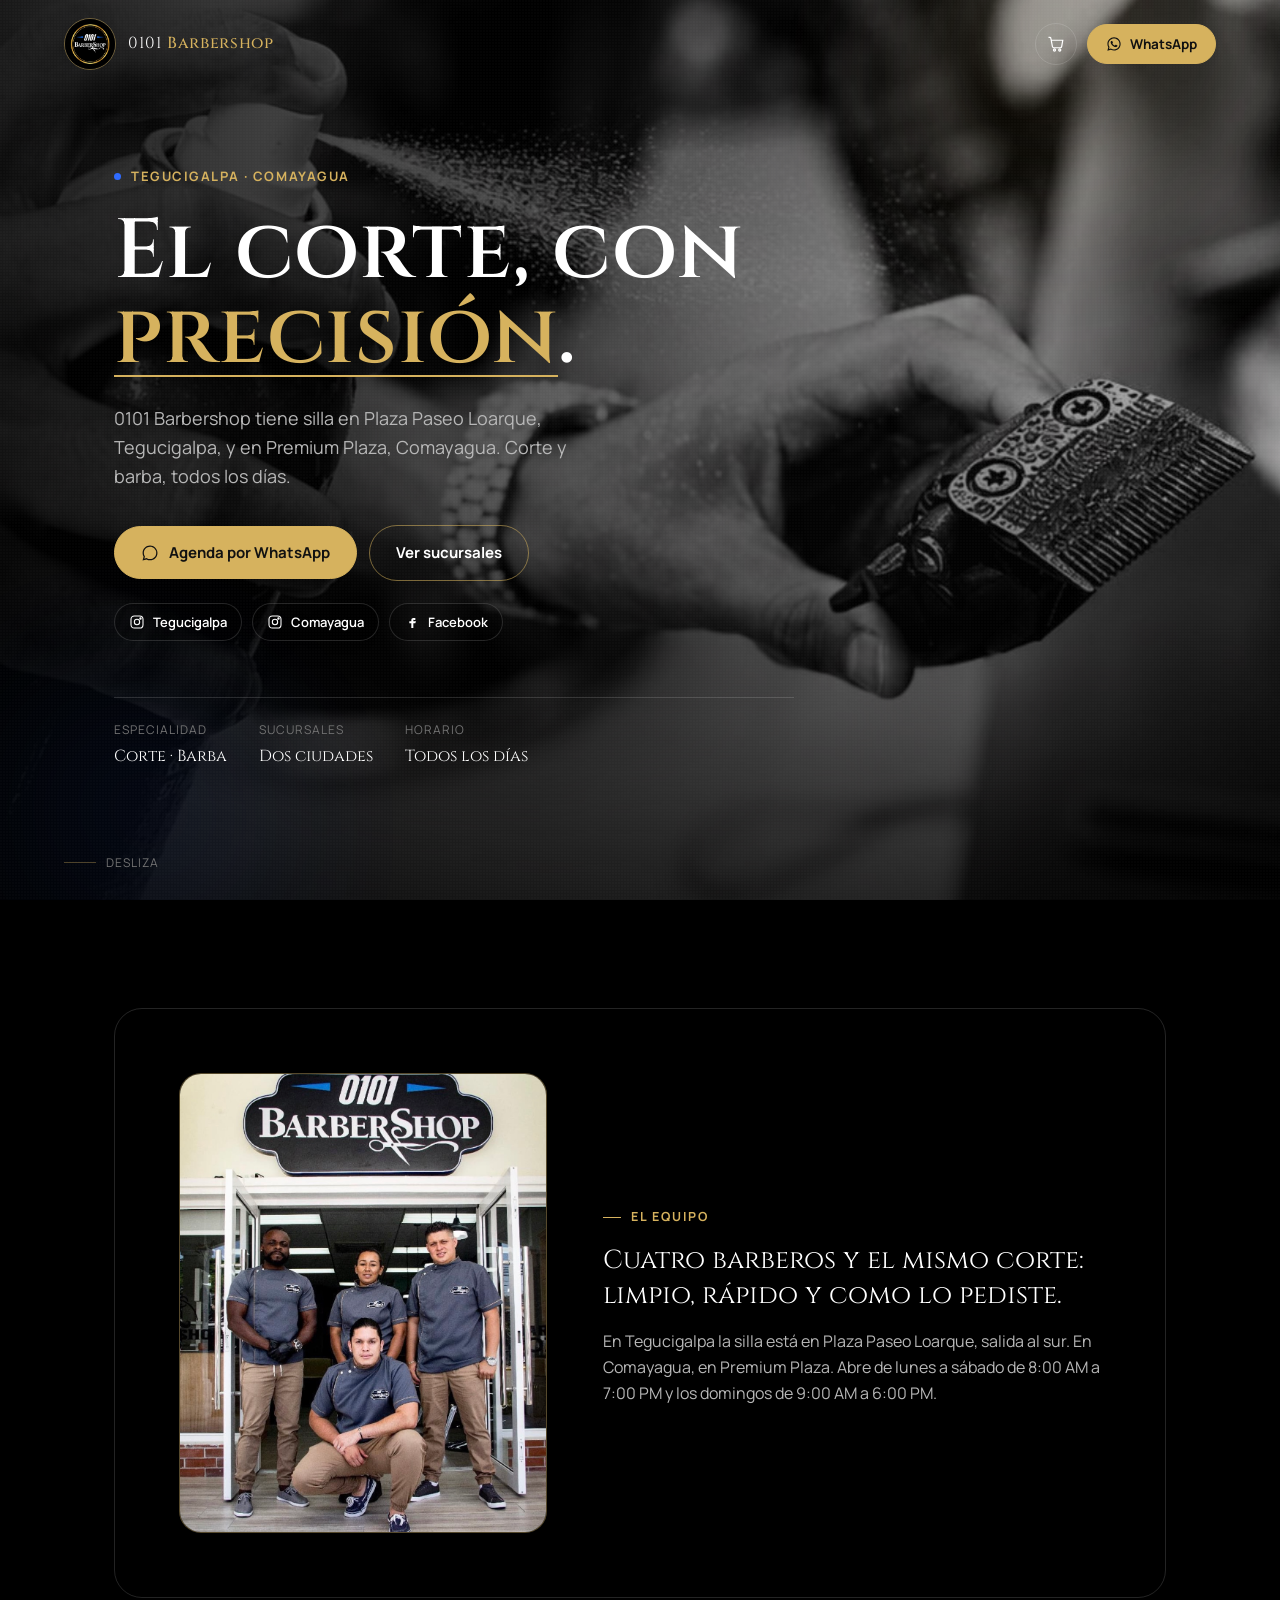
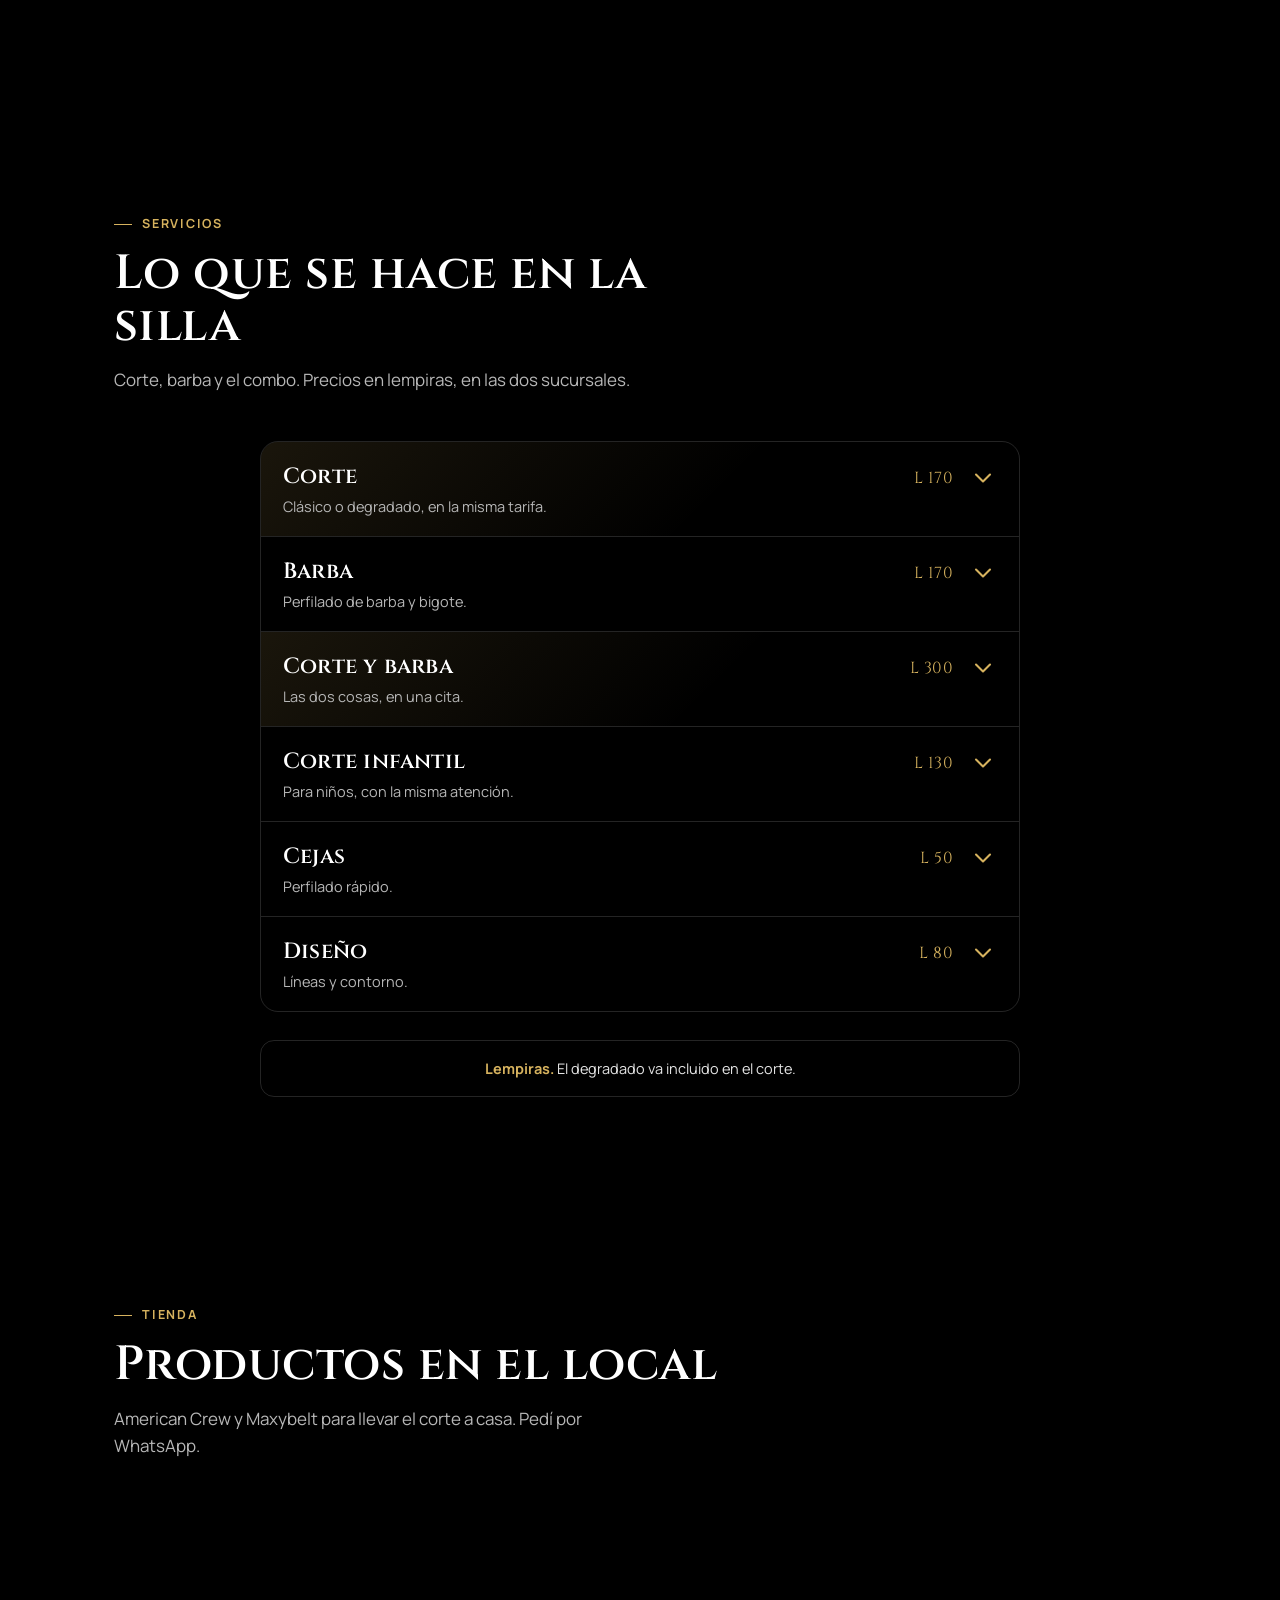
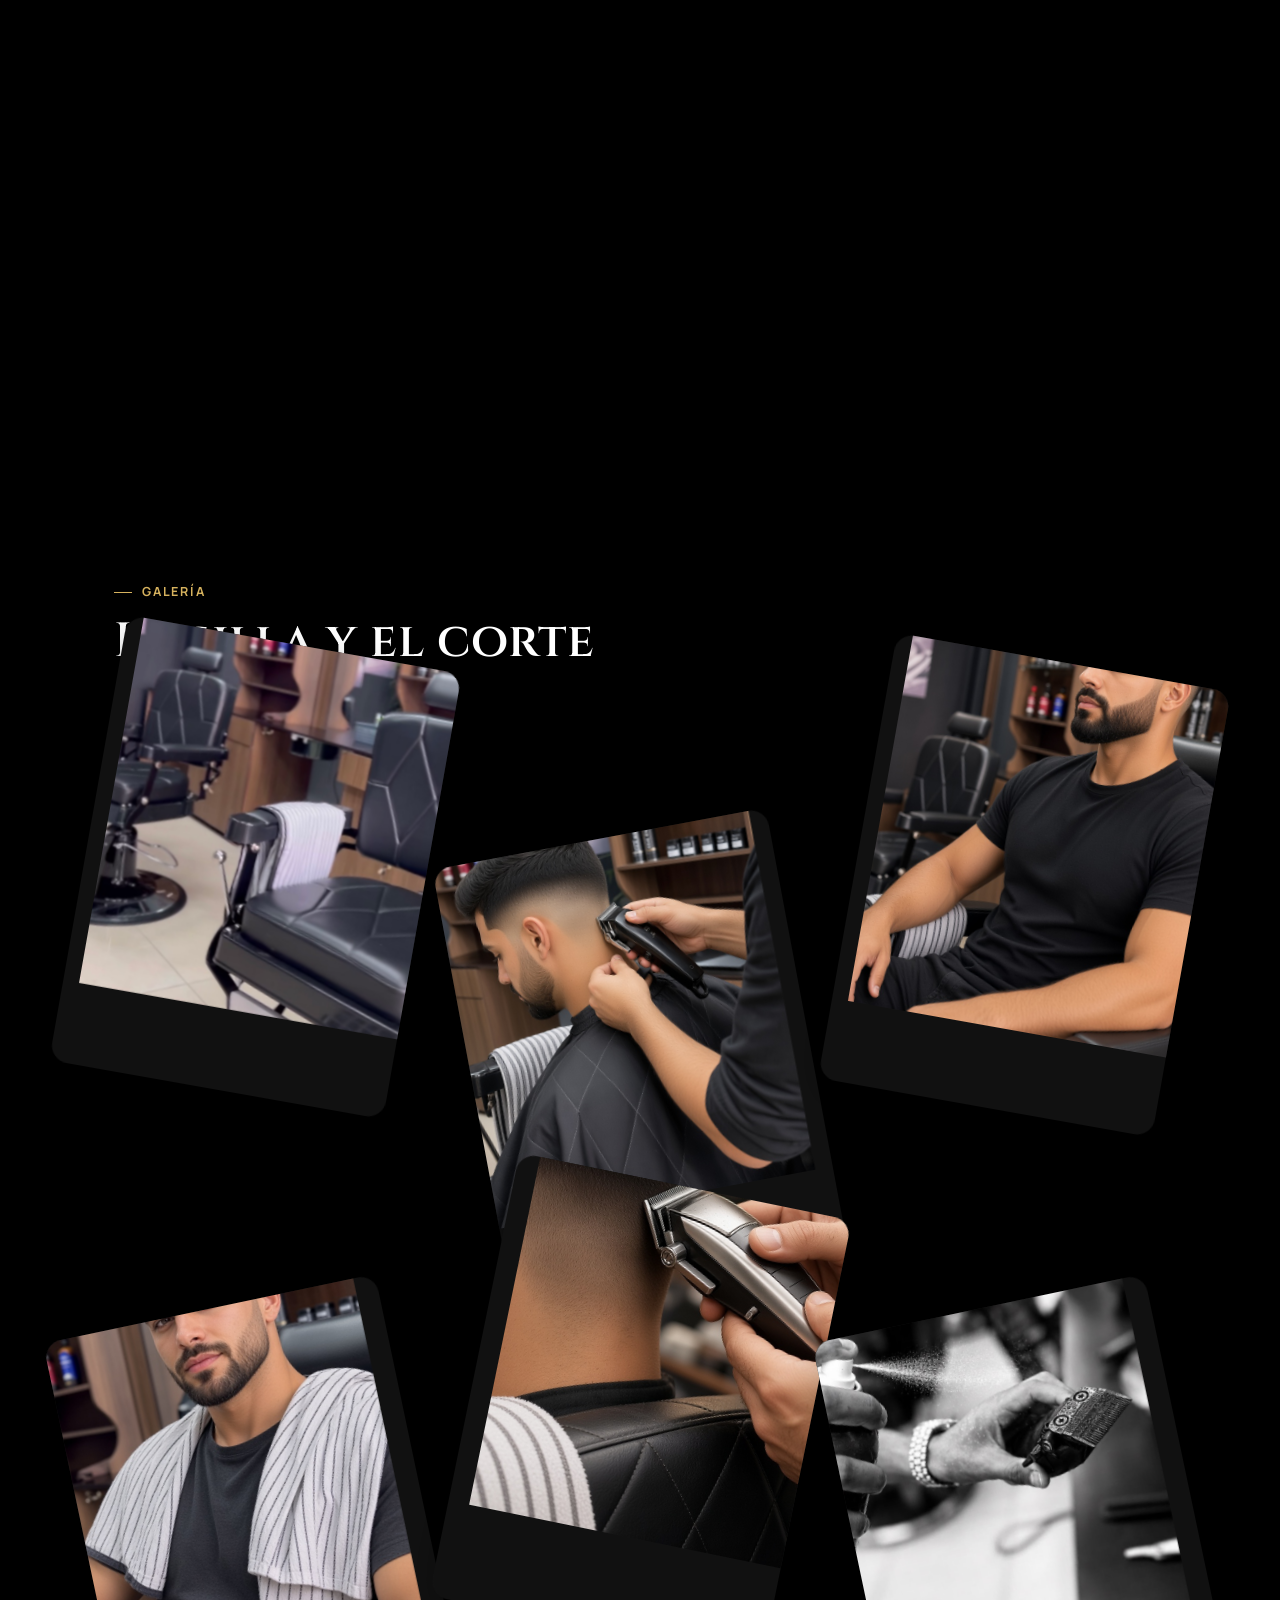
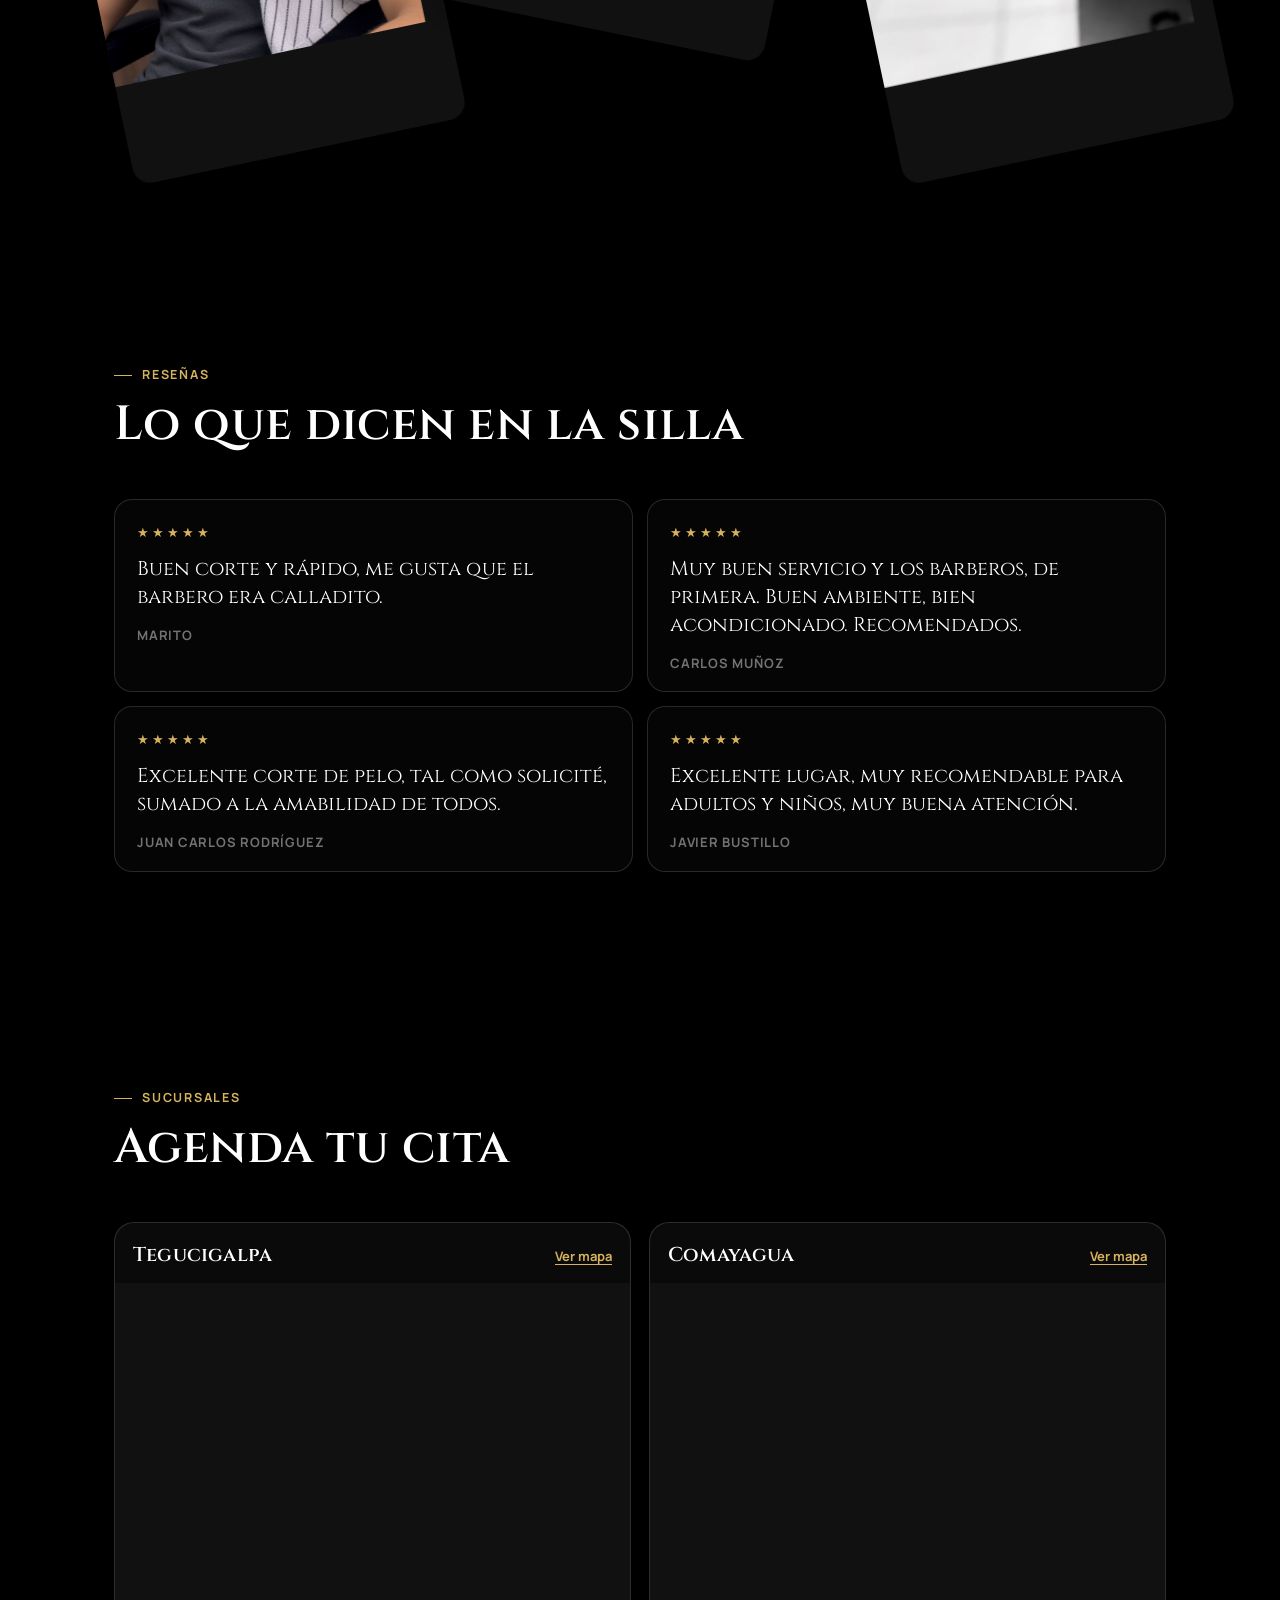
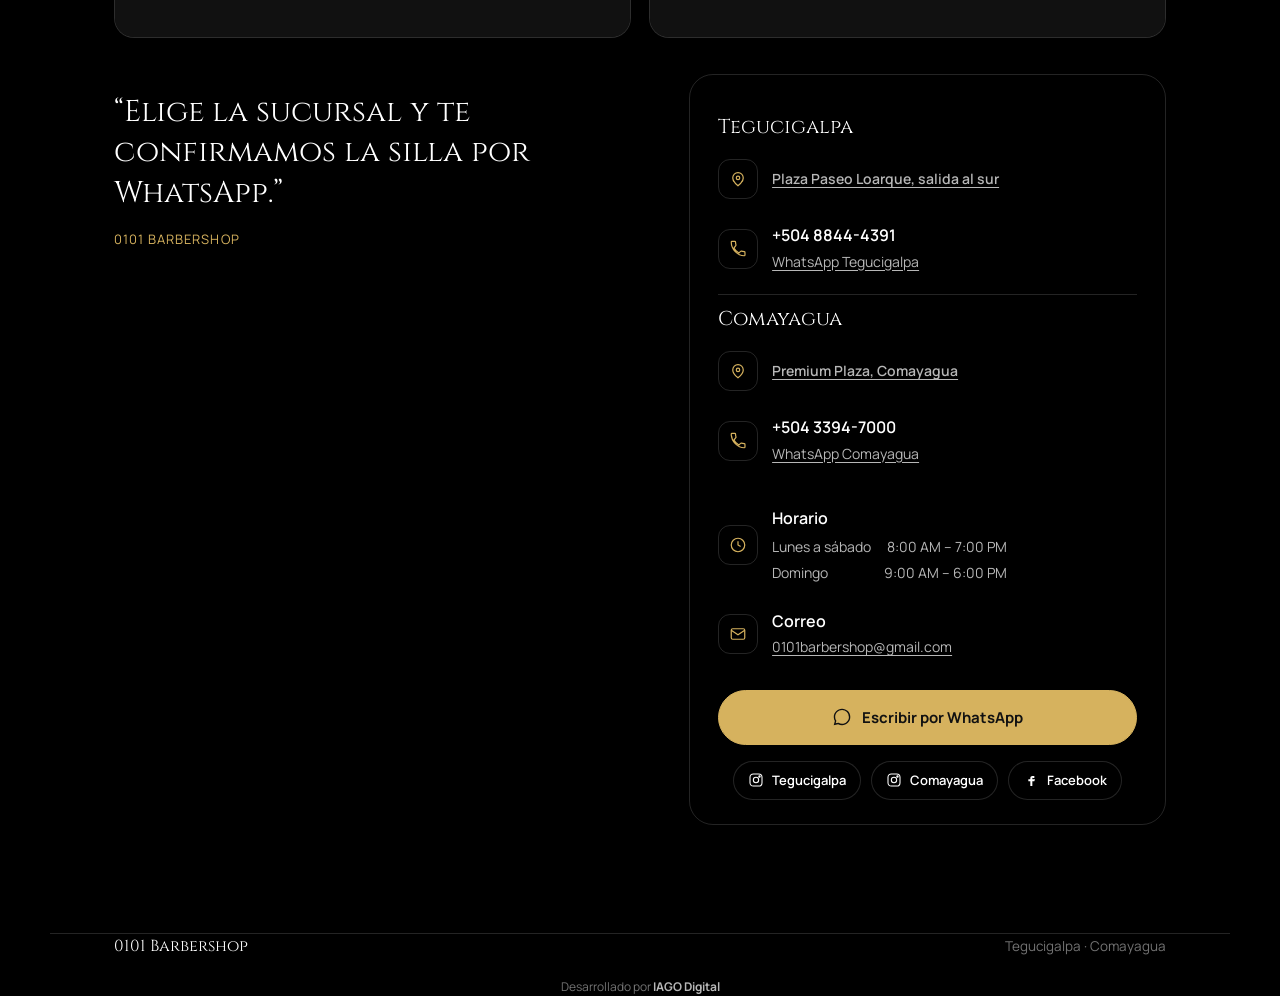
==== commit e5ed1a90: "Raise the hero photo framing above the original crop. Co-authored-by: stellier-fracta <stellier-frac" ====
--- a/index.html
+++ b/index.html
@@ -175,7 +175,7 @@
   .hero-img{
     width:100%; height:100%;
     object-fit:cover;
-    object-position:42% 82%;
+    object-position:42% 55%;
     transform:translateZ(0) scale(1.045);
   }
   .hero-media-overlay{
@@ -875,7 +875,7 @@
     .gallery-tile:nth-child(2),
     .gallery-tile:nth-child(3),
     .gallery-tile:nth-child(5){ margin-top:0; }
-    .hero-img{ object-position:center 78%; }
+    .hero-img{ object-position:center 48%; }
     .hero-field, .hero-grain{ display:none; }
     .hero-media-overlay{
       background:
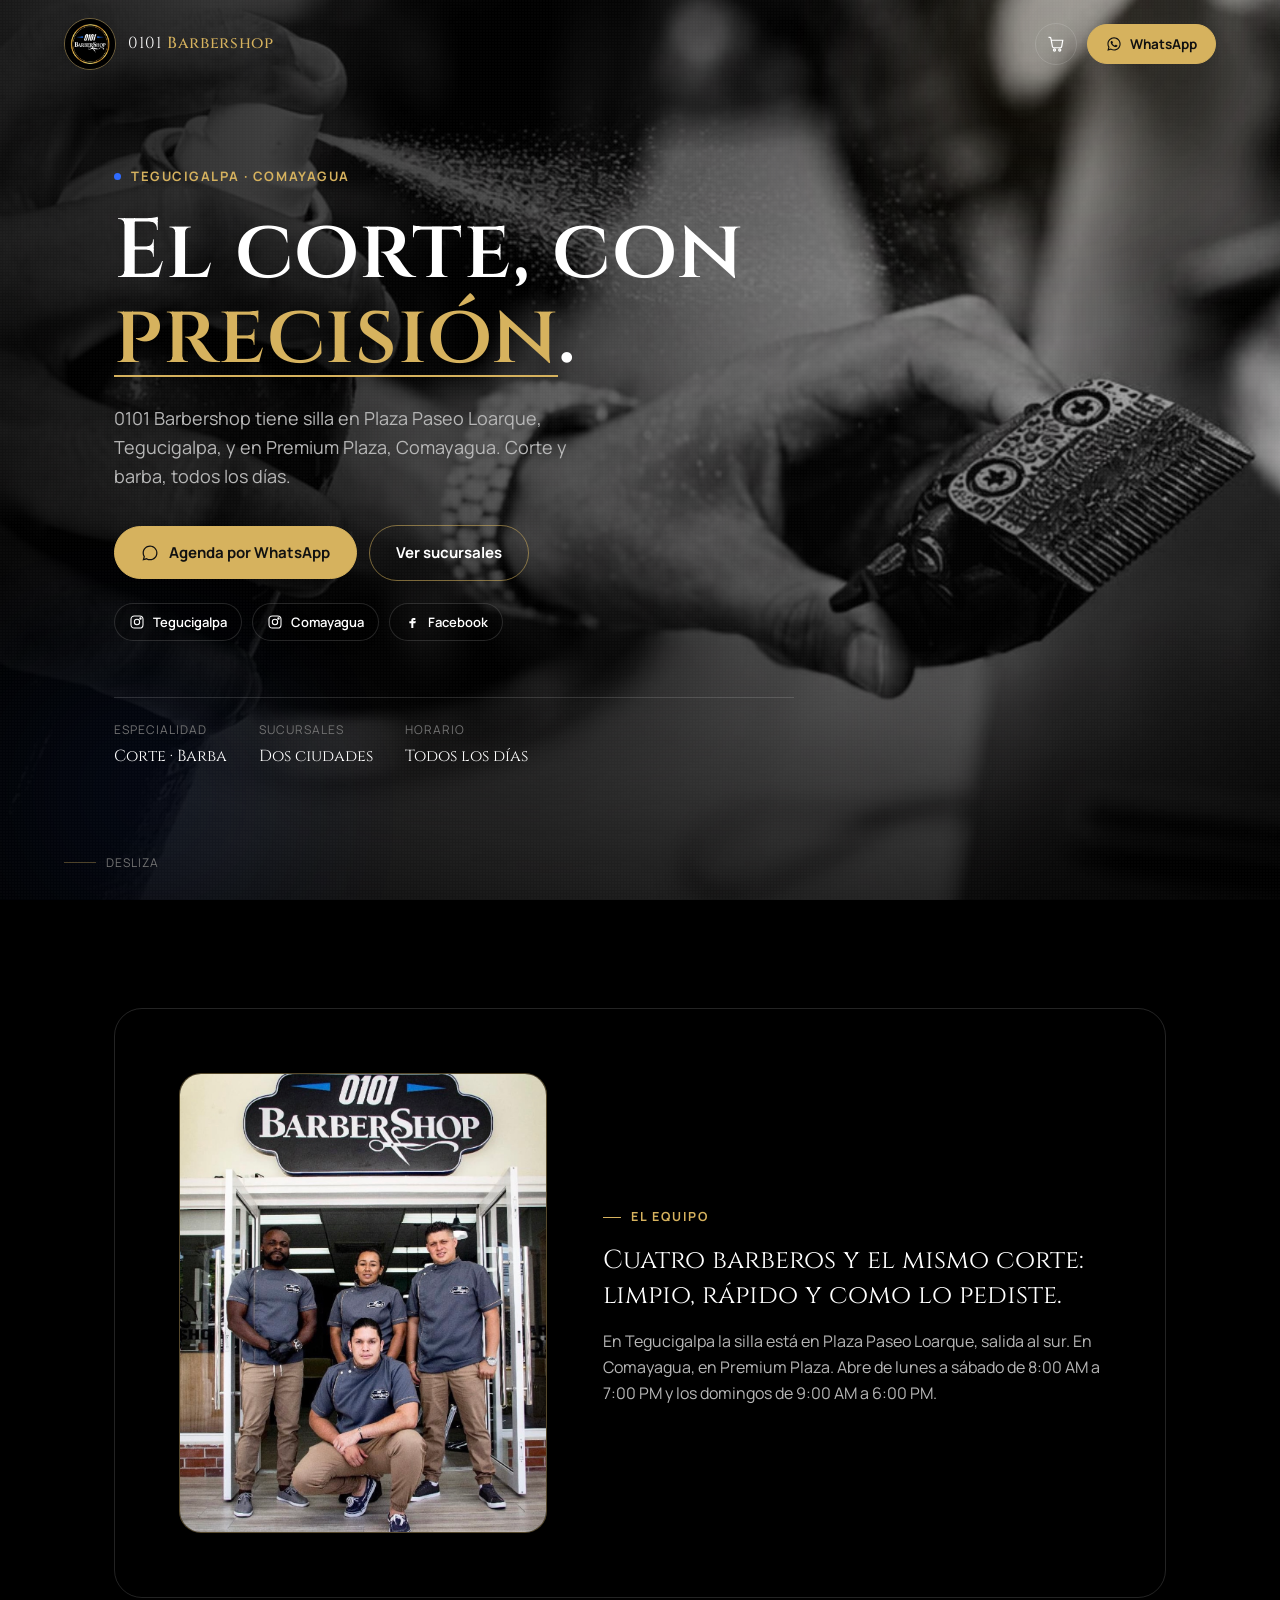
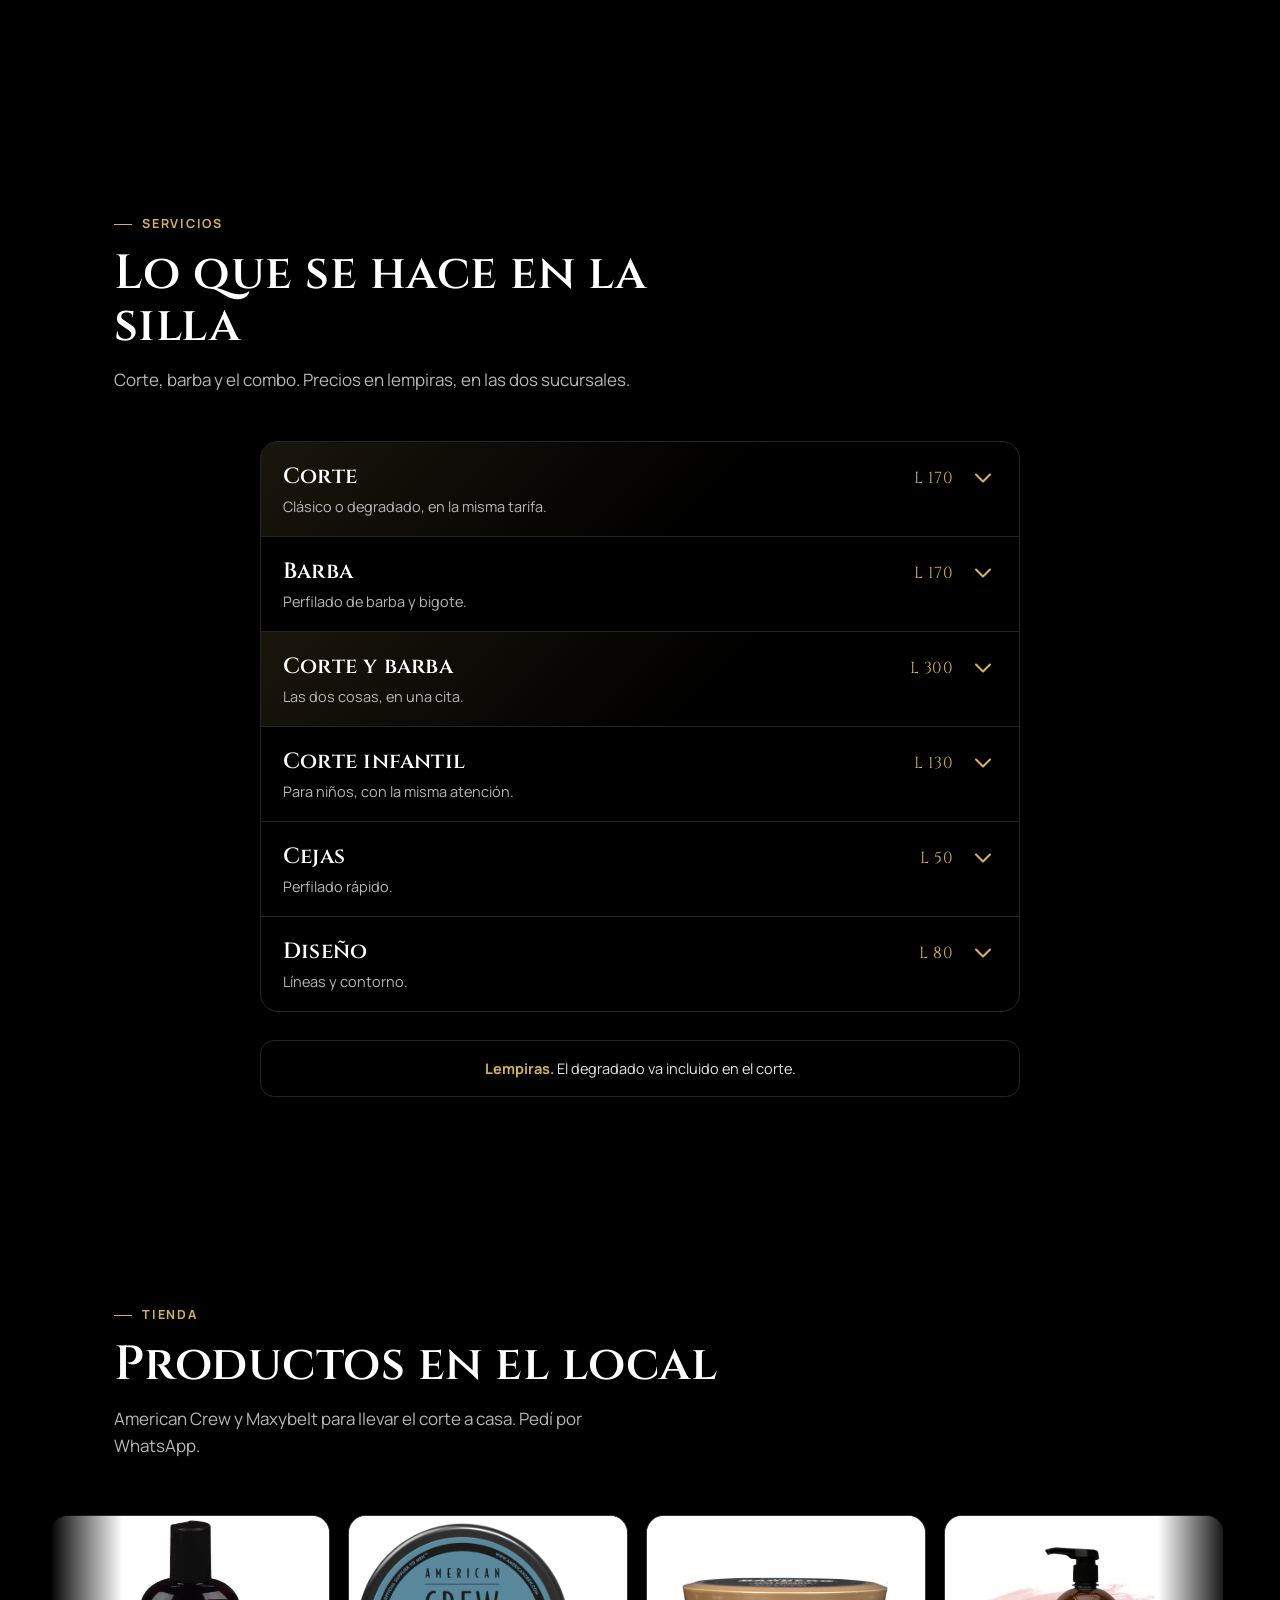
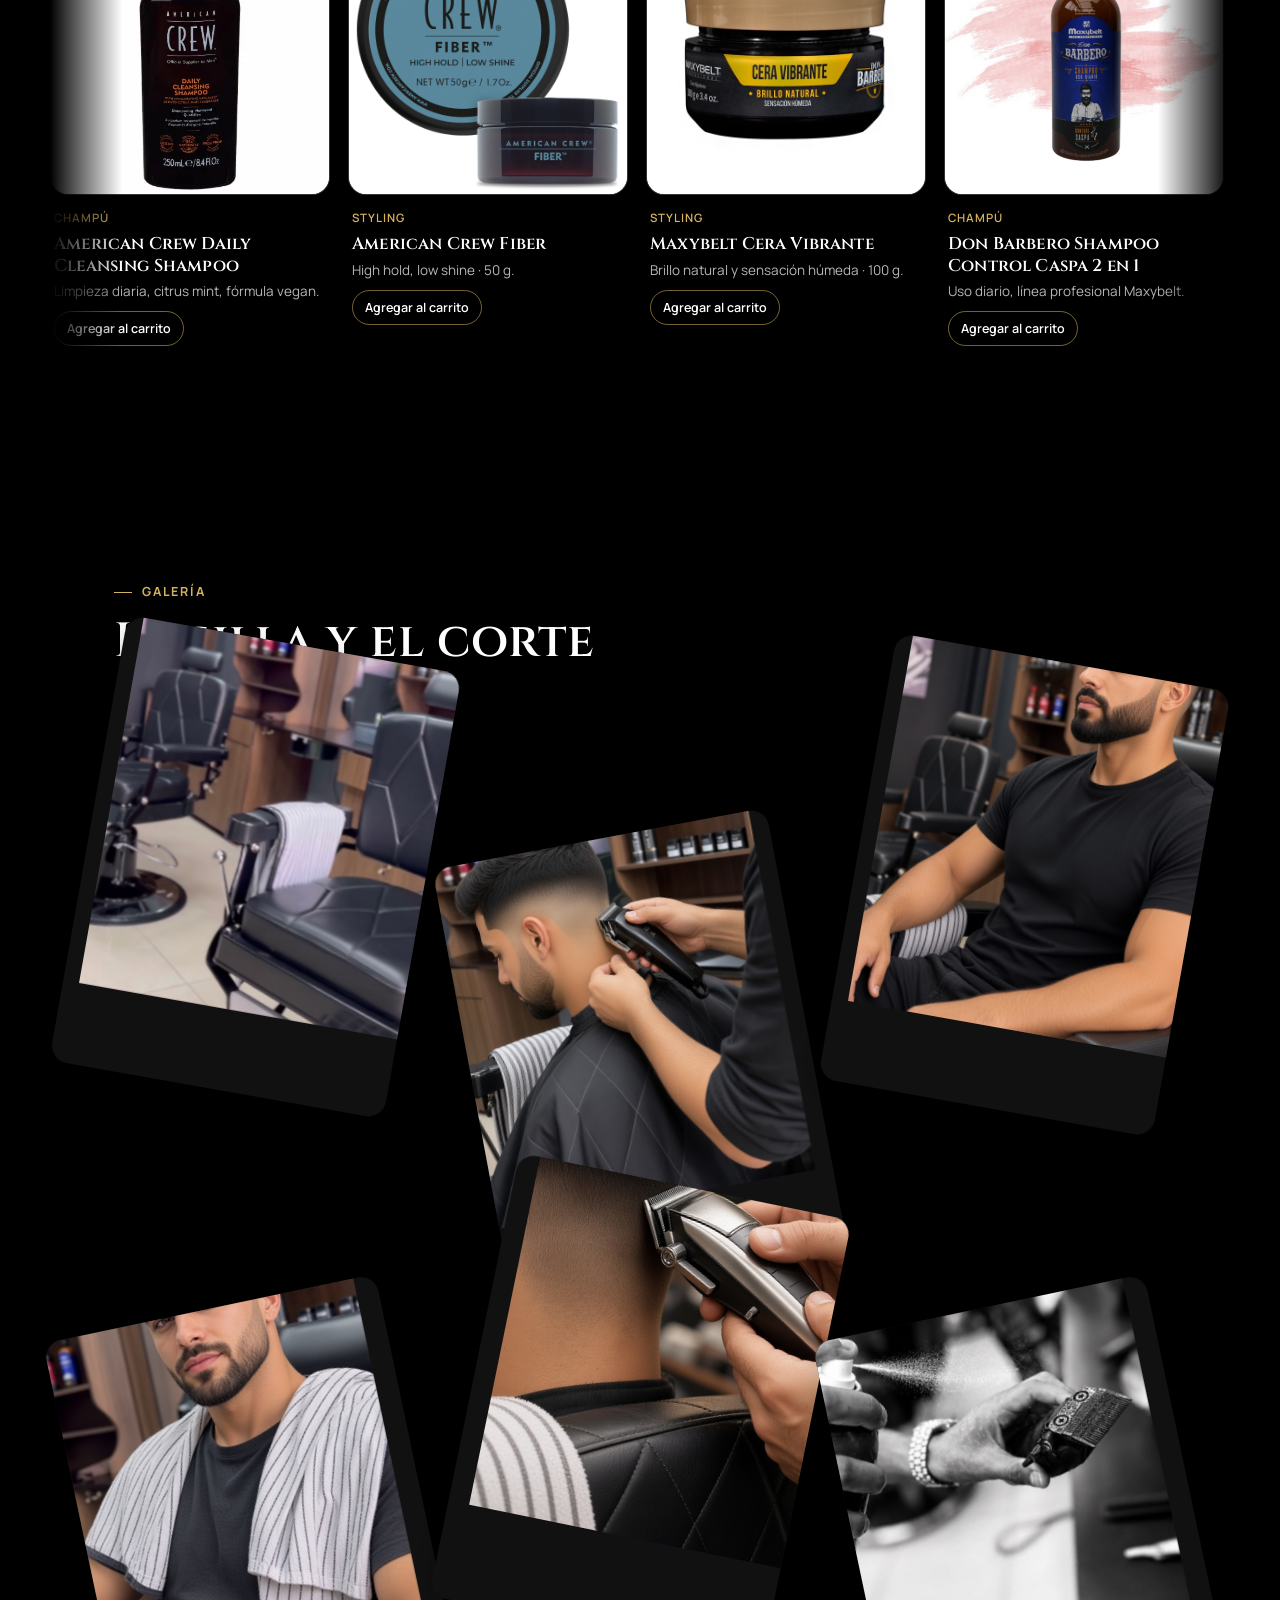
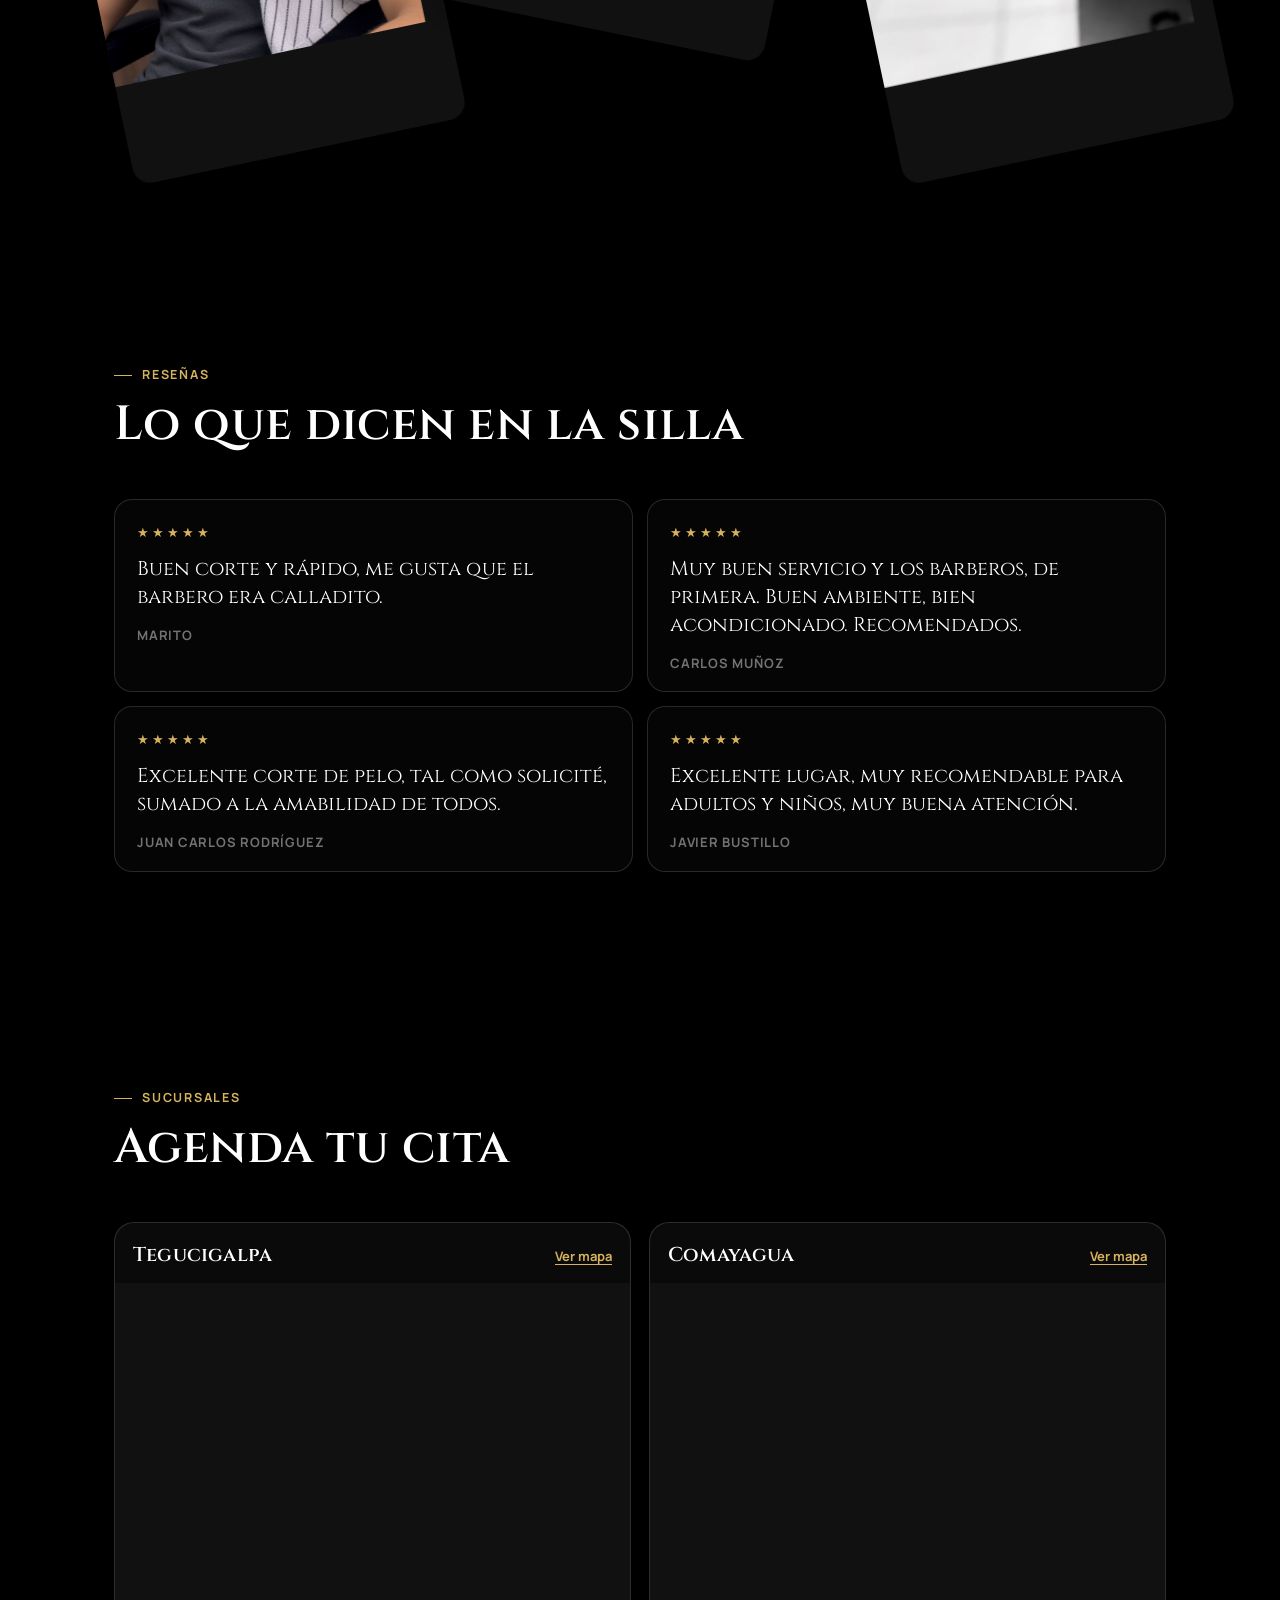
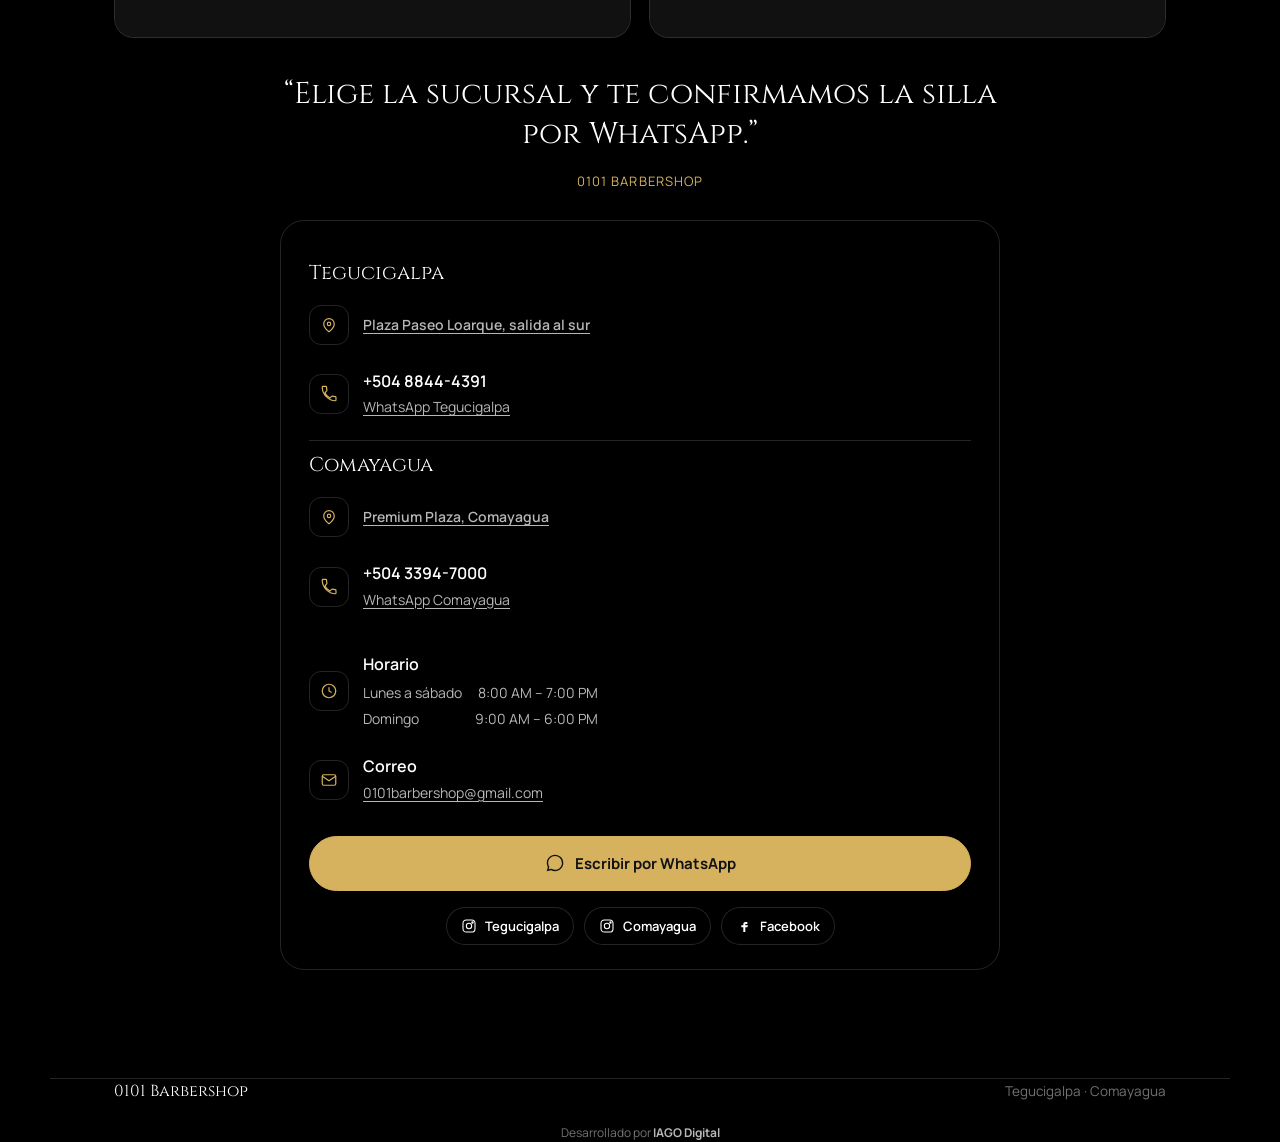
==== commit 424b8160: "Center the contact quote and card on desktop. Co-authored-by: stellier-fracta <stellier-fracta@users" ====
--- a/index.html
+++ b/index.html
@@ -547,13 +547,18 @@
   .map-frame iframe{ position:absolute; inset:0; width:100%; height:100%; border:0; }
 
   .contact-grid{
-    display:grid; grid-template-columns:1.05fr 0.95fr; gap:48px; align-items:start;
-  }
+    display:grid;
+    grid-template-columns:1fr;
+    gap:28px;
+    max-width:720px;
+    margin:0 auto;
+  }
+  .quote-block{ text-align:center; }
   .quote-block p{
     font-family:'Cinzel', serif;
     font-size:clamp(22px,2.6vw,30px);
     line-height:1.35;
-    margin-top:18px;
+    margin-top:0;
   }
   .quote-block .who{
     margin-top:16px;
@@ -870,7 +875,7 @@
   }
 
   @media (max-width: 900px){
-    .about-grid, .contact-grid, .maps-grid, .testimonials-grid{ grid-template-columns:1fr; }
+    .about-grid, .maps-grid, .testimonials-grid{ grid-template-columns:1fr; }
     .gallery-grid{ grid-template-columns:1fr 1fr; }
     .gallery-tile:nth-child(2),
     .gallery-tile:nth-child(3),
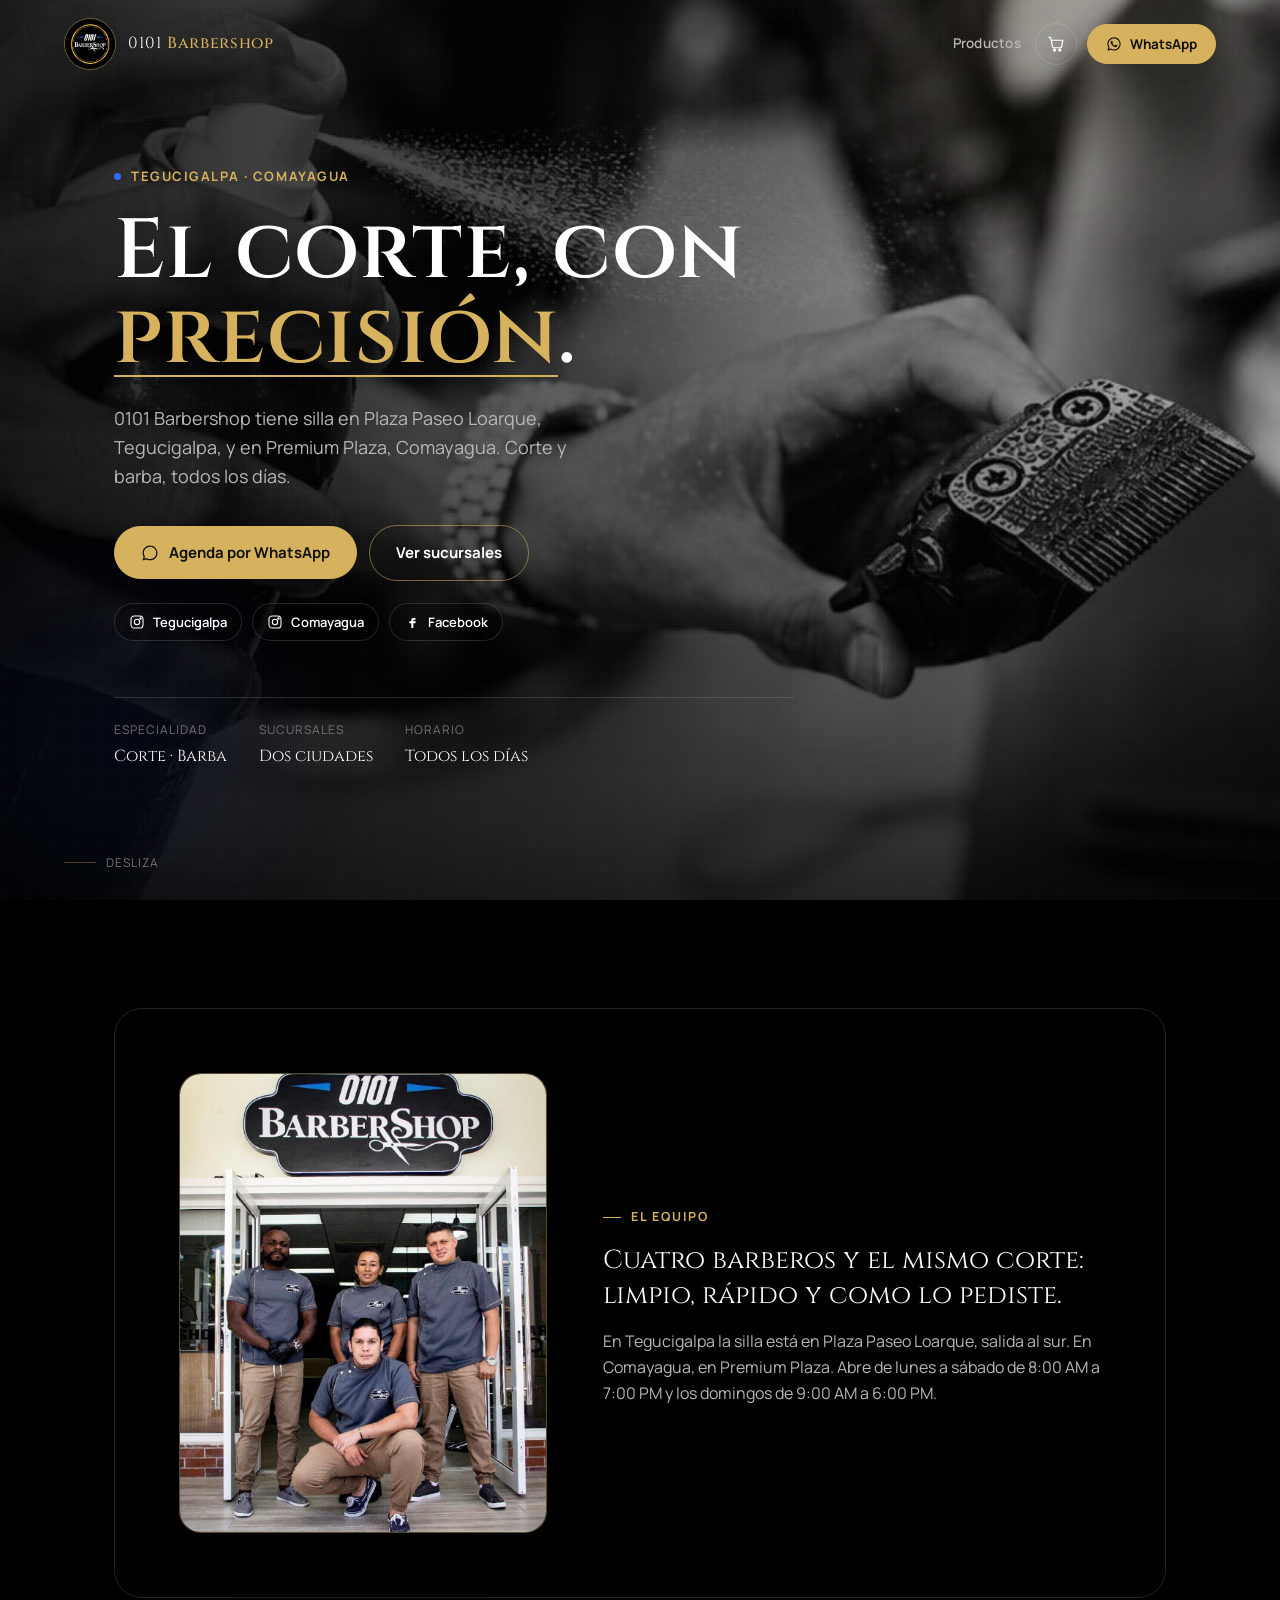
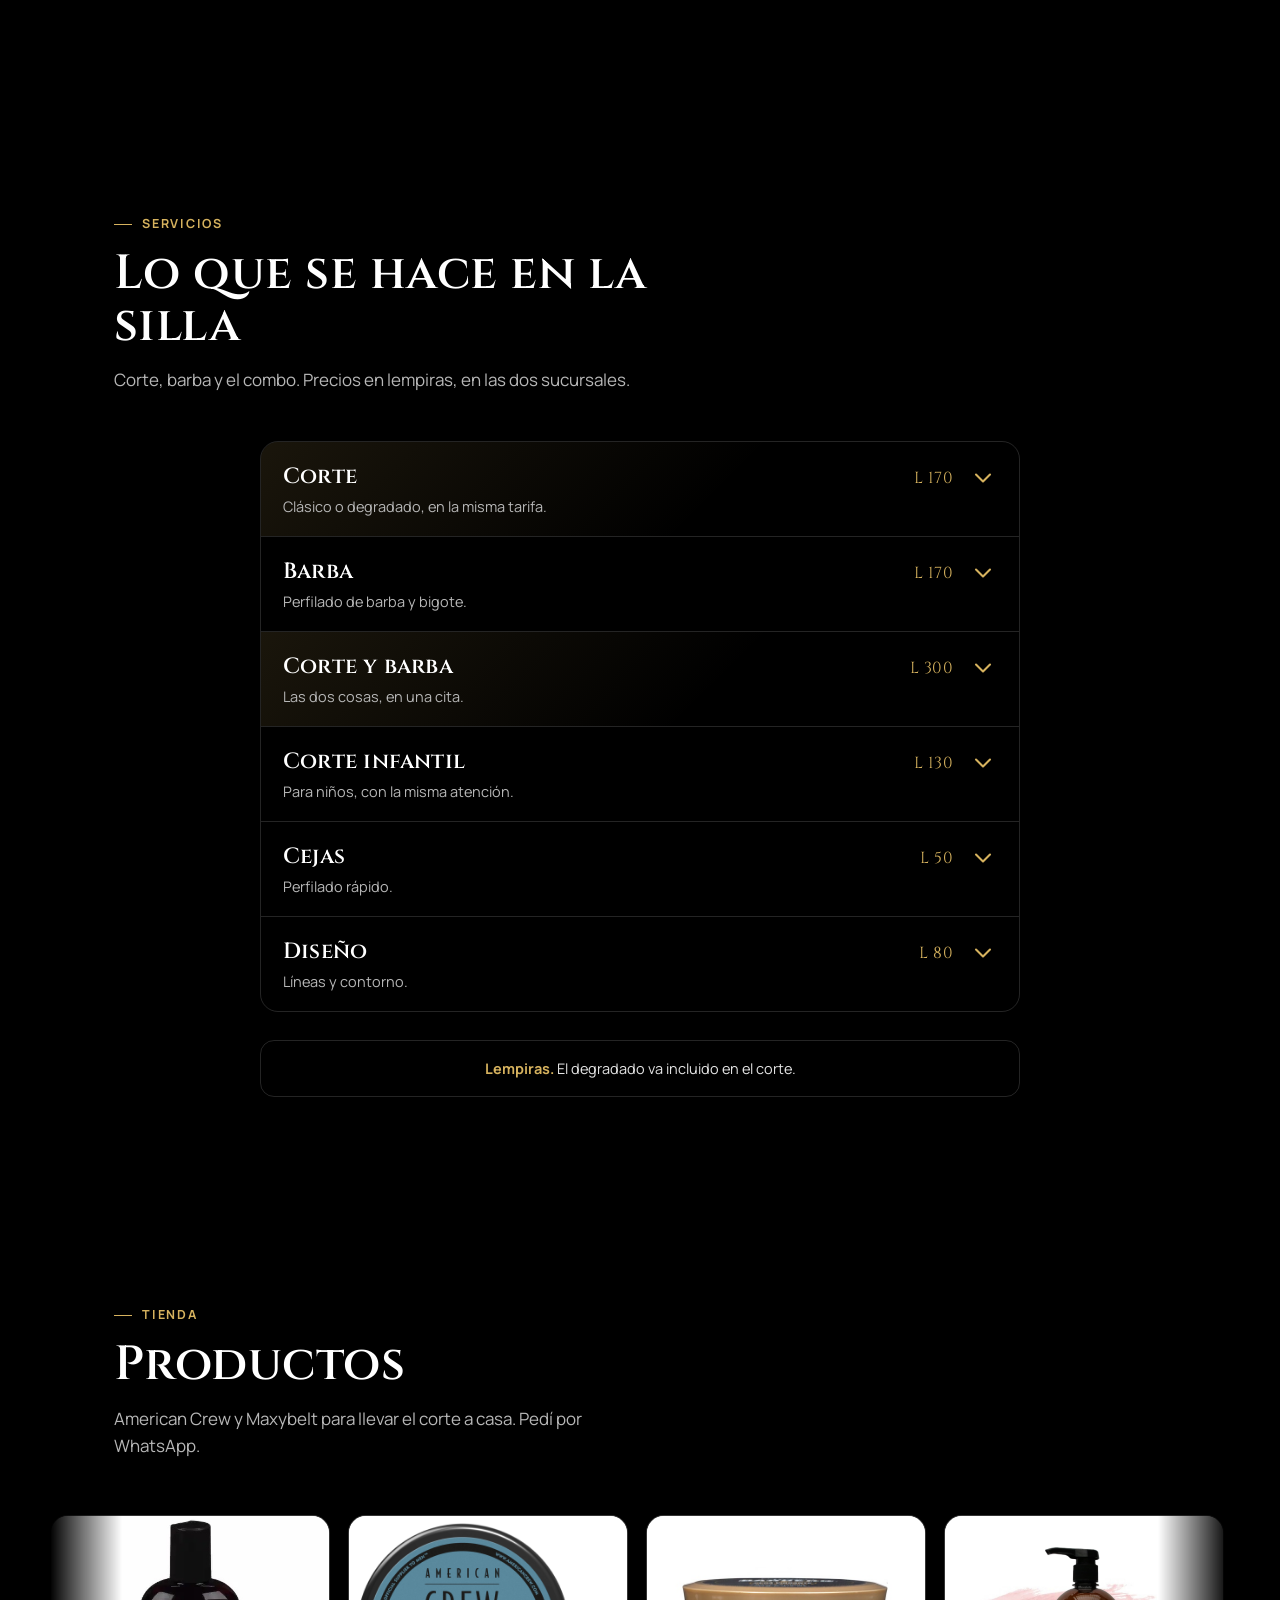
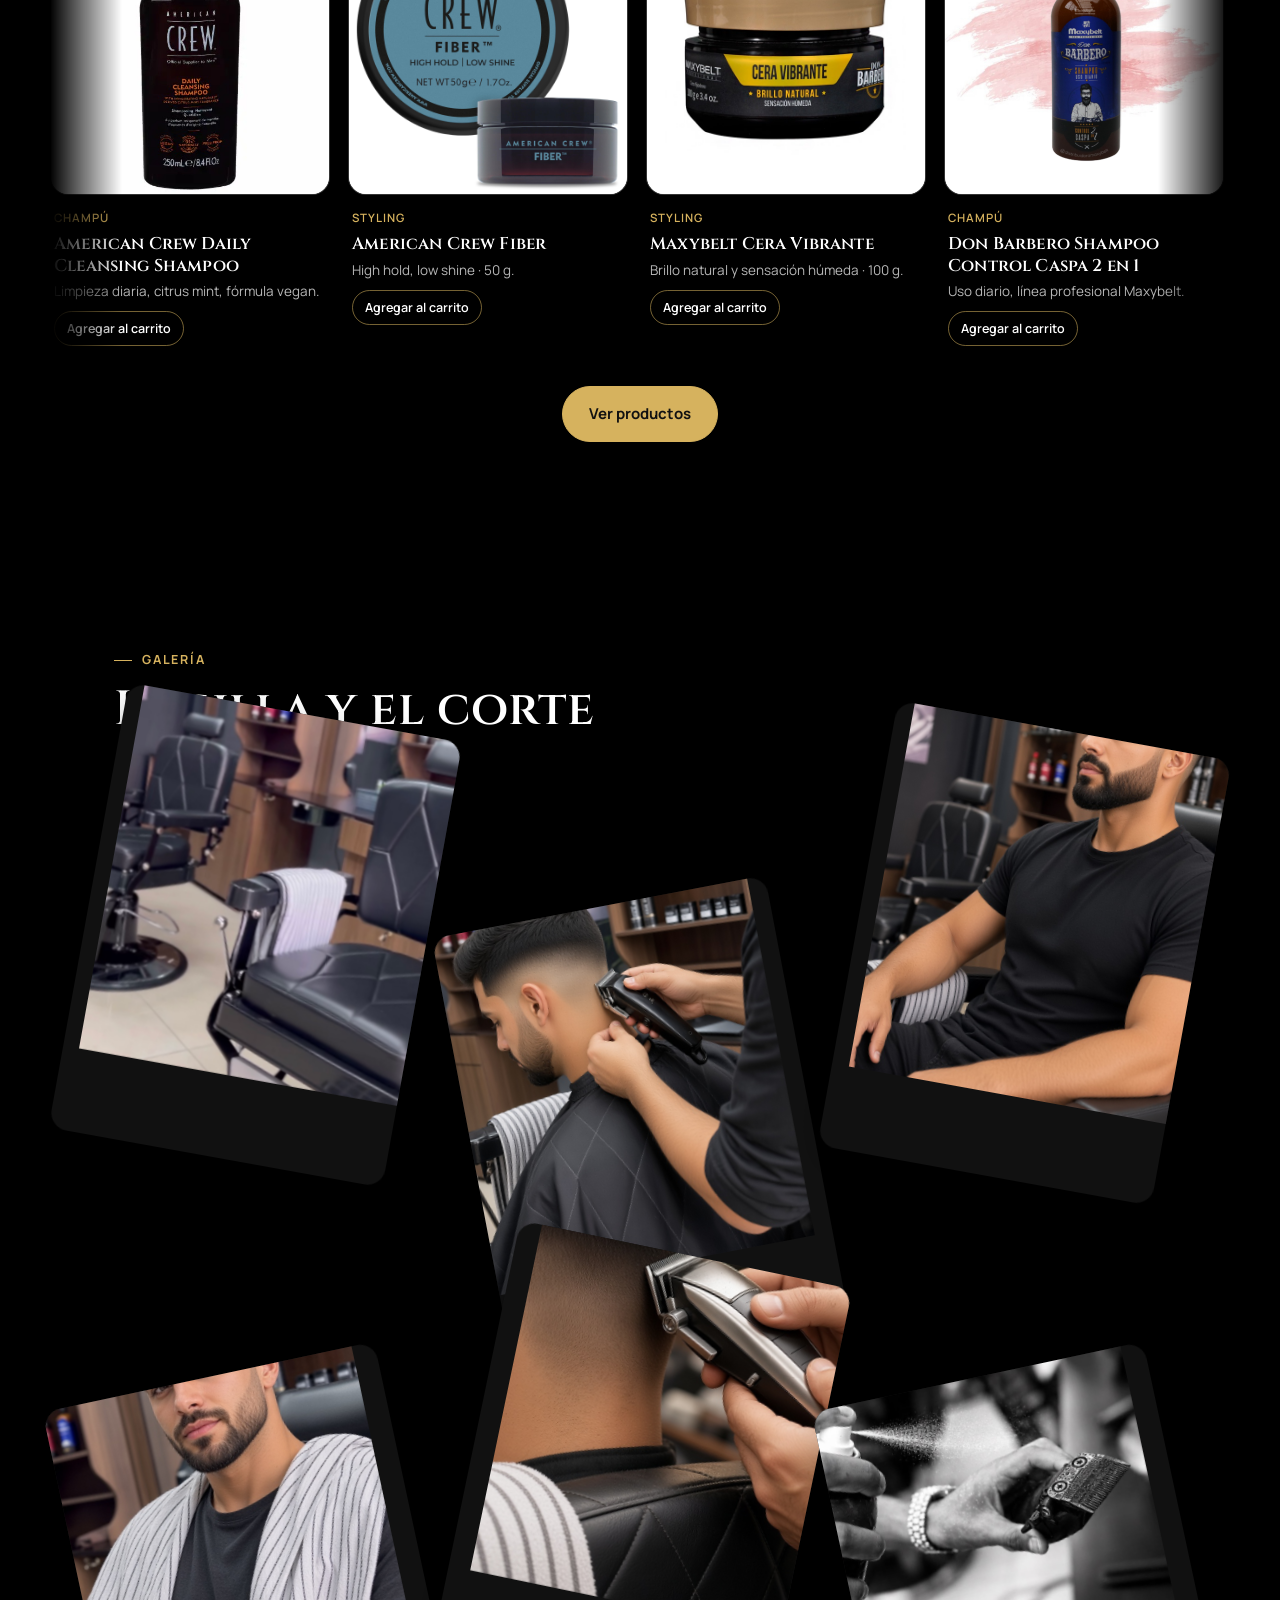
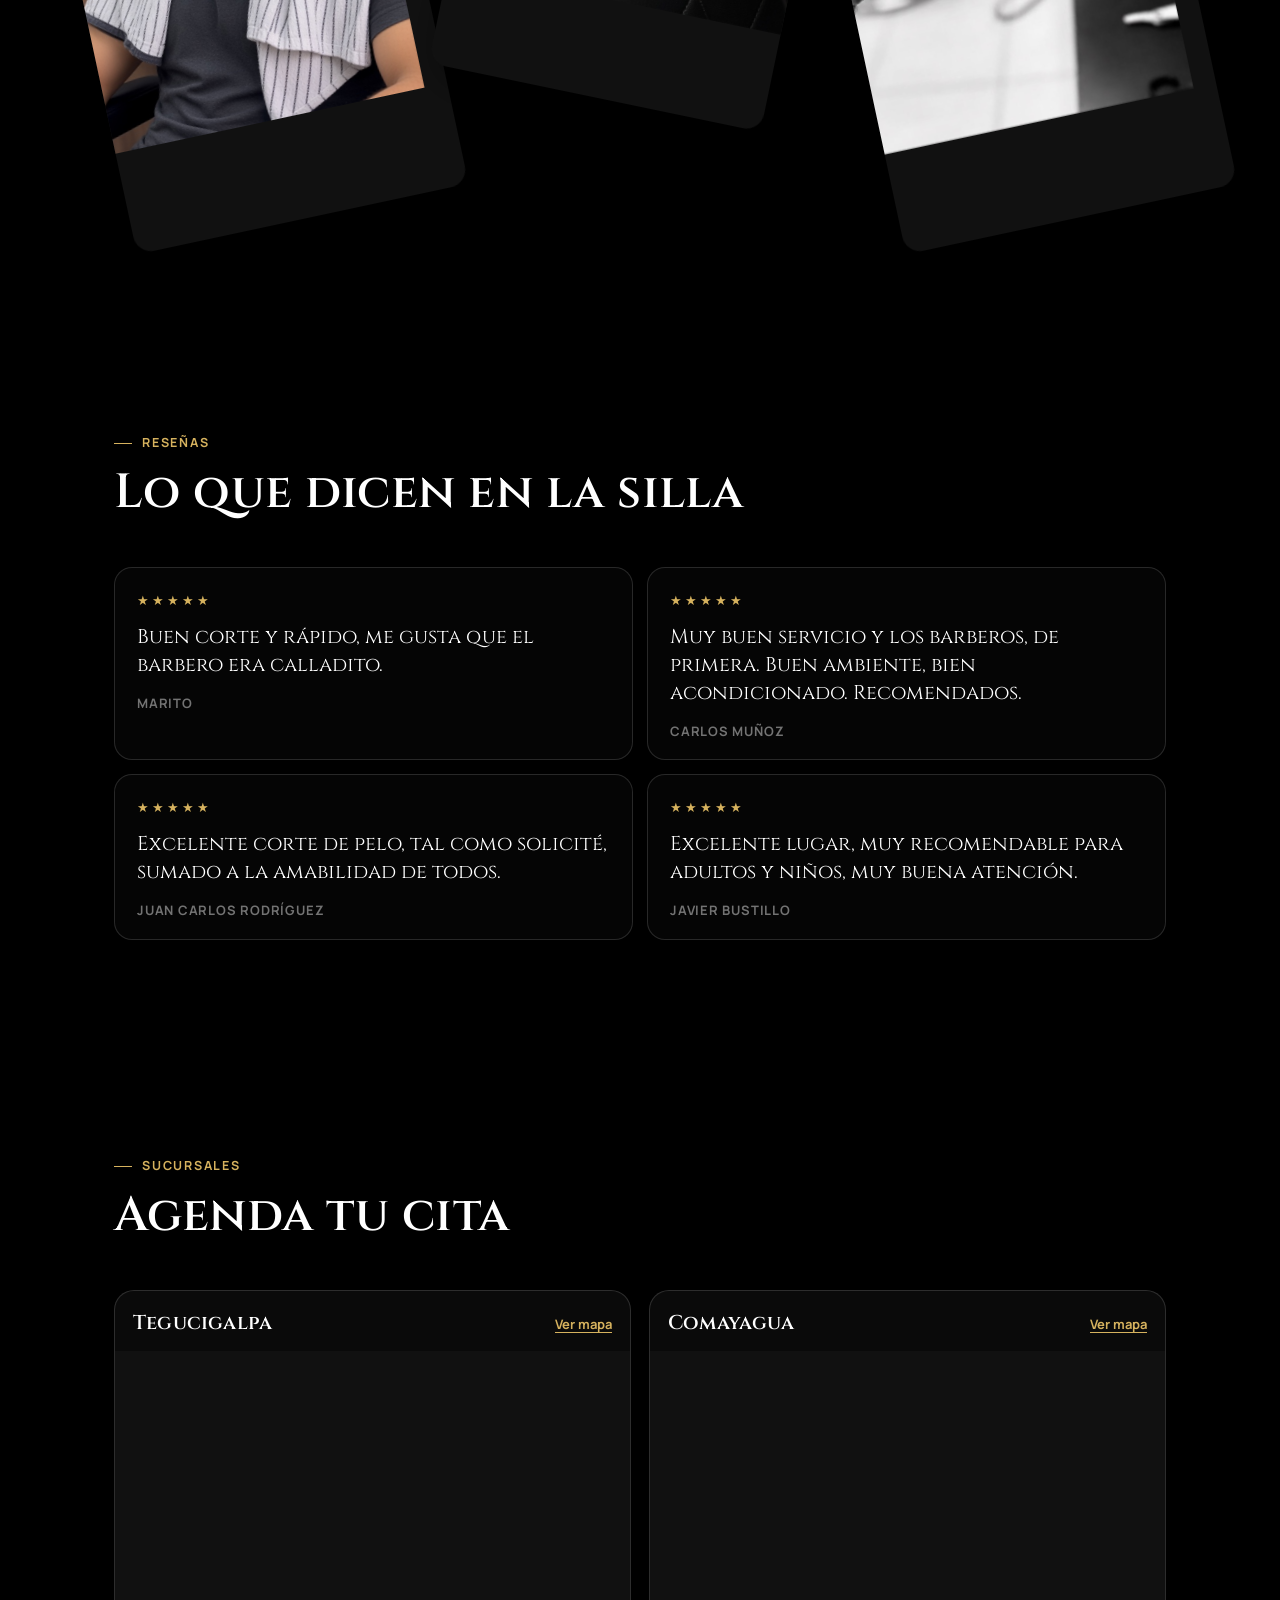
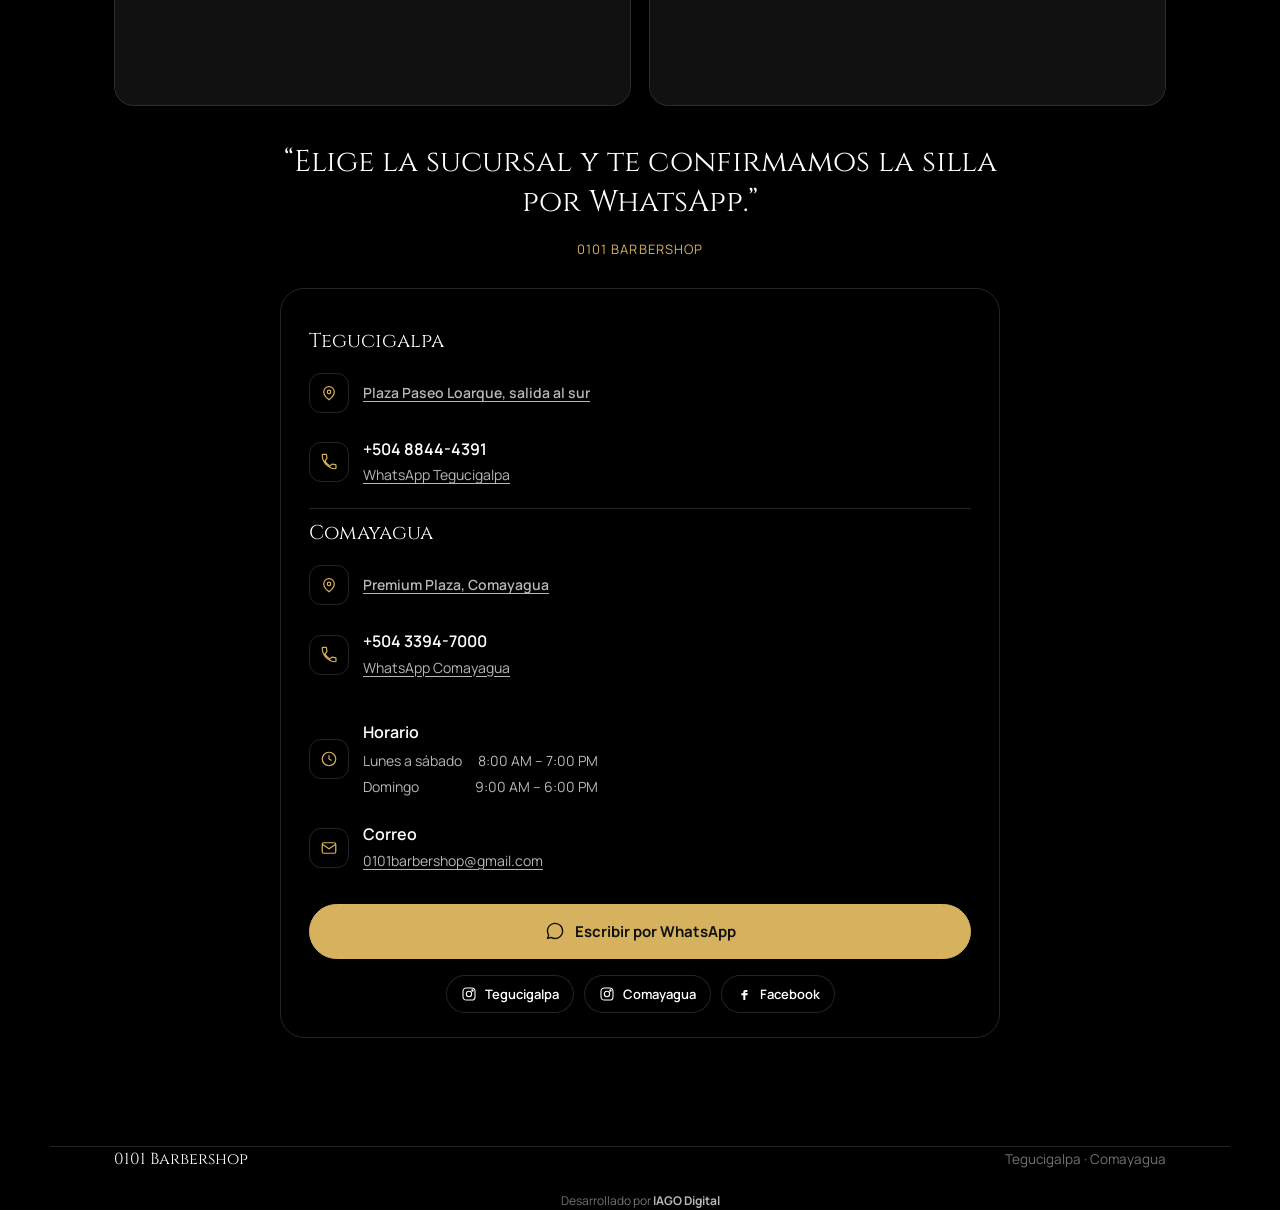
==== commit 12a47e83: "Add the products catalog page and a Ver productos CTA. Renames the homepage section to Productos and" ====
--- a/index.html
+++ b/index.html
@@ -10,894 +10,8 @@
 <link rel="preconnect" href="https://fonts.googleapis.com">
 <link rel="preconnect" href="https://fonts.gstatic.com" crossorigin>
 <link href="https://fonts.googleapis.com/css2?family=Cinzel:wght@500;600;700&family=Manrope:wght@400;500;600;700&display=swap" rel="stylesheet">
-<style>
-  :root{
-    --cream:      #000000;
-    --cream-2:    #0A0A0A;
-    --gray-light: #141414;
-    --ink:        #FFFFFF;
-    --ink-soft:   #B7B7B7;
-    --ink-faint:  #737373;
-    --gold:       #D6B25E;
-    --gold-2:     #F0D48A;
-    --blue:       #2F6BFF;
-    --accent:     #D6B25E;
-    --accent-inv: #111111;
-    --accent-hover:rgba(214,178,94,0.12);
-    --line:       rgba(255,255,255,0.14);
-    --line-strong:rgba(214,178,94,0.55);
-    --shadow-lg:  0 32px 80px -24px rgba(0,0,0,0.85);
-    --radius:     18px;
-    --ease:       cubic-bezier(.22,.61,.36,1);
-    --ease-snap:  cubic-bezier(.34,1.56,.64,1);
-    --maxw:       1180px;
-  }
-
-  *,*::before,*::after{ box-sizing:border-box; }
-  html{
-    scroll-behavior:smooth;
-    overflow-x:clip;
-  }
-  body{
-    margin:0;
-    background:var(--cream);
-    color:var(--ink);
-    font-family:'Manrope', sans-serif;
-    font-size:16px;
-    line-height:1.6;
-    -webkit-font-smoothing:antialiased;
-    overflow-x:clip;
-  }
-  body.picker-open{ overflow:hidden; }
-  h1,h2,h3,.display{
-    font-family:'Cinzel', serif;
-    font-weight:600;
-    letter-spacing:0.01em;
-    margin:0;
-    color:var(--ink);
-  }
-  p{ margin:0; }
-  a{ color:inherit; text-decoration:none; }
-  button{ font-family:inherit; color:inherit; cursor:pointer; }
-  img{ max-width:100%; display:block; }
-  ::selection{ background:var(--gold); color:var(--accent-inv); }
-
-  .wrap{ max-width:var(--maxw); margin:0 auto; padding:0 clamp(20px,5vw,64px); }
-
-  [data-reveal]{
-    opacity:0;
-    transform:translateY(48px) scale(0.96);
-    filter:blur(8px);
-    transition:opacity 1s var(--ease), transform 1s var(--ease), filter 1s var(--ease);
-    transition-delay:var(--delay,0s);
-  }
-  [data-reveal].is-visible{
-    opacity:1;
-    transform:translateY(0) scale(1);
-    filter:blur(0);
-  }
-  [data-reveal="scale"]{ transform:scale(0.88); }
-  [data-reveal="scale"].is-visible{ transform:scale(1); }
-
-  .hero .hero-inner [data-reveal]{
-    filter:none;
-    transform:translateX(-56px);
-    opacity:0;
-    transition:opacity .9s var(--ease), transform .9s var(--ease);
-  }
-  .hero .hero-inner [data-reveal].is-visible{
-    transform:translateX(0);
-    opacity:1;
-  }
-  .hero .scroll-cue{
-    filter:none;
-    transform:translateX(-32px);
-    opacity:0;
-    transition:opacity .8s var(--ease) .5s, transform .8s var(--ease) .5s;
-  }
-  .hero .scroll-cue.is-visible{
-    transform:translateX(0);
-    opacity:1;
-  }
-  .hero-meta .item{
-    opacity:0;
-    transform:translateX(-28px);
-    transition:opacity .75s var(--ease), transform .75s var(--ease);
-  }
-  .hero-meta.is-visible .item{
-    opacity:1;
-    transform:translateX(0);
-  }
-  .hero-meta.is-visible .item:nth-child(1){ transition-delay:.38s; }
-  .hero-meta.is-visible .item:nth-child(2){ transition-delay:.48s; }
-  .hero-meta.is-visible .item:nth-child(3){ transition-delay:.58s; }
-
-  @media (prefers-reduced-motion: reduce){
-    [data-reveal],
-    .hero .hero-inner [data-reveal],
-    .hero .scroll-cue,
-    .hero-meta .item{
-      opacity:1 !important;
-      transform:none !important;
-      filter:none !important;
-      transition:none !important;
-    }
-    *{ scroll-behavior:auto !important; animation:none !important; }
-  }
-
-  nav{
-    position:fixed; top:0; left:0; right:0; z-index:100;
-    display:flex; align-items:center; justify-content:space-between;
-    padding:18px clamp(20px,5vw,64px);
-    transition:background .4s var(--ease), padding .4s var(--ease), box-shadow .4s var(--ease);
-  }
-  .nav.scrolled{
-    background:rgba(0,0,0,0.92);
-    backdrop-filter:blur(16px);
-    -webkit-backdrop-filter:blur(16px);
-    padding-top:12px; padding-bottom:12px;
-    box-shadow:0 1px 0 var(--line);
-  }
-  .nav-brand{
-    display:flex; align-items:center; gap:12px;
-    font-family:'Cinzel', serif;
-    font-size:16px;
-    letter-spacing:0.04em;
-  }
-  .nav-brand em{ font-style:normal; color:var(--gold); font-weight:500; }
-  .nav-logo{
-    width:52px; height:52px; border-radius:50%;
-    object-fit:cover;
-    border:1px solid rgba(214,178,94,0.45);
-  }
-  .nav-cta{
-    display:inline-flex; align-items:center; gap:8px;
-    background:var(--gold); color:var(--accent-inv);
-    border:1.5px solid var(--gold);
-    padding:10px 18px; border-radius:100px;
-    font-size:13.5px; font-weight:700;
-    transition:transform .35s var(--ease-snap), background .3s;
-  }
-  .nav-cta:hover{ transform:translateY(-2px); background:var(--gold-2); }
-  .nav-cta svg{ width:16px; height:16px; }
-
-  .hero{
-    position:relative;
-    min-height:100svh;
-    display:flex;
-    align-items:center;
-    overflow:hidden;
-    background:#000;
-  }
-  .hero-media{
-    position:absolute; inset:0; z-index:0;
-  }
-  .hero-img{
-    width:100%; height:100%;
-    object-fit:cover;
-    object-position:42% 55%;
-    transform:translateZ(0) scale(1.045);
-  }
-  .hero-media-overlay{
-    position:absolute; inset:0; z-index:1;
-    background:
-      linear-gradient(to right, rgba(0,0,0,0.88) 0%, rgba(0,0,0,0.62) 46%, rgba(0,0,0,0.28) 100%),
-      linear-gradient(to top, rgba(0,0,0,0.72) 0%, transparent 46%);
-  }
-  .hero-field{
-    position:absolute; inset:0; z-index:1; pointer-events:none;
-  }
-  .blob{
-    position:absolute; border-radius:50%;
-    filter:blur(70px);
-    opacity:.35;
-    will-change:transform;
-    transform:translateZ(0);
-  }
-  .blob-a{
-    width:520px; height:520px; top:-160px; right:-120px;
-    background:radial-gradient(circle at 30% 30%, rgba(214,178,94,0.28), transparent 70%);
-  }
-  .blob-b{
-    width:420px; height:420px; bottom:-140px; left:-100px;
-    background:radial-gradient(circle at 60% 40%, rgba(47,107,255,0.22), transparent 70%);
-    opacity:.45;
-  }
-  .blob-c{
-    width:280px; height:280px; top:42%; left:58%;
-    background:radial-gradient(circle, rgba(255,255,255,0.08), transparent 70%);
-    opacity:.55;
-  }
-  .hero-grain{
-    position:absolute; inset:0; z-index:1; pointer-events:none; opacity:.18; mix-blend-mode:screen;
-    background-image:radial-gradient(circle at 1px 1px, rgba(255,255,255,0.08) 1px, transparent 0);
-    background-size:3px 3px;
-  }
-  .hero-inner{
-    position:relative; z-index:2; will-change:transform;
-    width:100%;
-    padding:clamp(120px,16vh,160px) clamp(20px,5vw,64px) clamp(88px,12vh,120px);
-    max-width:var(--maxw);
-    margin:0 auto;
-  }
-  .eyebrow-row{
-    display:flex; align-items:center; gap:10px;
-    color:var(--gold); font-size:13px; font-weight:700;
-    letter-spacing:0.12em; text-transform:uppercase;
-    margin-bottom:22px;
-  }
-  .eyebrow-dot{
-    width:7px; height:7px; border-radius:50%; background:var(--blue); flex:none;
-  }
-  .hero h1{
-    font-size:clamp(42px, 7vw, 84px);
-    line-height:1.02;
-    max-width:14ch;
-  }
-  .hero h1 .accent-word{
-    color:var(--gold);
-    position:relative;
-    display:inline-block;
-  }
-  .hero h1 .accent-word::after{
-    content:''; position:absolute; bottom:.04em; left:0; width:100%; height:2px;
-    background:var(--gold);
-  }
-  .hero-desc{
-    margin-top:24px;
-    max-width:46ch;
-    font-size:clamp(16px,2vw,18px);
-    color:var(--ink-soft);
-  }
-  .hero-actions{
-    margin-top:34px;
-    display:flex; flex-wrap:wrap; gap:12px; align-items:center;
-  }
-  .btn{
-    display:inline-flex; align-items:center; gap:10px;
-    padding:15px 26px; border-radius:100px;
-    font-size:15px; font-weight:700;
-    border:1.5px solid transparent;
-    transition:transform .35s var(--ease), background .3s, border-color .3s, color .3s;
-  }
-  .btn svg{ width:18px; height:18px; flex:none; }
-  .btn-primary{ background:var(--gold); color:var(--accent-inv); border-color:var(--gold); }
-  .btn-primary:hover{ transform:translateY(-3px); background:var(--gold-2); }
-  .btn-ghost{
-    background:transparent; color:var(--ink);
-    border-color:rgba(214,178,94,0.55);
-  }
-  .btn-ghost:hover{ background:var(--accent-hover); transform:translateY(-3px); }
-  .hero-social{
-    margin-top:22px;
-    display:flex; flex-wrap:wrap; gap:10px;
-  }
-  .social-pill{
-    display:inline-flex; align-items:center; gap:8px;
-    padding:8px 14px;
-    border-radius:100px;
-    border:1px solid var(--line);
-    color:var(--ink);
-    font-size:13px; font-weight:600;
-    background:rgba(0,0,0,0.25);
-    transition:transform .3s var(--ease), border-color .3s, background .3s;
-  }
-  .social-pill:hover{
-    transform:translateY(-2px);
-    border-color:var(--line-strong);
-    background:var(--accent-hover);
-  }
-  .social-pill svg{ width:16px; height:16px; flex:none; }
-  .hero-meta{
-    margin-top:56px;
-    display:flex; flex-wrap:wrap; gap:32px;
-    padding-top:22px; border-top:1px solid var(--line);
-    max-width:680px;
-  }
-  .hero-meta .item{ display:flex; flex-direction:column; gap:4px; }
-  .hero-meta .label{ font-size:12px; letter-spacing:0.08em; text-transform:uppercase; color:var(--ink-faint); }
-  .hero-meta .value{ font-family:'Cinzel', serif; font-size:16px; }
-  .scroll-cue{
-    position:absolute; bottom:28px; left:clamp(20px,5vw,64px);
-    display:flex; align-items:center; gap:10px;
-    font-size:12px; letter-spacing:0.08em; text-transform:uppercase;
-    color:var(--ink-faint); z-index:2;
-  }
-  .scroll-cue .line{
-    width:32px; height:1px; background:rgba(214,178,94,0.35);
-    position:relative; overflow:hidden;
-  }
-  .scroll-cue .line::after{
-    content:''; position:absolute; left:-100%; top:0; width:100%; height:100%;
-    background:var(--gold);
-    animation:cue 2.2s ease-in-out infinite;
-  }
-  @keyframes cue{ 0%{left:-100%;} 50%{left:0;} 100%{left:100%;} }
-
-  section{ position:relative; padding:108px 0; scroll-margin-top:84px; }
-  .kicker{
-    display:inline-flex; align-items:center; gap:10px;
-    font-size:12.5px; color:var(--gold); font-weight:700;
-    text-transform:uppercase; letter-spacing:0.14em;
-  }
-  .kicker::before{ content:''; width:18px; height:1px; background:var(--gold); }
-  .section-head{
-    display:flex; flex-direction:column; gap:14px;
-    max-width:640px;
-    margin-bottom:48px;
-  }
-  .section-head h2{ font-size:clamp(30px,4vw,48px); line-height:1.08; }
-  .section-head p{ color:var(--ink-soft); font-size:17px; max-width:52ch; }
-
-  .about{
-    border:1px solid var(--line);
-    border-radius:28px;
-    padding:clamp(28px,5vw,64px);
-  }
-  .about-grid{
-    display:grid; grid-template-columns:0.85fr 1.15fr; gap:56px; align-items:center;
-  }
-  .about-card{
-    perspective:1400px;
-  }
-  .about-card-inner{
-    border-radius:22px;
-    overflow:hidden;
-    aspect-ratio:4/5;
-    border:1px solid rgba(214,178,94,0.35);
-    background:#111;
-    box-shadow:var(--shadow-lg);
-    transform:rotateX(var(--rx,0deg)) rotateY(var(--ry,0deg)) translateZ(0);
-    transition:transform .35s var(--ease), box-shadow .35s var(--ease);
-    will-change:transform;
-  }
-  .about-card-inner img{
-    width:100%;
-    height:100%;
-    object-fit:cover;
-    object-position:center 20%;
-  }
-  .about-copy .lede{
-    font-family:'Cinzel', serif;
-    font-size:clamp(20px,2.4vw,26px);
-    line-height:1.35;
-    margin-top:16px;
-  }
-  .about-copy .body-p{ color:var(--ink-soft); margin-top:16px; }
-
-  .services-accordion{
-    display:flex; flex-direction:column;
-    max-width:760px; margin:0 auto;
-    border:1px solid var(--line);
-    border-radius:var(--radius);
-    overflow:hidden;
-  }
-  .service-item{ border-bottom:1px solid var(--line); }
-  .service-item:last-child{ border-bottom:none; }
-  .service-item.is-hot .service-trigger{
-    background:linear-gradient(135deg, rgba(214,178,94,0.12), transparent 60%);
-  }
-  .service-trigger{
-    width:100%;
-    display:flex; align-items:flex-start; justify-content:space-between; gap:16px;
-    padding:20px 22px;
-    background:transparent; border:none; text-align:left;
-  }
-  .service-trigger-text{ display:block; flex:1; min-width:0; }
-  .service-trigger:hover{ background:rgba(255,255,255,0.03); }
-  .service-trigger:focus-visible{ outline:2px solid var(--gold); outline-offset:-2px; }
-  .service-heading{
-    display:flex; align-items:baseline; justify-content:space-between; gap:16px;
-    width:100%;
-  }
-  .service-trigger h3{ font-size:clamp(18px,2vw,22px); }
-  .service-price{
-    font-family:'Cinzel', serif;
-    color:var(--gold);
-    font-size:16px;
-    letter-spacing:0.03em;
-    white-space:nowrap;
-  }
-  .service-teaser{ margin-top:6px; color:var(--ink-soft); font-size:14.5px; }
-  .service-chevron{
-    width:28px; height:28px; flex:none; margin-top:2px;
-    color:var(--gold);
-    transition:transform .35s var(--ease);
-  }
-  .service-chevron svg{ width:18px; height:18px; }
-  .service-item.is-open .service-chevron{ transform:rotate(180deg); }
-  .service-panel{
-    display:grid;
-    grid-template-rows:0fr;
-    transition:grid-template-rows .4s var(--ease);
-  }
-  .service-item.is-open .service-panel{ grid-template-rows:1fr; }
-  .service-panel-inner{ overflow:hidden; }
-  .service-desc{
-    margin:0;
-    padding:0 22px 20px;
-    color:var(--ink-soft);
-    font-size:15px;
-  }
-  .pricing-note{
-    margin:28px auto 0;
-    max-width:760px;
-    padding:16px 20px;
-    border:1px solid var(--line);
-    border-radius:14px;
-    text-align:center;
-    color:#E4E4E4;
-    font-size:14.5px;
-  }
-  .pricing-note b{ color:var(--gold); font-weight:700; }
-
-  #galeria .wrap{ overflow:visible; }
-  .gallery-grid{
-    display:grid;
-    grid-template-columns:repeat(3, 1fr);
-    gap:18px;
-    padding-bottom:40px;
-  }
-  .gallery-tile{
-    position:relative;
-    margin:0; padding:0; border:0;
-    background:#111;
-    border-radius:18px;
-    overflow:hidden;
-    aspect-ratio:3/4;
-    cursor:pointer;
-    will-change:transform;
-    transform:translateZ(0);
-    backface-visibility:hidden;
-    box-shadow:0 20px 50px -12px rgba(0,0,0,0.6);
-    transition:box-shadow .5s var(--ease);
-  }
-  .gallery-tile:nth-child(2){ margin-top:44px; }
-  .gallery-tile:nth-child(3){ margin-top:18px; }
-  .gallery-tile:nth-child(5){ margin-top:28px; }
-  .gallery-tile:hover{ box-shadow:0 28px 60px -10px rgba(0,0,0,0.8); }
-  .gallery-tile .gallery-img{
-    width:100%; height:100%; object-fit:cover;
-    position:absolute; inset:0;
-    will-change:transform;
-    transform:scale(1.12);
-    transition:transform .7s var(--ease);
-  }
-  .gallery-tile:hover .gallery-img{ transform:scale(1.22) !important; }
-  .gallery-tile.in-view .gallery-img{ transition:transform .9s var(--ease); }
-  .gallery-tile:focus-visible{ outline:2px solid var(--gold); outline-offset:3px; }
-  @media (hover: none){
-    .gallery-tile:active{ transform:scale(0.98); }
-  }
-
-  .testimonials-grid{
-    display:grid;
-    grid-template-columns:1fr 1fr;
-    gap:14px;
-  }
-  .testimonial-card{
-    border:1px solid var(--line);
-    border-radius:18px;
-    padding:22px 22px 18px;
-    background:rgba(255,255,255,0.02);
-  }
-  .testimonial-card .stars{ color:var(--gold); letter-spacing:3px; font-size:13px; }
-  .testimonial-card blockquote{
-    margin:12px 0 14px;
-    font-family:'Cinzel', serif;
-    font-size:clamp(16px,1.6vw,20px);
-    line-height:1.4;
-  }
-  .testimonial-card .author{
-    color:var(--ink-faint);
-    font-size:13px;
-    font-weight:700;
-    letter-spacing:0.06em;
-    text-transform:uppercase;
-  }
-
-  .lightbox{
-    position:fixed; inset:0; z-index:220;
-    display:grid; place-items:center;
-    padding:24px;
-  }
-  .lightbox[hidden]{ display:none !important; }
-  .lightbox-backdrop{
-    position:absolute; inset:0;
-    background:rgba(0,0,0,0.82);
-    border:0;
-  }
-  .lightbox-img{
-    position:relative; z-index:1;
-    max-width:min(960px, 100%);
-    max-height:min(86vh, 100%);
-    border-radius:16px;
-    box-shadow:var(--shadow-lg);
-  }
-  .lightbox-close{
-    position:absolute; top:16px; right:16px; z-index:2;
-    width:40px; height:40px; border-radius:50%;
-    border:1px solid var(--line);
-    background:#111; color:#fff;
-    font-size:22px; line-height:1;
-  }
-
-  .maps-grid{
-    display:grid;
-    grid-template-columns:1fr 1fr;
-    gap:18px;
-    margin-bottom:36px;
-  }
-  .map-card{
-    border:1px solid var(--line);
-    border-radius:20px;
-    overflow:hidden;
-    background:#0A0A0A;
-  }
-  .map-card-head{
-    display:flex; align-items:baseline; justify-content:space-between; gap:12px;
-    padding:16px 18px 12px;
-  }
-  .map-card-head h3{ font-size:20px; }
-  .maps-link{
-    font-size:13px; font-weight:700; color:var(--gold);
-    text-decoration:underline; text-underline-offset:3px;
-  }
-  .map-frame{ position:relative; aspect-ratio:16/11; background:#111; }
-  .map-frame iframe{ position:absolute; inset:0; width:100%; height:100%; border:0; }
-
-  .contact-grid{
-    display:grid;
-    grid-template-columns:1fr;
-    gap:28px;
-    max-width:720px;
-    margin:0 auto;
-  }
-  .quote-block{ text-align:center; }
-  .quote-block p{
-    font-family:'Cinzel', serif;
-    font-size:clamp(22px,2.6vw,30px);
-    line-height:1.35;
-    margin-top:0;
-  }
-  .quote-block .who{
-    margin-top:16px;
-    font-size:13px;
-    letter-spacing:0.08em;
-    text-transform:uppercase;
-    color:var(--gold);
-  }
-  .contact-card{
-    border:1px solid var(--line);
-    border-radius:24px;
-    padding:28px 28px 24px;
-  }
-  .location-block{ padding-bottom:8px; margin-bottom:8px; border-bottom:1px solid var(--line); }
-  .location-block:last-of-type{ border-bottom:none; }
-  .location-block-name{
-    font-family:'Cinzel', serif;
-    font-size:20px;
-    margin:8px 0 4px;
-  }
-  .contact-row{
-    display:flex; align-items:center; gap:14px;
-    padding:12px 0;
-  }
-  .contact-row .ic{
-    width:40px; height:40px; border-radius:12px; flex:none;
-    border:1px solid var(--line);
-    display:flex; align-items:center; justify-content:center;
-    color:var(--gold);
-  }
-  .contact-row .ic svg{ width:18px; height:18px; }
-  .contact-row .txt b{ display:block; font-weight:600; }
-  .contact-row .txt span, .contact-row .txt a{ color:var(--ink-soft); font-size:14px; }
-  .contact-row .txt a{ text-decoration:underline; text-underline-offset:3px; }
-  .contact-row .txt a:hover{ color:var(--ink); }
-  .hours-stack{ display:flex; flex-direction:column; gap:4px; margin-top:4px; }
-  .hours-line{ display:flex; justify-content:space-between; gap:16px; font-size:14px; }
-  .hours-line span:first-child{ color:var(--ink-soft); }
-  .contact-cta-big{
-    margin-top:18px;
-    width:100%;
-    display:flex; align-items:center; justify-content:center; gap:10px;
-    padding:16px 18px;
-    border-radius:100px;
-    background:var(--gold); color:var(--accent-inv);
-    border:1.5px solid var(--gold);
-    font-size:15px; font-weight:700;
-  }
-  .contact-cta-big:hover{ background:var(--gold-2); }
-  .contact-cta-big svg{ width:20px; height:20px; }
-  .social-row{
-    display:flex; flex-wrap:wrap; gap:10px;
-    margin-top:16px;
-    justify-content:center;
-  }
-
-  footer{
-    padding:28px 0 calc(48px + env(safe-area-inset-bottom, 0px));
-    border-top:1px solid var(--line);
-    color:var(--ink-faint);
-    font-size:13.5px;
-  }
-  .footer-row{
-    display:flex; flex-wrap:wrap; gap:12px 28px;
-    justify-content:space-between; align-items:center;
-  }
-  footer .fbrand{ font-family:'Cinzel', serif; color:var(--ink); font-size:16px; }
-  .foot-credit{ margin-top:18px; text-align:center; font-size:12px; }
-  .foot-credit a{ color:var(--ink-soft); font-weight:700; }
-  .foot-credit a:hover{ color:var(--gold); }
-
-  .location-picker{
-    position:fixed; inset:0; z-index:200;
-    display:grid; place-items:center;
-    padding:24px;
-  }
-  .location-picker[hidden]{ display:none !important; }
-  .location-picker-backdrop{
-    position:absolute; inset:0;
-    background:rgba(0,0,0,0.72);
-    border:0;
-  }
-  .location-picker-panel{
-    position:relative; z-index:1;
-    width:min(440px, 100%);
-    background:#0C0C0C;
-    border:1px solid var(--line-strong);
-    border-radius:24px;
-    padding:28px 22px 22px;
-    box-shadow:var(--shadow-lg);
-  }
-  .location-picker-close{
-    position:absolute; top:12px; right:12px;
-    width:36px; height:36px; border-radius:50%;
-    display:grid; place-items:center;
-    background:transparent;
-    border:1px solid var(--line);
-    color:var(--ink);
-  }
-  .location-picker-close svg{ width:16px; height:16px; }
-  .location-picker-kicker{
-    font-family:'Cinzel', serif;
-    font-size:26px;
-    margin:0 36px 8px 0;
-  }
-  .location-picker-hint{ color:var(--ink-soft); font-size:14px; margin:0 0 16px; }
-  .location-picker-options{ display:grid; gap:10px; }
-  .location-option{
-    display:grid; gap:2px;
-    padding:14px 16px;
-    border-radius:16px;
-    border:1px solid var(--line-strong);
-  }
-  .location-option:hover, .location-option:focus-visible{
-    background:var(--accent-hover);
-    outline:none;
-    border-color:var(--gold);
-  }
-  .location-option-name{ font-family:'Cinzel', serif; font-size:18px; }
-  .location-option-meta{ font-size:13.5px; color:var(--ink-soft); }
-
-  .nav-actions{
-    display:flex; align-items:center; gap:10px;
-  }
-  .nav-cart{
-    position:relative;
-    display:inline-flex; align-items:center; justify-content:center;
-    width:42px; height:42px; border-radius:50%;
-    border:1.5px solid var(--line);
-    color:var(--ink); background:transparent; flex:none;
-    transition:transform .3s var(--ease-snap), background .25s, border-color .25s;
-  }
-  .nav-cart:hover{
-    transform:translateY(-2px);
-    background:var(--accent-hover);
-    border-color:var(--line-strong);
-  }
-  .nav-cart svg{ width:18px; height:18px; }
-  .nav-cart-count{
-    position:absolute; top:-4px; right:-4px;
-    min-width:18px; height:18px; padding:0 5px;
-    border-radius:100px;
-    background:var(--gold); color:var(--accent-inv);
-    font-size:10px; font-weight:700;
-    display:grid; place-items:center; line-height:1;
-  }
-  .nav-cart-count:empty,
-  .nav-cart-count[hidden]{ display:none; }
-
-  body.cart-open{ overflow:hidden; }
-  .cart-drawer{
-    position:fixed; inset:0; z-index:230;
-    display:grid; justify-items:end;
-  }
-  .cart-drawer[hidden]{ display:none !important; }
-  .cart-drawer-backdrop{
-    position:absolute; inset:0;
-    background:rgba(0,0,0,0.72);
-    border:none; padding:0; cursor:pointer;
-  }
-  .cart-drawer-panel{
-    position:relative; z-index:1;
-    width:min(420px, 100%); height:100%;
-    background:#0C0C0C;
-    border-left:1px solid var(--line);
-    box-shadow:var(--shadow-lg);
-    display:flex; flex-direction:column;
-    padding:22px 20px 20px;
-    animation:cart-slide-in .35s var(--ease);
-  }
-  @keyframes cart-slide-in{
-    from{ transform:translateX(18px); opacity:.6; }
-    to{ transform:translateX(0); opacity:1; }
-  }
-  .cart-drawer-head{
-    display:flex; align-items:center; justify-content:space-between; gap:12px;
-    margin-bottom:18px;
-  }
-  .cart-drawer-head h2{ font-size:28px; margin:0; }
-  .cart-drawer-close{
-    width:40px; height:40px; border-radius:50%;
-    border:1px solid var(--line);
-    display:grid; place-items:center;
-    background:transparent; color:var(--ink);
-  }
-  .cart-drawer-close svg{ width:16px; height:16px; }
-  .cart-drawer-body{
-    flex:1; overflow:auto;
-    display:flex; flex-direction:column; gap:14px;
-  }
-  .cart-empty{ color:var(--ink-soft); font-size:15px; margin:24px 0; }
-  .cart-line{
-    display:grid; grid-template-columns:72px 1fr; gap:12px; align-items:center;
-    padding-bottom:14px; border-bottom:1px solid var(--line);
-  }
-  .cart-line-media{
-    position:relative; overflow:hidden; aspect-ratio:1;
-    border-radius:12px; border:1px solid var(--line); background:var(--gray-light);
-  }
-  .cart-line-media img{
-    position:absolute; inset:0; width:100%; height:100%; object-fit:cover;
-  }
-  .cart-line-name{
-    font-family:'Cinzel', serif; font-size:15px; line-height:1.25; margin:0 0 4px;
-  }
-  .cart-line-cat{
-    font-size:11px; font-weight:600; letter-spacing:0.08em;
-    text-transform:uppercase; color:var(--ink-faint); margin:0 0 10px;
-  }
-  .cart-line-controls{ display:flex; align-items:center; gap:8px; }
-  .cart-qty-btn{
-    width:30px; height:30px; border-radius:50%;
-    border:1.5px solid var(--line-strong);
-    display:grid; place-items:center;
-    background:transparent; color:var(--ink); font-size:16px;
-  }
-  .cart-qty{ min-width:1.5ch; text-align:center; font-weight:600; font-size:14px; }
-  .cart-line-remove{
-    margin-left:auto; font-size:12.5px; font-weight:600;
-    color:var(--ink-faint); text-decoration:underline; text-underline-offset:2px;
-    background:transparent; border:0; padding:0;
-  }
-  .cart-drawer-foot{
-    display:flex; flex-direction:column; gap:10px;
-    padding-top:16px; border-top:1px solid var(--line); margin-top:8px;
-  }
-  .cart-drawer-foot .btn{ width:100%; justify-content:center; }
-  .cart-clear{
-    font-size:13px; font-weight:600; color:var(--ink-soft);
-    text-align:center; background:transparent; border:0;
-  }
-
-  #productos{ padding-top:100px; padding-bottom:100px; }
-  .products-marquee{
-    position:relative;
-    margin:0 calc(-1 * clamp(20px,5vw,64px));
-    padding:8px 0 28px;
-    --marquee-fade:clamp(28px,6vw,72px);
-    -webkit-mask-image:linear-gradient(to right, transparent 0, #000 var(--marquee-fade), #000 calc(100% - var(--marquee-fade)), transparent 100%);
-    mask-image:linear-gradient(to right, transparent 0, #000 var(--marquee-fade), #000 calc(100% - var(--marquee-fade)), transparent 100%);
-  }
-  .products-marquee-track{
-    display:flex; gap:18px; width:max-content;
-    will-change:transform;
-    animation:product-marquee 42s linear infinite;
-  }
-  .products-marquee.is-paused .products-marquee-track{ animation-play-state:paused; }
-  .products-marquee.is-reduced{
-    -webkit-mask-image:none; mask-image:none;
-    overflow-x:auto; overscroll-behavior-x:contain;
-    -webkit-overflow-scrolling:touch;
-    scroll-snap-type:x proximity;
-    padding-inline:clamp(20px,5vw,64px);
-    margin:0;
-  }
-  .products-marquee.is-reduced .products-marquee-track{ animation:none; }
-  .products-marquee.is-reduced .product-card{ scroll-snap-align:start; }
-  @keyframes product-marquee{
-    from{ transform:translateX(0); }
-    to{ transform:translateX(-50%); }
-  }
-  .product-card{
-    display:flex; flex-direction:column; gap:14px;
-    width:clamp(220px,28vw,280px);
-    flex:0 0 clamp(220px,28vw,280px);
-    text-align:left; color:inherit; font:inherit;
-  }
-  .product-media{
-    position:relative; overflow:hidden;
-    aspect-ratio:1; width:100%;
-    border-radius:18px;
-    background:var(--gray-light);
-    border:1px solid var(--line);
-  }
-  .product-media img{
-    position:absolute; inset:0;
-    width:100%; height:100%;
-    object-fit:contain;
-    background:#fff;
-  }
-  .product-card-body{
-    display:flex; flex-direction:column; gap:6px; padding:0 4px;
-  }
-  .product-tag{
-    font-size:11.5px; font-weight:600; letter-spacing:0.08em;
-    text-transform:uppercase; color:var(--gold);
-  }
-  .product-name{
-    font-family:'Cinzel', serif; font-size:17px; font-weight:600;
-    line-height:1.25; margin:0;
-  }
-  .product-teaser{
-    margin:0; font-size:13.5px; color:var(--ink-soft); line-height:1.4;
-  }
-  .product-price{
-    font-size:14px; font-weight:600; color:var(--gold); margin:0;
-  }
-  .product-card-actions{ display:flex; gap:8px; margin-top:4px; }
-  .product-card-add{
-    font-size:12.5px; font-weight:600;
-    padding:8px 12px; border-radius:100px;
-    border:1.5px solid var(--line-strong);
-    color:var(--ink); background:transparent;
-    transition:background .25s, border-color .25s, transform .25s var(--ease-snap);
-  }
-  .product-card-add:hover{
-    background:var(--accent-hover);
-    border-color:var(--gold);
-    transform:translateY(-1px);
-  }
-  .product-card-add.is-added{
-    border-color:var(--gold);
-    background:var(--accent-hover);
-  }
-
-  @media (max-width: 900px){
-    .about-grid, .maps-grid, .testimonials-grid{ grid-template-columns:1fr; }
-    .gallery-grid{ grid-template-columns:1fr 1fr; }
-    .gallery-tile:nth-child(2),
-    .gallery-tile:nth-child(3),
-    .gallery-tile:nth-child(5){ margin-top:0; }
-    .hero-img{ object-position:center 48%; }
-    .hero-field, .hero-grain{ display:none; }
-    .hero-media-overlay{
-      background:
-        linear-gradient(to bottom, rgba(0,0,0,0.82) 0%, rgba(0,0,0,0.55) 42%, rgba(0,0,0,0.35) 100%),
-        linear-gradient(to top, rgba(0,0,0,0.7) 0%, transparent 42%);
-    }
-    section{ padding:80px 0; }
-  }
-  @media (max-width: 620px){
-    .nav-cta span{ display:none; }
-    .nav-cta{ padding:12px; }
-    .contact-card{ padding:22px 18px; }
-    .hero h1{ max-width:12ch; }
-    .hero-actions{ flex-direction:column; align-items:stretch; }
-    .hero-actions .btn{ justify-content:center; }
-  }
-</style>
+<link rel="stylesheet" href="styles.css">
+
 </head>
 <body>
   <nav class="nav" id="nav">
@@ -906,6 +20,9 @@
       <span>0101 <em>Barbershop</em></span>
     </a>
     <div class="nav-actions">
+      <div class="nav-links">
+        <a href="productos.html" class="nav-link">Productos</a>
+      </div>
       <button type="button" class="nav-cta" id="nav-whatsapp" aria-haspopup="dialog" aria-label="Elegir sucursal de WhatsApp">
         <svg viewBox="0 0 24 24" fill="currentColor" aria-hidden="true"><path d="M12.04 2C6.58 2 2.13 6.45 2.13 11.91c0 1.75.46 3.46 1.32 4.96L2.05 22l5.25-1.38a9.9 9.9 0 0 0 4.74 1.21h.01c5.46 0 9.9-4.45 9.9-9.91 0-2.65-1.03-5.13-2.9-7C17.18 3.03 14.7 2 12.04 2Zm0 18.14h-.01a8.2 8.2 0 0 1-4.19-1.15l-.3-.18-3.12.82.83-3.04-.2-.31a8.23 8.23 0 0 1-1.26-4.37c0-4.55 3.7-8.25 8.26-8.25 2.2 0 4.27.86 5.83 2.42a8.18 8.18 0 0 1 2.41 5.84c0 4.55-3.71 8.22-8.25 8.22Zm4.52-6.16c-.25-.12-1.47-.72-1.69-.81-.23-.08-.4-.12-.56.13-.17.25-.65.81-.79.97-.15.17-.29.19-.54.06-.25-.12-1.04-.38-1.99-1.22-.73-.66-1.23-1.46-1.37-1.71-.15-.25-.02-.38.11-.51.11-.11.25-.29.37-.44.12-.15.16-.25.24-.42.08-.17.04-.31-.02-.44-.06-.12-.56-1.34-.76-1.84-.2-.48-.4-.42-.56-.42h-.48c-.17 0-.44.06-.67.31-.23.25-.87.85-.87 2.08 0 1.22.89 2.4 1.02 2.57.12.17 1.75 2.67 4.24 3.75.59.26 1.06.41 1.42.52.6.19 1.14.16 1.57.1.48-.07 1.47-.6 1.68-1.18.21-.58.21-1.08.15-1.18-.06-.1-.23-.16-.48-.28Z"/></svg>
         <span>WhatsApp</span>
@@ -994,11 +111,14 @@
     <div class="wrap">
       <div class="section-head">
         <div class="kicker" data-reveal>Tienda</div>
-        <h2 data-reveal style="--delay:.05s">Productos en el local</h2>
+        <h2 data-reveal style="--delay:.05s">Productos</h2>
         <p data-reveal style="--delay:.1s">American Crew y Maxybelt para llevar el corte a casa. Pedí por WhatsApp.</p>
       </div>
       <div class="products-marquee" id="products-marquee" data-reveal style="--delay:.12s">
         <div class="products-marquee-track" data-marquee-track></div>
+      </div>
+      <div class="products-cta-wrap" data-reveal style="--delay:.16s">
+        <a href="productos.html" class="btn btn-primary" data-products-cta>Ver productos</a>
       </div>
     </div>
   </section>
@@ -1087,172 +207,10 @@
     </div>
   </div>
 
+<script src="config.js"></script>
 <script src="products.js"></script>
 <script>
-const CONFIG = {
-  business: {
-    name: "0101 Barbershop",
-    email: "0101barbershop@gmail.com",
-    whatsappMessage: "Hola, me gustaría agendar una cita en 0101 Barbershop",
-    facebook: "https://www.facebook.com/0101BarberShop/"
-  },
-  hours: [
-    { day: "Lunes a sábado", time: "8:00 AM – 7:00 PM" },
-    { day: "Domingo", time: "9:00 AM – 6:00 PM" }
-  ],
-  locations: [
-    {
-      id: "tegucigalpa",
-      name: "Tegucigalpa",
-      address: "Plaza Paseo Loarque, salida al sur",
-      phoneDisplay: "+504 8844-4391",
-      whatsappNumber: "50488444391",
-      mapsUrl: "https://maps.app.goo.gl/3aZDA6VBnpMV7cAz8",
-      mapsEmbedUrl: "https://www.google.com/maps?q=14.0463032,-87.2117298&z=17&hl=es&output=embed",
-      instagram: "https://www.instagram.com/0101barbershop/"
-    },
-    {
-      id: "comayagua",
-      name: "Comayagua",
-      address: "Premium Plaza, Comayagua",
-      phoneDisplay: "+504 3394-7000",
-      whatsappNumber: "50433947000",
-      mapsUrl: "https://maps.app.goo.gl/cpCiW6VKGZ6fgrK66",
-      mapsEmbedUrl: "https://www.google.com/maps?q=14.444911,-87.6371415&z=17&hl=es&output=embed",
-      instagram: "https://www.instagram.com/0101barbershop_comayagua/"
-    }
-  ],
-  services: [
-    {
-      name: "Corte",
-      price: "L 170",
-      teaser: "Clásico o degradado, en la misma tarifa.",
-      desc: "Corte a como lo pidas. El degradado va incluido.",
-      hot: true
-    },
-    {
-      name: "Barba",
-      price: "L 170",
-      teaser: "Perfilado de barba y bigote.",
-      desc: "Recorte, línea de mejilla y acabado."
-    },
-    {
-      name: "Corte y barba",
-      price: "L 300",
-      teaser: "Las dos cosas, en una cita.",
-      desc: "Corte y arreglo de barba en la misma silla.",
-      hot: true
-    },
-    {
-      name: "Corte infantil",
-      price: "L 130",
-      teaser: "Para niños, con la misma atención.",
-      desc: "Corte para niños, por debajo de la tarifa de adulto."
-    },
-    {
-      name: "Cejas",
-      price: "L 50",
-      teaser: "Perfilado rápido.",
-      desc: "Definición de cejas para acompañar el corte."
-    },
-    {
-      name: "Diseño",
-      price: "L 80",
-      teaser: "Líneas y contorno.",
-      desc: "Diseño de línea en el corte o en la barba, cuando lo pides aparte."
-    }
-  ],
-  gallery: [
-    { image: "images/interior.jpg", alt: "Sillas y estación de 0101 Barbershop" },
-    { image: "images/gallery/fade.jpg", alt: "Degradado en la silla" },
-    { image: "images/gallery/beard.jpg", alt: "Barba perfilada" },
-    { image: "images/gallery/classic-cut.jpg", alt: "Corte terminado" },
-    { image: "images/gallery/lineup.jpg", alt: "Detalle del contorno con máquina" },
-    { image: "images/hero.jpg", alt: "Preparación de la máquina" }
-  ],
-  testimonials: [
-    {
-      text: "Buen corte y rápido, me gusta que el barbero era calladito.",
-      author: "Marito"
-    },
-    {
-      text: "Muy buen servicio y los barberos, de primera. Buen ambiente, bien acondicionado. Recomendados.",
-      author: "Carlos Muñoz"
-    },
-    {
-      text: "Excelente corte de pelo, tal como solicité, sumado a la amabilidad de todos.",
-      author: "Juan Carlos Rodríguez"
-    },
-    {
-      text: "Excelente lugar, muy recomendable para adultos y niños, muy buena atención.",
-      author: "Javier Bustillo"
-    }
-  ],
-  products: [
-    {
-      id: "american-crew-daily-cleansing",
-      name: "American Crew Daily Cleansing Shampoo",
-      category: "Champú",
-      teaser: "Limpieza diaria, citrus mint, fórmula vegan.",
-      image: "images/products/american-crew-shampoo.jpg",
-      featured: true,
-      price: null
-    },
-    {
-      id: "american-crew-fiber",
-      name: "American Crew Fiber",
-      category: "Styling",
-      teaser: "High hold, low shine · 50 g.",
-      image: "images/products/american-crew-fiber.jpg",
-      featured: true,
-      price: null
-    },
-    {
-      id: "maxybelt-cera-vibrante",
-      name: "Maxybelt Cera Vibrante",
-      category: "Styling",
-      teaser: "Brillo natural y sensación húmeda · 100 g.",
-      image: "images/products/maxybelt-cera-vibrante.jpg",
-      featured: true,
-      price: null
-    },
-    {
-      id: "maxybelt-caspa-2en1",
-      name: "Don Barbero Shampoo Control Caspa 2 en 1",
-      category: "Champú",
-      teaser: "Uso diario, línea profesional Maxybelt.",
-      image: "images/products/maxybelt-caspa.jpg",
-      featured: true,
-      price: null
-    },
-    {
-      id: "maxybelt-3en1",
-      name: "Don Barbero Shampoo 3 en 1",
-      category: "Champú",
-      teaser: "Cabello, barba y cuerpo.",
-      image: "images/products/maxybelt-3en1.jpg",
-      featured: true,
-      price: null
-    }
-  ],
-  ui: {
-    cartLabel: "Carrito",
-    cartTitle: "Tu carrito",
-    cartClose: "Cerrar carrito",
-    cartEmpty: "Tu carrito está vacío.",
-    cartCheckout: "Pedir por WhatsApp",
-    cartClear: "Vaciar carrito",
-    cartRemove: "Quitar",
-    cartAdded: "Agregado",
-    catalogAddToCart: "Agregar al carrito",
-    cartWhatsAppIntro: "Hola, me interesa este pedido de 0101 Barbershop:",
-    cartWhatsAppOutro: "¿Me confirman disponibilidad y precio?",
-    cartItemLine: "{qty}× {name}"
-  }
-};
-
-(function render(){
-  const pinSvg = '<svg viewBox="0 0 24 24" fill="none" stroke="currentColor" stroke-width="1.6" aria-hidden="true"><path d="M12 21c4-3.2 7-6.6 7-10.5A7 7 0 0 0 5 10.5C5 14.4 8 17.8 12 21Z"/><circle cx="12" cy="10.5" r="2.3"/></svg>';
+(function render(){ const pinSvg = '<svg viewBox="0 0 24 24" fill="none" stroke="currentColor" stroke-width="1.6" aria-hidden="true"><path d="M12 21c4-3.2 7-6.6 7-10.5A7 7 0 0 0 5 10.5C5 14.4 8 17.8 12 21Z"/><circle cx="12" cy="10.5" r="2.3"/></svg>';
   const phoneSvg = '<svg viewBox="0 0 24 24" fill="none" stroke="currentColor" stroke-width="1.6" aria-hidden="true"><path d="M6.6 10.8c1.4 2.8 3.8 5.2 6.6 6.6l2.2-2.2c.3-.3.7-.4 1.1-.3 1.2.4 2.5.6 3.8.6.6 0 1 .4 1 1V20c0 .6-.4 1-1 1C11.4 21 3 12.6 3 2.7c0-.6.4-1 1-1H7.7c.6 0 1 .4 1 1 0 1.3.2 2.6.6 3.8.1.4 0 .8-.3 1.1L6.6 10.8Z"/></svg>';
   const instaSvg = '<svg viewBox="0 0 24 24" fill="none" stroke="currentColor" stroke-width="1.6" aria-hidden="true"><rect x="3" y="3" width="18" height="18" rx="5"/><circle cx="12" cy="12" r="4"/><circle cx="17.2" cy="6.8" r="1"/></svg>';
   const facebookSvg = '<svg viewBox="0 0 24 24" fill="currentColor" aria-hidden="true"><path d="M14 9h3V6h-3c-1.7 0-3 1.3-3 3v2H8v3h3v7h3v-7h3l1-3h-4V9c0-.6.4-1 1-1Z"/></svg>';
--- a/styles.css
+++ b/styles.css
@@ -0,0 +1,1048 @@
+:root{
+    --cream:      #000000;
+    --cream-2:    #0A0A0A;
+    --gray-light: #141414;
+    --ink:        #FFFFFF;
+    --ink-soft:   #B7B7B7;
+    --ink-faint:  #737373;
+    --gold:       #D6B25E;
+    --gold-2:     #F0D48A;
+    --blue:       #2F6BFF;
+    --accent:     #D6B25E;
+    --accent-inv: #111111;
+    --accent-hover:rgba(214,178,94,0.12);
+    --line:       rgba(255,255,255,0.14);
+    --line-strong:rgba(214,178,94,0.55);
+    --shadow-lg:  0 32px 80px -24px rgba(0,0,0,0.85);
+    --radius:     18px;
+    --ease:       cubic-bezier(.22,.61,.36,1);
+    --ease-snap:  cubic-bezier(.34,1.56,.64,1);
+    --maxw:       1180px;
+  }
+
+  *,*::before,*::after{ box-sizing:border-box; }
+  html{
+    scroll-behavior:smooth;
+    overflow-x:clip;
+  }
+  body{
+    margin:0;
+    background:var(--cream);
+    color:var(--ink);
+    font-family:'Manrope', sans-serif;
+    font-size:16px;
+    line-height:1.6;
+    -webkit-font-smoothing:antialiased;
+    overflow-x:clip;
+  }
+  body.picker-open{ overflow:hidden; }
+  h1,h2,h3,.display{
+    font-family:'Cinzel', serif;
+    font-weight:600;
+    letter-spacing:0.01em;
+    margin:0;
+    color:var(--ink);
+  }
+  p{ margin:0; }
+  a{ color:inherit; text-decoration:none; }
+  button{ font-family:inherit; color:inherit; cursor:pointer; }
+  img{ max-width:100%; display:block; }
+  ::selection{ background:var(--gold); color:var(--accent-inv); }
+
+  .wrap{ max-width:var(--maxw); margin:0 auto; padding:0 clamp(20px,5vw,64px); }
+
+  [data-reveal]{
+    opacity:0;
+    transform:translateY(48px) scale(0.96);
+    filter:blur(8px);
+    transition:opacity 1s var(--ease), transform 1s var(--ease), filter 1s var(--ease);
+    transition-delay:var(--delay,0s);
+  }
+  [data-reveal].is-visible{
+    opacity:1;
+    transform:translateY(0) scale(1);
+    filter:blur(0);
+  }
+  [data-reveal="scale"]{ transform:scale(0.88); }
+  [data-reveal="scale"].is-visible{ transform:scale(1); }
+
+  .hero .hero-inner [data-reveal]{
+    filter:none;
+    transform:translateX(-56px);
+    opacity:0;
+    transition:opacity .9s var(--ease), transform .9s var(--ease);
+  }
+  .hero .hero-inner [data-reveal].is-visible{
+    transform:translateX(0);
+    opacity:1;
+  }
+  .hero .scroll-cue{
+    filter:none;
+    transform:translateX(-32px);
+    opacity:0;
+    transition:opacity .8s var(--ease) .5s, transform .8s var(--ease) .5s;
+  }
+  .hero .scroll-cue.is-visible{
+    transform:translateX(0);
+    opacity:1;
+  }
+  .hero-meta .item{
+    opacity:0;
+    transform:translateX(-28px);
+    transition:opacity .75s var(--ease), transform .75s var(--ease);
+  }
+  .hero-meta.is-visible .item{
+    opacity:1;
+    transform:translateX(0);
+  }
+  .hero-meta.is-visible .item:nth-child(1){ transition-delay:.38s; }
+  .hero-meta.is-visible .item:nth-child(2){ transition-delay:.48s; }
+  .hero-meta.is-visible .item:nth-child(3){ transition-delay:.58s; }
+
+  @media (prefers-reduced-motion: reduce){
+    [data-reveal],
+    .hero .hero-inner [data-reveal],
+    .hero .scroll-cue,
+    .hero-meta .item{
+      opacity:1 !important;
+      transform:none !important;
+      filter:none !important;
+      transition:none !important;
+    }
+    *{ scroll-behavior:auto !important; animation:none !important; }
+  }
+
+  nav{
+    position:fixed; top:0; left:0; right:0; z-index:100;
+    display:flex; align-items:center; justify-content:space-between;
+    padding:18px clamp(20px,5vw,64px);
+    transition:background .4s var(--ease), padding .4s var(--ease), box-shadow .4s var(--ease);
+  }
+  .nav.scrolled{
+    background:rgba(0,0,0,0.92);
+    backdrop-filter:blur(16px);
+    -webkit-backdrop-filter:blur(16px);
+    padding-top:12px; padding-bottom:12px;
+    box-shadow:0 1px 0 var(--line);
+  }
+  .nav-brand{
+    display:flex; align-items:center; gap:12px;
+    font-family:'Cinzel', serif;
+    font-size:16px;
+    letter-spacing:0.04em;
+  }
+  .nav-brand em{ font-style:normal; color:var(--gold); font-weight:500; }
+  .nav-logo{
+    width:52px; height:52px; border-radius:50%;
+    object-fit:cover;
+    border:1px solid rgba(214,178,94,0.45);
+  }
+  .nav-cta{
+    display:inline-flex; align-items:center; gap:8px;
+    background:var(--gold); color:var(--accent-inv);
+    border:1.5px solid var(--gold);
+    padding:10px 18px; border-radius:100px;
+    font-size:13.5px; font-weight:700;
+    transition:transform .35s var(--ease-snap), background .3s;
+  }
+  .nav-cta:hover{ transform:translateY(-2px); background:var(--gold-2); }
+  .nav-cta svg{ width:16px; height:16px; }
+
+  .hero{
+    position:relative;
+    min-height:100svh;
+    display:flex;
+    align-items:center;
+    overflow:hidden;
+    background:#000;
+  }
+  .hero-media{
+    position:absolute; inset:0; z-index:0;
+  }
+  .hero-img{
+    width:100%; height:100%;
+    object-fit:cover;
+    object-position:42% 55%;
+    transform:translateZ(0) scale(1.045);
+  }
+  .hero-media-overlay{
+    position:absolute; inset:0; z-index:1;
+    background:
+      linear-gradient(to right, rgba(0,0,0,0.88) 0%, rgba(0,0,0,0.62) 46%, rgba(0,0,0,0.28) 100%),
+      linear-gradient(to top, rgba(0,0,0,0.72) 0%, transparent 46%);
+  }
+  .hero-field{
+    position:absolute; inset:0; z-index:1; pointer-events:none;
+  }
+  .blob{
+    position:absolute; border-radius:50%;
+    filter:blur(70px);
+    opacity:.35;
+    will-change:transform;
+    transform:translateZ(0);
+  }
+  .blob-a{
+    width:520px; height:520px; top:-160px; right:-120px;
+    background:radial-gradient(circle at 30% 30%, rgba(214,178,94,0.28), transparent 70%);
+  }
+  .blob-b{
+    width:420px; height:420px; bottom:-140px; left:-100px;
+    background:radial-gradient(circle at 60% 40%, rgba(47,107,255,0.22), transparent 70%);
+    opacity:.45;
+  }
+  .blob-c{
+    width:280px; height:280px; top:42%; left:58%;
+    background:radial-gradient(circle, rgba(255,255,255,0.08), transparent 70%);
+    opacity:.55;
+  }
+  .hero-grain{
+    position:absolute; inset:0; z-index:1; pointer-events:none; opacity:.18; mix-blend-mode:screen;
+    background-image:radial-gradient(circle at 1px 1px, rgba(255,255,255,0.08) 1px, transparent 0);
+    background-size:3px 3px;
+  }
+  .hero-inner{
+    position:relative; z-index:2; will-change:transform;
+    width:100%;
+    padding:clamp(120px,16vh,160px) clamp(20px,5vw,64px) clamp(88px,12vh,120px);
+    max-width:var(--maxw);
+    margin:0 auto;
+  }
+  .eyebrow-row{
+    display:flex; align-items:center; gap:10px;
+    color:var(--gold); font-size:13px; font-weight:700;
+    letter-spacing:0.12em; text-transform:uppercase;
+    margin-bottom:22px;
+  }
+  .eyebrow-dot{
+    width:7px; height:7px; border-radius:50%; background:var(--blue); flex:none;
+  }
+  .hero h1{
+    font-size:clamp(42px, 7vw, 84px);
+    line-height:1.02;
+    max-width:14ch;
+  }
+  .hero h1 .accent-word{
+    color:var(--gold);
+    position:relative;
+    display:inline-block;
+  }
+  .hero h1 .accent-word::after{
+    content:''; position:absolute; bottom:.04em; left:0; width:100%; height:2px;
+    background:var(--gold);
+  }
+  .hero-desc{
+    margin-top:24px;
+    max-width:46ch;
+    font-size:clamp(16px,2vw,18px);
+    color:var(--ink-soft);
+  }
+  .hero-actions{
+    margin-top:34px;
+    display:flex; flex-wrap:wrap; gap:12px; align-items:center;
+  }
+  .btn{
+    display:inline-flex; align-items:center; gap:10px;
+    padding:15px 26px; border-radius:100px;
+    font-size:15px; font-weight:700;
+    border:1.5px solid transparent;
+    transition:transform .35s var(--ease), background .3s, border-color .3s, color .3s;
+  }
+  .btn svg{ width:18px; height:18px; flex:none; }
+  .btn-primary{ background:var(--gold); color:var(--accent-inv); border-color:var(--gold); }
+  .btn-primary:hover{ transform:translateY(-3px); background:var(--gold-2); }
+  .btn-ghost{
+    background:transparent; color:var(--ink);
+    border-color:rgba(214,178,94,0.55);
+  }
+  .btn-ghost:hover{ background:var(--accent-hover); transform:translateY(-3px); }
+  .hero-social{
+    margin-top:22px;
+    display:flex; flex-wrap:wrap; gap:10px;
+  }
+  .social-pill{
+    display:inline-flex; align-items:center; gap:8px;
+    padding:8px 14px;
+    border-radius:100px;
+    border:1px solid var(--line);
+    color:var(--ink);
+    font-size:13px; font-weight:600;
+    background:rgba(0,0,0,0.25);
+    transition:transform .3s var(--ease), border-color .3s, background .3s;
+  }
+  .social-pill:hover{
+    transform:translateY(-2px);
+    border-color:var(--line-strong);
+    background:var(--accent-hover);
+  }
+  .social-pill svg{ width:16px; height:16px; flex:none; }
+  .hero-meta{
+    margin-top:56px;
+    display:flex; flex-wrap:wrap; gap:32px;
+    padding-top:22px; border-top:1px solid var(--line);
+    max-width:680px;
+  }
+  .hero-meta .item{ display:flex; flex-direction:column; gap:4px; }
+  .hero-meta .label{ font-size:12px; letter-spacing:0.08em; text-transform:uppercase; color:var(--ink-faint); }
+  .hero-meta .value{ font-family:'Cinzel', serif; font-size:16px; }
+  .scroll-cue{
+    position:absolute; bottom:28px; left:clamp(20px,5vw,64px);
+    display:flex; align-items:center; gap:10px;
+    font-size:12px; letter-spacing:0.08em; text-transform:uppercase;
+    color:var(--ink-faint); z-index:2;
+  }
+  .scroll-cue .line{
+    width:32px; height:1px; background:rgba(214,178,94,0.35);
+    position:relative; overflow:hidden;
+  }
+  .scroll-cue .line::after{
+    content:''; position:absolute; left:-100%; top:0; width:100%; height:100%;
+    background:var(--gold);
+    animation:cue 2.2s ease-in-out infinite;
+  }
+  @keyframes cue{ 0%{left:-100%;} 50%{left:0;} 100%{left:100%;} }
+
+  section{ position:relative; padding:108px 0; scroll-margin-top:84px; }
+  .kicker{
+    display:inline-flex; align-items:center; gap:10px;
+    font-size:12.5px; color:var(--gold); font-weight:700;
+    text-transform:uppercase; letter-spacing:0.14em;
+  }
+  .kicker::before{ content:''; width:18px; height:1px; background:var(--gold); }
+  .section-head{
+    display:flex; flex-direction:column; gap:14px;
+    max-width:640px;
+    margin-bottom:48px;
+  }
+  .section-head h2{ font-size:clamp(30px,4vw,48px); line-height:1.08; }
+  .section-head p{ color:var(--ink-soft); font-size:17px; max-width:52ch; }
+
+  .about{
+    border:1px solid var(--line);
+    border-radius:28px;
+    padding:clamp(28px,5vw,64px);
+  }
+  .about-grid{
+    display:grid; grid-template-columns:0.85fr 1.15fr; gap:56px; align-items:center;
+  }
+  .about-card{
+    perspective:1400px;
+  }
+  .about-card-inner{
+    border-radius:22px;
+    overflow:hidden;
+    aspect-ratio:4/5;
+    border:1px solid rgba(214,178,94,0.35);
+    background:#111;
+    box-shadow:var(--shadow-lg);
+    transform:rotateX(var(--rx,0deg)) rotateY(var(--ry,0deg)) translateZ(0);
+    transition:transform .35s var(--ease), box-shadow .35s var(--ease);
+    will-change:transform;
+  }
+  .about-card-inner img{
+    width:100%;
+    height:100%;
+    object-fit:cover;
+    object-position:center 20%;
+  }
+  .about-copy .lede{
+    font-family:'Cinzel', serif;
+    font-size:clamp(20px,2.4vw,26px);
+    line-height:1.35;
+    margin-top:16px;
+  }
+  .about-copy .body-p{ color:var(--ink-soft); margin-top:16px; }
+
+  .services-accordion{
+    display:flex; flex-direction:column;
+    max-width:760px; margin:0 auto;
+    border:1px solid var(--line);
+    border-radius:var(--radius);
+    overflow:hidden;
+  }
+  .service-item{ border-bottom:1px solid var(--line); }
+  .service-item:last-child{ border-bottom:none; }
+  .service-item.is-hot .service-trigger{
+    background:linear-gradient(135deg, rgba(214,178,94,0.12), transparent 60%);
+  }
+  .service-trigger{
+    width:100%;
+    display:flex; align-items:flex-start; justify-content:space-between; gap:16px;
+    padding:20px 22px;
+    background:transparent; border:none; text-align:left;
+  }
+  .service-trigger-text{ display:block; flex:1; min-width:0; }
+  .service-trigger:hover{ background:rgba(255,255,255,0.03); }
+  .service-trigger:focus-visible{ outline:2px solid var(--gold); outline-offset:-2px; }
+  .service-heading{
+    display:flex; align-items:baseline; justify-content:space-between; gap:16px;
+    width:100%;
+  }
+  .service-trigger h3{ font-size:clamp(18px,2vw,22px); }
+  .service-price{
+    font-family:'Cinzel', serif;
+    color:var(--gold);
+    font-size:16px;
+    letter-spacing:0.03em;
+    white-space:nowrap;
+  }
+  .service-teaser{ margin-top:6px; color:var(--ink-soft); font-size:14.5px; }
+  .service-chevron{
+    width:28px; height:28px; flex:none; margin-top:2px;
+    color:var(--gold);
+    transition:transform .35s var(--ease);
+  }
+  .service-chevron svg{ width:18px; height:18px; }
+  .service-item.is-open .service-chevron{ transform:rotate(180deg); }
+  .service-panel{
+    display:grid;
+    grid-template-rows:0fr;
+    transition:grid-template-rows .4s var(--ease);
+  }
+  .service-item.is-open .service-panel{ grid-template-rows:1fr; }
+  .service-panel-inner{ overflow:hidden; }
+  .service-desc{
+    margin:0;
+    padding:0 22px 20px;
+    color:var(--ink-soft);
+    font-size:15px;
+  }
+  .pricing-note{
+    margin:28px auto 0;
+    max-width:760px;
+    padding:16px 20px;
+    border:1px solid var(--line);
+    border-radius:14px;
+    text-align:center;
+    color:#E4E4E4;
+    font-size:14.5px;
+  }
+  .pricing-note b{ color:var(--gold); font-weight:700; }
+
+  #galeria .wrap{ overflow:visible; }
+  .gallery-grid{
+    display:grid;
+    grid-template-columns:repeat(3, 1fr);
+    gap:18px;
+    padding-bottom:40px;
+  }
+  .gallery-tile{
+    position:relative;
+    margin:0; padding:0; border:0;
+    background:#111;
+    border-radius:18px;
+    overflow:hidden;
+    aspect-ratio:3/4;
+    cursor:pointer;
+    will-change:transform;
+    transform:translateZ(0);
+    backface-visibility:hidden;
+    box-shadow:0 20px 50px -12px rgba(0,0,0,0.6);
+    transition:box-shadow .5s var(--ease);
+  }
+  .gallery-tile:nth-child(2){ margin-top:44px; }
+  .gallery-tile:nth-child(3){ margin-top:18px; }
+  .gallery-tile:nth-child(5){ margin-top:28px; }
+  .gallery-tile:hover{ box-shadow:0 28px 60px -10px rgba(0,0,0,0.8); }
+  .gallery-tile .gallery-img{
+    width:100%; height:100%; object-fit:cover;
+    position:absolute; inset:0;
+    will-change:transform;
+    transform:scale(1.12);
+    transition:transform .7s var(--ease);
+  }
+  .gallery-tile:hover .gallery-img{ transform:scale(1.22) !important; }
+  .gallery-tile.in-view .gallery-img{ transition:transform .9s var(--ease); }
+  .gallery-tile:focus-visible{ outline:2px solid var(--gold); outline-offset:3px; }
+  @media (hover: none){
+    .gallery-tile:active{ transform:scale(0.98); }
+  }
+
+  .testimonials-grid{
+    display:grid;
+    grid-template-columns:1fr 1fr;
+    gap:14px;
+  }
+  .testimonial-card{
+    border:1px solid var(--line);
+    border-radius:18px;
+    padding:22px 22px 18px;
+    background:rgba(255,255,255,0.02);
+  }
+  .testimonial-card .stars{ color:var(--gold); letter-spacing:3px; font-size:13px; }
+  .testimonial-card blockquote{
+    margin:12px 0 14px;
+    font-family:'Cinzel', serif;
+    font-size:clamp(16px,1.6vw,20px);
+    line-height:1.4;
+  }
+  .testimonial-card .author{
+    color:var(--ink-faint);
+    font-size:13px;
+    font-weight:700;
+    letter-spacing:0.06em;
+    text-transform:uppercase;
+  }
+
+  .lightbox{
+    position:fixed; inset:0; z-index:220;
+    display:grid; place-items:center;
+    padding:24px;
+  }
+  .lightbox[hidden]{ display:none !important; }
+  .lightbox-backdrop{
+    position:absolute; inset:0;
+    background:rgba(0,0,0,0.82);
+    border:0;
+  }
+  .lightbox-img{
+    position:relative; z-index:1;
+    max-width:min(960px, 100%);
+    max-height:min(86vh, 100%);
+    border-radius:16px;
+    box-shadow:var(--shadow-lg);
+  }
+  .lightbox-close{
+    position:absolute; top:16px; right:16px; z-index:2;
+    width:40px; height:40px; border-radius:50%;
+    border:1px solid var(--line);
+    background:#111; color:#fff;
+    font-size:22px; line-height:1;
+  }
+
+  .maps-grid{
+    display:grid;
+    grid-template-columns:1fr 1fr;
+    gap:18px;
+    margin-bottom:36px;
+  }
+  .map-card{
+    border:1px solid var(--line);
+    border-radius:20px;
+    overflow:hidden;
+    background:#0A0A0A;
+  }
+  .map-card-head{
+    display:flex; align-items:baseline; justify-content:space-between; gap:12px;
+    padding:16px 18px 12px;
+  }
+  .map-card-head h3{ font-size:20px; }
+  .maps-link{
+    font-size:13px; font-weight:700; color:var(--gold);
+    text-decoration:underline; text-underline-offset:3px;
+  }
+  .map-frame{ position:relative; aspect-ratio:16/11; background:#111; }
+  .map-frame iframe{ position:absolute; inset:0; width:100%; height:100%; border:0; }
+
+  .contact-grid{
+    display:grid;
+    grid-template-columns:1fr;
+    gap:28px;
+    max-width:720px;
+    margin:0 auto;
+  }
+  .quote-block{ text-align:center; }
+  .quote-block p{
+    font-family:'Cinzel', serif;
+    font-size:clamp(22px,2.6vw,30px);
+    line-height:1.35;
+    margin-top:0;
+  }
+  .quote-block .who{
+    margin-top:16px;
+    font-size:13px;
+    letter-spacing:0.08em;
+    text-transform:uppercase;
+    color:var(--gold);
+  }
+  .contact-card{
+    border:1px solid var(--line);
+    border-radius:24px;
+    padding:28px 28px 24px;
+  }
+  .location-block{ padding-bottom:8px; margin-bottom:8px; border-bottom:1px solid var(--line); }
+  .location-block:last-of-type{ border-bottom:none; }
+  .location-block-name{
+    font-family:'Cinzel', serif;
+    font-size:20px;
+    margin:8px 0 4px;
+  }
+  .contact-row{
+    display:flex; align-items:center; gap:14px;
+    padding:12px 0;
+  }
+  .contact-row .ic{
+    width:40px; height:40px; border-radius:12px; flex:none;
+    border:1px solid var(--line);
+    display:flex; align-items:center; justify-content:center;
+    color:var(--gold);
+  }
+  .contact-row .ic svg{ width:18px; height:18px; }
+  .contact-row .txt b{ display:block; font-weight:600; }
+  .contact-row .txt span, .contact-row .txt a{ color:var(--ink-soft); font-size:14px; }
+  .contact-row .txt a{ text-decoration:underline; text-underline-offset:3px; }
+  .contact-row .txt a:hover{ color:var(--ink); }
+  .hours-stack{ display:flex; flex-direction:column; gap:4px; margin-top:4px; }
+  .hours-line{ display:flex; justify-content:space-between; gap:16px; font-size:14px; }
+  .hours-line span:first-child{ color:var(--ink-soft); }
+  .contact-cta-big{
+    margin-top:18px;
+    width:100%;
+    display:flex; align-items:center; justify-content:center; gap:10px;
+    padding:16px 18px;
+    border-radius:100px;
+    background:var(--gold); color:var(--accent-inv);
+    border:1.5px solid var(--gold);
+    font-size:15px; font-weight:700;
+  }
+  .contact-cta-big:hover{ background:var(--gold-2); }
+  .contact-cta-big svg{ width:20px; height:20px; }
+  .social-row{
+    display:flex; flex-wrap:wrap; gap:10px;
+    margin-top:16px;
+    justify-content:center;
+  }
+
+  footer{
+    padding:28px 0 calc(48px + env(safe-area-inset-bottom, 0px));
+    border-top:1px solid var(--line);
+    color:var(--ink-faint);
+    font-size:13.5px;
+  }
+  .footer-row{
+    display:flex; flex-wrap:wrap; gap:12px 28px;
+    justify-content:space-between; align-items:center;
+  }
+  footer .fbrand{ font-family:'Cinzel', serif; color:var(--ink); font-size:16px; }
+  .foot-credit{ margin-top:18px; text-align:center; font-size:12px; }
+  .foot-credit a{ color:var(--ink-soft); font-weight:700; }
+  .foot-credit a:hover{ color:var(--gold); }
+
+  .location-picker{
+    position:fixed; inset:0; z-index:200;
+    display:grid; place-items:center;
+    padding:24px;
+  }
+  .location-picker[hidden]{ display:none !important; }
+  .location-picker-backdrop{
+    position:absolute; inset:0;
+    background:rgba(0,0,0,0.72);
+    border:0;
+  }
+  .location-picker-panel{
+    position:relative; z-index:1;
+    width:min(440px, 100%);
+    background:#0C0C0C;
+    border:1px solid var(--line-strong);
+    border-radius:24px;
+    padding:28px 22px 22px;
+    box-shadow:var(--shadow-lg);
+  }
+  .location-picker-close{
+    position:absolute; top:12px; right:12px;
+    width:36px; height:36px; border-radius:50%;
+    display:grid; place-items:center;
+    background:transparent;
+    border:1px solid var(--line);
+    color:var(--ink);
+  }
+  .location-picker-close svg{ width:16px; height:16px; }
+  .location-picker-kicker{
+    font-family:'Cinzel', serif;
+    font-size:26px;
+    margin:0 36px 8px 0;
+  }
+  .location-picker-hint{ color:var(--ink-soft); font-size:14px; margin:0 0 16px; }
+  .location-picker-options{ display:grid; gap:10px; }
+  .location-option{
+    display:grid; gap:2px;
+    padding:14px 16px;
+    border-radius:16px;
+    border:1px solid var(--line-strong);
+  }
+  .location-option:hover, .location-option:focus-visible{
+    background:var(--accent-hover);
+    outline:none;
+    border-color:var(--gold);
+  }
+  .location-option-name{ font-family:'Cinzel', serif; font-size:18px; }
+  .location-option-meta{ font-size:13.5px; color:var(--ink-soft); }
+
+  .nav-actions{
+    display:flex; align-items:center; gap:10px;
+  }
+  .nav-cart{
+    position:relative;
+    display:inline-flex; align-items:center; justify-content:center;
+    width:42px; height:42px; border-radius:50%;
+    border:1.5px solid var(--line);
+    color:var(--ink); background:transparent; flex:none;
+    transition:transform .3s var(--ease-snap), background .25s, border-color .25s;
+  }
+  .nav-cart:hover{
+    transform:translateY(-2px);
+    background:var(--accent-hover);
+    border-color:var(--line-strong);
+  }
+  .nav-cart svg{ width:18px; height:18px; }
+  .nav-cart-count{
+    position:absolute; top:-4px; right:-4px;
+    min-width:18px; height:18px; padding:0 5px;
+    border-radius:100px;
+    background:var(--gold); color:var(--accent-inv);
+    font-size:10px; font-weight:700;
+    display:grid; place-items:center; line-height:1;
+  }
+  .nav-cart-count:empty,
+  .nav-cart-count[hidden]{ display:none; }
+
+  body.cart-open{ overflow:hidden; }
+  .cart-drawer{
+    position:fixed; inset:0; z-index:230;
+    display:grid; justify-items:end;
+  }
+  .cart-drawer[hidden]{ display:none !important; }
+  .cart-drawer-backdrop{
+    position:absolute; inset:0;
+    background:rgba(0,0,0,0.72);
+    border:none; padding:0; cursor:pointer;
+  }
+  .cart-drawer-panel{
+    position:relative; z-index:1;
+    width:min(420px, 100%); height:100%;
+    background:#0C0C0C;
+    border-left:1px solid var(--line);
+    box-shadow:var(--shadow-lg);
+    display:flex; flex-direction:column;
+    padding:22px 20px 20px;
+    animation:cart-slide-in .35s var(--ease);
+  }
+  @keyframes cart-slide-in{
+    from{ transform:translateX(18px); opacity:.6; }
+    to{ transform:translateX(0); opacity:1; }
+  }
+  .cart-drawer-head{
+    display:flex; align-items:center; justify-content:space-between; gap:12px;
+    margin-bottom:18px;
+  }
+  .cart-drawer-head h2{ font-size:28px; margin:0; }
+  .cart-drawer-close{
+    width:40px; height:40px; border-radius:50%;
+    border:1px solid var(--line);
+    display:grid; place-items:center;
+    background:transparent; color:var(--ink);
+  }
+  .cart-drawer-close svg{ width:16px; height:16px; }
+  .cart-drawer-body{
+    flex:1; overflow:auto;
+    display:flex; flex-direction:column; gap:14px;
+  }
+  .cart-empty{ color:var(--ink-soft); font-size:15px; margin:24px 0; }
+  .cart-line{
+    display:grid; grid-template-columns:72px 1fr; gap:12px; align-items:center;
+    padding-bottom:14px; border-bottom:1px solid var(--line);
+  }
+  .cart-line-media{
+    position:relative; overflow:hidden; aspect-ratio:1;
+    border-radius:12px; border:1px solid var(--line); background:var(--gray-light);
+  }
+  .cart-line-media img{
+    position:absolute; inset:0; width:100%; height:100%; object-fit:cover;
+  }
+  .cart-line-name{
+    font-family:'Cinzel', serif; font-size:15px; line-height:1.25; margin:0 0 4px;
+  }
+  .cart-line-cat{
+    font-size:11px; font-weight:600; letter-spacing:0.08em;
+    text-transform:uppercase; color:var(--ink-faint); margin:0 0 10px;
+  }
+  .cart-line-controls{ display:flex; align-items:center; gap:8px; }
+  .cart-qty-btn{
+    width:30px; height:30px; border-radius:50%;
+    border:1.5px solid var(--line-strong);
+    display:grid; place-items:center;
+    background:transparent; color:var(--ink); font-size:16px;
+  }
+  .cart-qty{ min-width:1.5ch; text-align:center; font-weight:600; font-size:14px; }
+  .cart-line-remove{
+    margin-left:auto; font-size:12.5px; font-weight:600;
+    color:var(--ink-faint); text-decoration:underline; text-underline-offset:2px;
+    background:transparent; border:0; padding:0;
+  }
+  .cart-drawer-foot{
+    display:flex; flex-direction:column; gap:10px;
+    padding-top:16px; border-top:1px solid var(--line); margin-top:8px;
+  }
+  .cart-drawer-foot .btn{ width:100%; justify-content:center; }
+  .cart-clear{
+    font-size:13px; font-weight:600; color:var(--ink-soft);
+    text-align:center; background:transparent; border:0;
+  }
+
+  #productos{ padding-top:100px; padding-bottom:100px; }
+  .products-marquee{
+    position:relative;
+    margin:0 calc(-1 * clamp(20px,5vw,64px));
+    padding:8px 0 28px;
+    --marquee-fade:clamp(28px,6vw,72px);
+    -webkit-mask-image:linear-gradient(to right, transparent 0, #000 var(--marquee-fade), #000 calc(100% - var(--marquee-fade)), transparent 100%);
+    mask-image:linear-gradient(to right, transparent 0, #000 var(--marquee-fade), #000 calc(100% - var(--marquee-fade)), transparent 100%);
+  }
+  .products-marquee-track{
+    display:flex; gap:18px; width:max-content;
+    will-change:transform;
+    animation:product-marquee 42s linear infinite;
+  }
+  .products-marquee.is-paused .products-marquee-track{ animation-play-state:paused; }
+  .products-marquee.is-reduced{
+    -webkit-mask-image:none; mask-image:none;
+    overflow-x:auto; overscroll-behavior-x:contain;
+    -webkit-overflow-scrolling:touch;
+    scroll-snap-type:x proximity;
+    padding-inline:clamp(20px,5vw,64px);
+    margin:0;
+  }
+  .products-marquee.is-reduced .products-marquee-track{ animation:none; }
+  .products-marquee.is-reduced .product-card{ scroll-snap-align:start; }
+  @keyframes product-marquee{
+    from{ transform:translateX(0); }
+    to{ transform:translateX(-50%); }
+  }
+  .product-card{
+    display:flex; flex-direction:column; gap:14px;
+    width:clamp(220px,28vw,280px);
+    flex:0 0 clamp(220px,28vw,280px);
+    text-align:left; color:inherit; font:inherit;
+  }
+  .product-card.is-clickable{
+    cursor:pointer;
+    transition:transform .35s var(--ease);
+  }
+  .product-card.is-clickable:hover,
+  .product-card.is-clickable:focus-visible{
+    transform:translateY(-4px);
+    outline:none;
+  }
+  .product-media{
+    position:relative; overflow:hidden;
+    aspect-ratio:1; width:100%;
+    border-radius:18px;
+    background:var(--gray-light);
+    border:1px solid var(--line);
+  }
+  .product-media img{
+    position:absolute; inset:0;
+    width:100%; height:100%;
+    object-fit:contain;
+    background:#fff;
+  }
+  .product-card-body{
+    display:flex; flex-direction:column; gap:6px; padding:0 4px;
+  }
+  .product-tag{
+    font-size:11.5px; font-weight:600; letter-spacing:0.08em;
+    text-transform:uppercase; color:var(--gold);
+  }
+  .product-name{
+    font-family:'Cinzel', serif; font-size:17px; font-weight:600;
+    line-height:1.25; margin:0;
+  }
+  .product-teaser{
+    margin:0; font-size:13.5px; color:var(--ink-soft); line-height:1.4;
+  }
+  .product-price{
+    font-size:14px; font-weight:600; color:var(--gold); margin:0;
+  }
+  .product-card-actions{ display:flex; gap:8px; margin-top:4px; }
+  .product-card-add{
+    font-size:12.5px; font-weight:600;
+    padding:8px 12px; border-radius:100px;
+    border:1.5px solid var(--line-strong);
+    color:var(--ink); background:transparent;
+    transition:background .25s, border-color .25s, transform .25s var(--ease-snap);
+  }
+  .product-card-add:hover{
+    background:var(--accent-hover);
+    border-color:var(--gold);
+    transform:translateY(-1px);
+  }
+  .product-card-add.is-added{
+    border-color:var(--gold);
+    background:var(--accent-hover);
+  }
+
+  @media (max-width: 900px){
+    .about-grid, .maps-grid, .testimonials-grid{ grid-template-columns:1fr; }
+    .gallery-grid{ grid-template-columns:1fr 1fr; }
+    .gallery-tile:nth-child(2),
+    .gallery-tile:nth-child(3),
+    .gallery-tile:nth-child(5){ margin-top:0; }
+    .hero-img{ object-position:center 48%; }
+    .hero-field, .hero-grain{ display:none; }
+    .hero-media-overlay{
+      background:
+        linear-gradient(to bottom, rgba(0,0,0,0.82) 0%, rgba(0,0,0,0.55) 42%, rgba(0,0,0,0.35) 100%),
+        linear-gradient(to top, rgba(0,0,0,0.7) 0%, transparent 42%);
+    }
+    section{ padding:80px 0; }
+  }
+  @media (max-width: 620px){
+    .nav-cta span{ display:none; }
+    .nav-cta{ padding:12px; }
+    .contact-card{ padding:22px 18px; }
+    .hero h1{ max-width:12ch; }
+    .hero-actions{ flex-direction:column; align-items:stretch; }
+    .hero-actions .btn{ justify-content:center; }
+  }
+
+
+/* ---------- Nav products link ---------- */
+.nav-links{
+  display:flex; align-items:center; gap:16px;
+  margin-right:4px;
+}
+.nav-link{
+  font-size:13.5px; font-weight:600;
+  color:var(--ink-soft); letter-spacing:0.02em;
+  transition:color .25s var(--ease);
+}
+.nav-link:hover,
+.nav-link[aria-current="page"]{ color:var(--gold); }
+
+/* ---------- Catalog page ---------- */
+.page-catalog{
+  padding-top:120px;
+  padding-bottom:100px;
+  min-height:70svh;
+}
+.catalog-back{
+  display:inline-flex; align-items:center; gap:8px;
+  margin-bottom:28px;
+  font-size:13.5px; font-weight:600;
+  color:var(--ink-soft);
+}
+.catalog-back:hover{ color:var(--gold); }
+.catalog-back svg{ width:16px; height:16px; }
+.catalog-toolbar{
+  display:flex; flex-direction:column; gap:18px;
+  margin-bottom:36px;
+}
+.catalog-chips{ display:flex; flex-wrap:wrap; gap:8px; }
+.catalog-chip{
+  padding:9px 16px; border-radius:100px;
+  border:1.5px solid var(--line);
+  background:transparent;
+  font-size:13px; font-weight:600;
+  color:var(--ink-soft);
+  transition:background .25s var(--ease), border-color .25s, color .25s;
+}
+.catalog-chip:hover{
+  border-color:var(--line-strong);
+  color:var(--ink);
+  background:var(--accent-hover);
+}
+.catalog-chip.is-active{
+  border-color:var(--gold);
+  color:var(--gold);
+  background:var(--accent-hover);
+}
+.catalog-search{
+  width:min(100%, 360px);
+  padding:12px 16px;
+  border-radius:14px;
+  border:1.5px solid var(--line);
+  background:var(--gray-light);
+  font:inherit; color:var(--ink);
+  outline:none;
+}
+.catalog-search:focus{ border-color:var(--gold); }
+.catalog-grid{
+  display:grid;
+  grid-template-columns:repeat(3, minmax(0, 1fr));
+  gap:28px 18px;
+}
+.catalog-grid .product-card{
+  width:auto; flex:none; max-width:none;
+}
+.catalog-empty{
+  color:var(--ink-soft);
+  text-align:center;
+  margin:40px 0;
+}
+.products-cta-wrap{
+  display:flex; justify-content:center;
+  margin-top:12px;
+}
+
+body.product-modal-open{ overflow:hidden; }
+.product-modal{
+  position:fixed; inset:0; z-index:240;
+  display:grid; place-items:center;
+  padding:24px;
+}
+.product-modal[hidden]{ display:none !important; }
+.product-modal-backdrop{
+  position:absolute; inset:0;
+  background:rgba(0,0,0,0.78);
+  border:0; cursor:pointer;
+}
+.product-modal-panel{
+  position:relative; z-index:1;
+  width:min(880px, 100%);
+  max-height:min(92svh, 900px);
+  overflow:auto;
+  display:grid;
+  grid-template-columns:0.9fr 1.1fr;
+  gap:0;
+  background:#0C0C0C;
+  border:1px solid var(--line-strong);
+  border-radius:24px;
+  box-shadow:var(--shadow-lg);
+}
+.product-modal-close{
+  position:absolute; top:14px; right:14px; z-index:2;
+  width:40px; height:40px; border-radius:50%;
+  border:1px solid var(--line);
+  background:#111; color:var(--ink);
+  display:grid; place-items:center;
+}
+.product-modal-close svg{ width:16px; height:16px; }
+.product-modal-media{
+  background:#fff;
+  min-height:280px;
+}
+.product-modal-media img{
+  width:100%; height:100%;
+  object-fit:contain;
+  display:block;
+}
+.product-modal-copy{
+  padding:36px 28px 28px;
+  display:flex; flex-direction:column; gap:12px;
+}
+.product-modal-copy h2{
+  font-family:'Cinzel', serif;
+  font-size:clamp(22px, 3vw, 30px);
+  margin:0;
+}
+.product-modal-actions{
+  display:flex; flex-wrap:wrap; gap:10px;
+  margin-top:12px;
+}
+.product-modal-actions .btn{ justify-content:center; }
+
+.page-catalog .nav{
+  background:rgba(0,0,0,0.92);
+  backdrop-filter:blur(16px);
+  -webkit-backdrop-filter:blur(16px);
+  box-shadow:0 1px 0 var(--line);
+}
+
+@media (max-width: 900px){
+  .catalog-grid{ grid-template-columns:repeat(2, minmax(0, 1fr)); gap:20px 12px; }
+  .product-modal-panel{ grid-template-columns:1fr; }
+  .product-modal-media{ aspect-ratio:1; max-height:42svh; }
+  .nav-links{ display:none; }
+}
+@media (max-width: 620px){
+  .catalog-grid{ grid-template-columns:1fr; }
+}
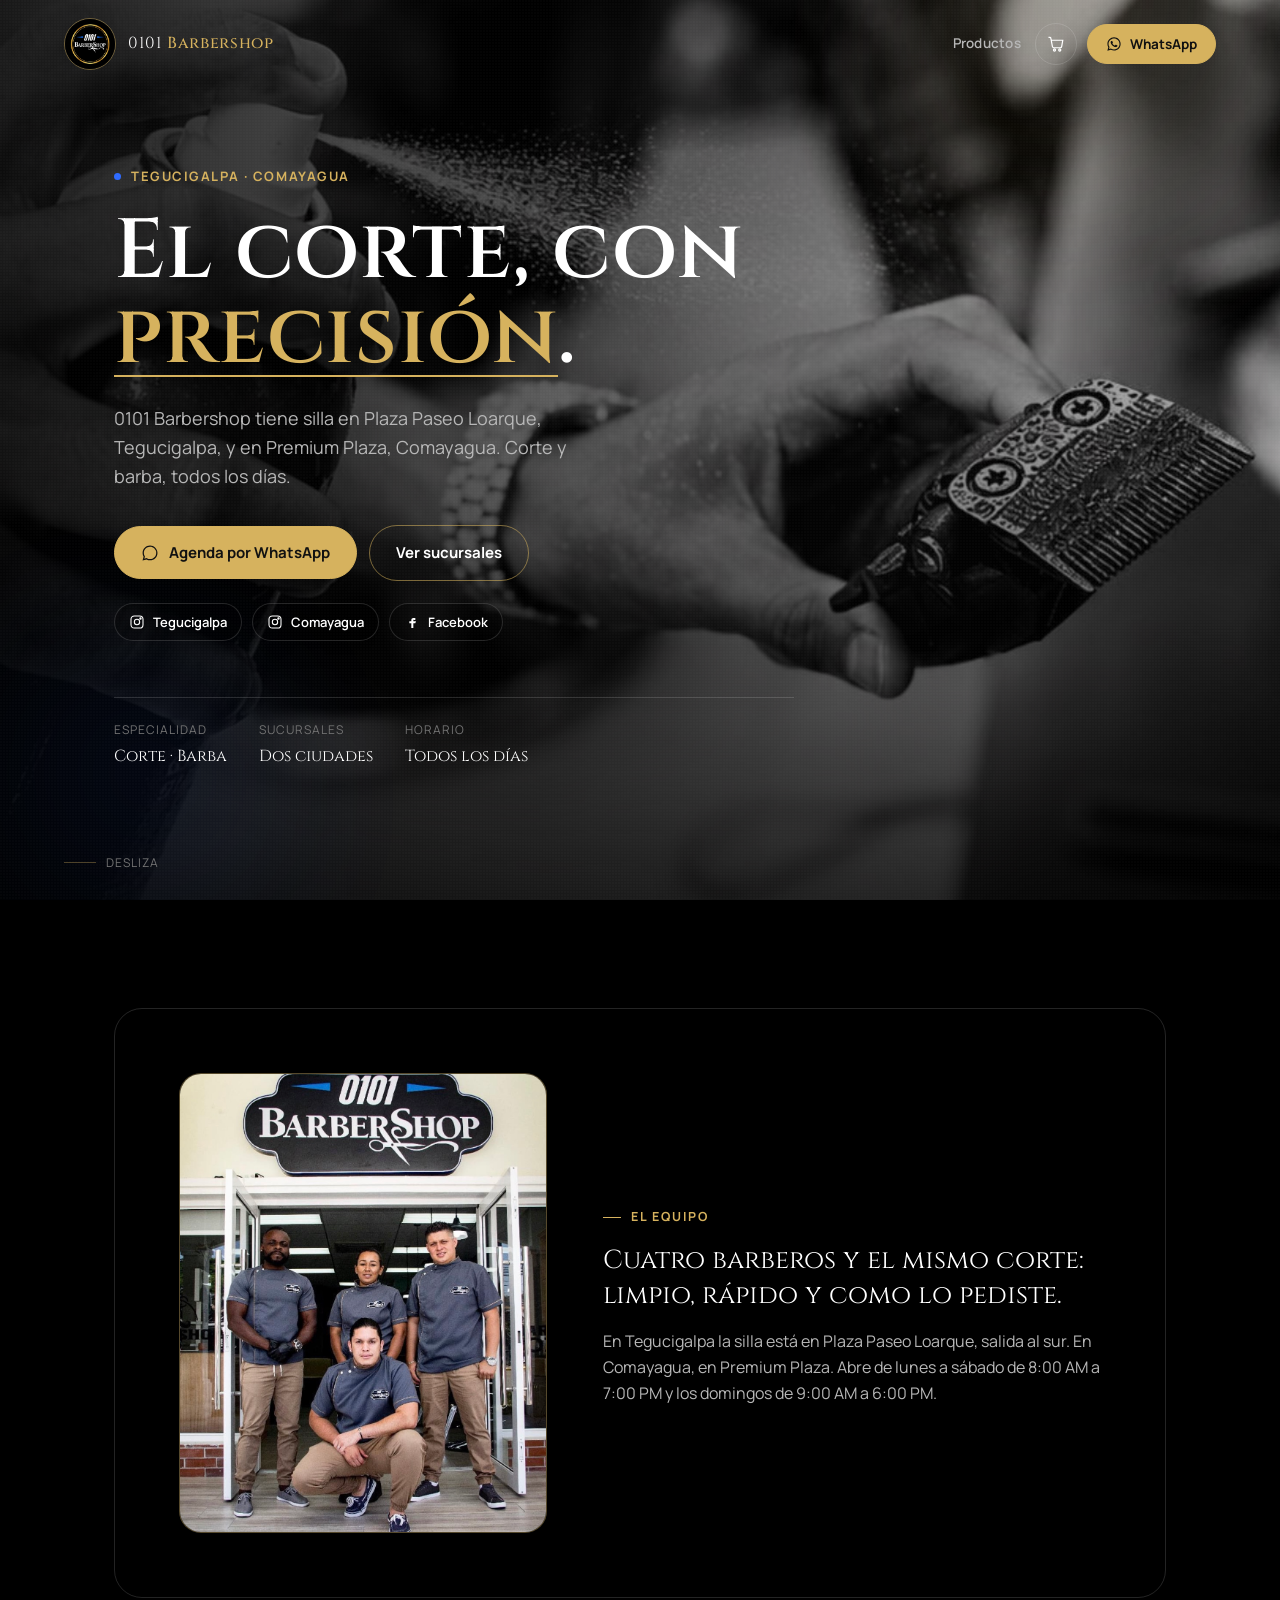
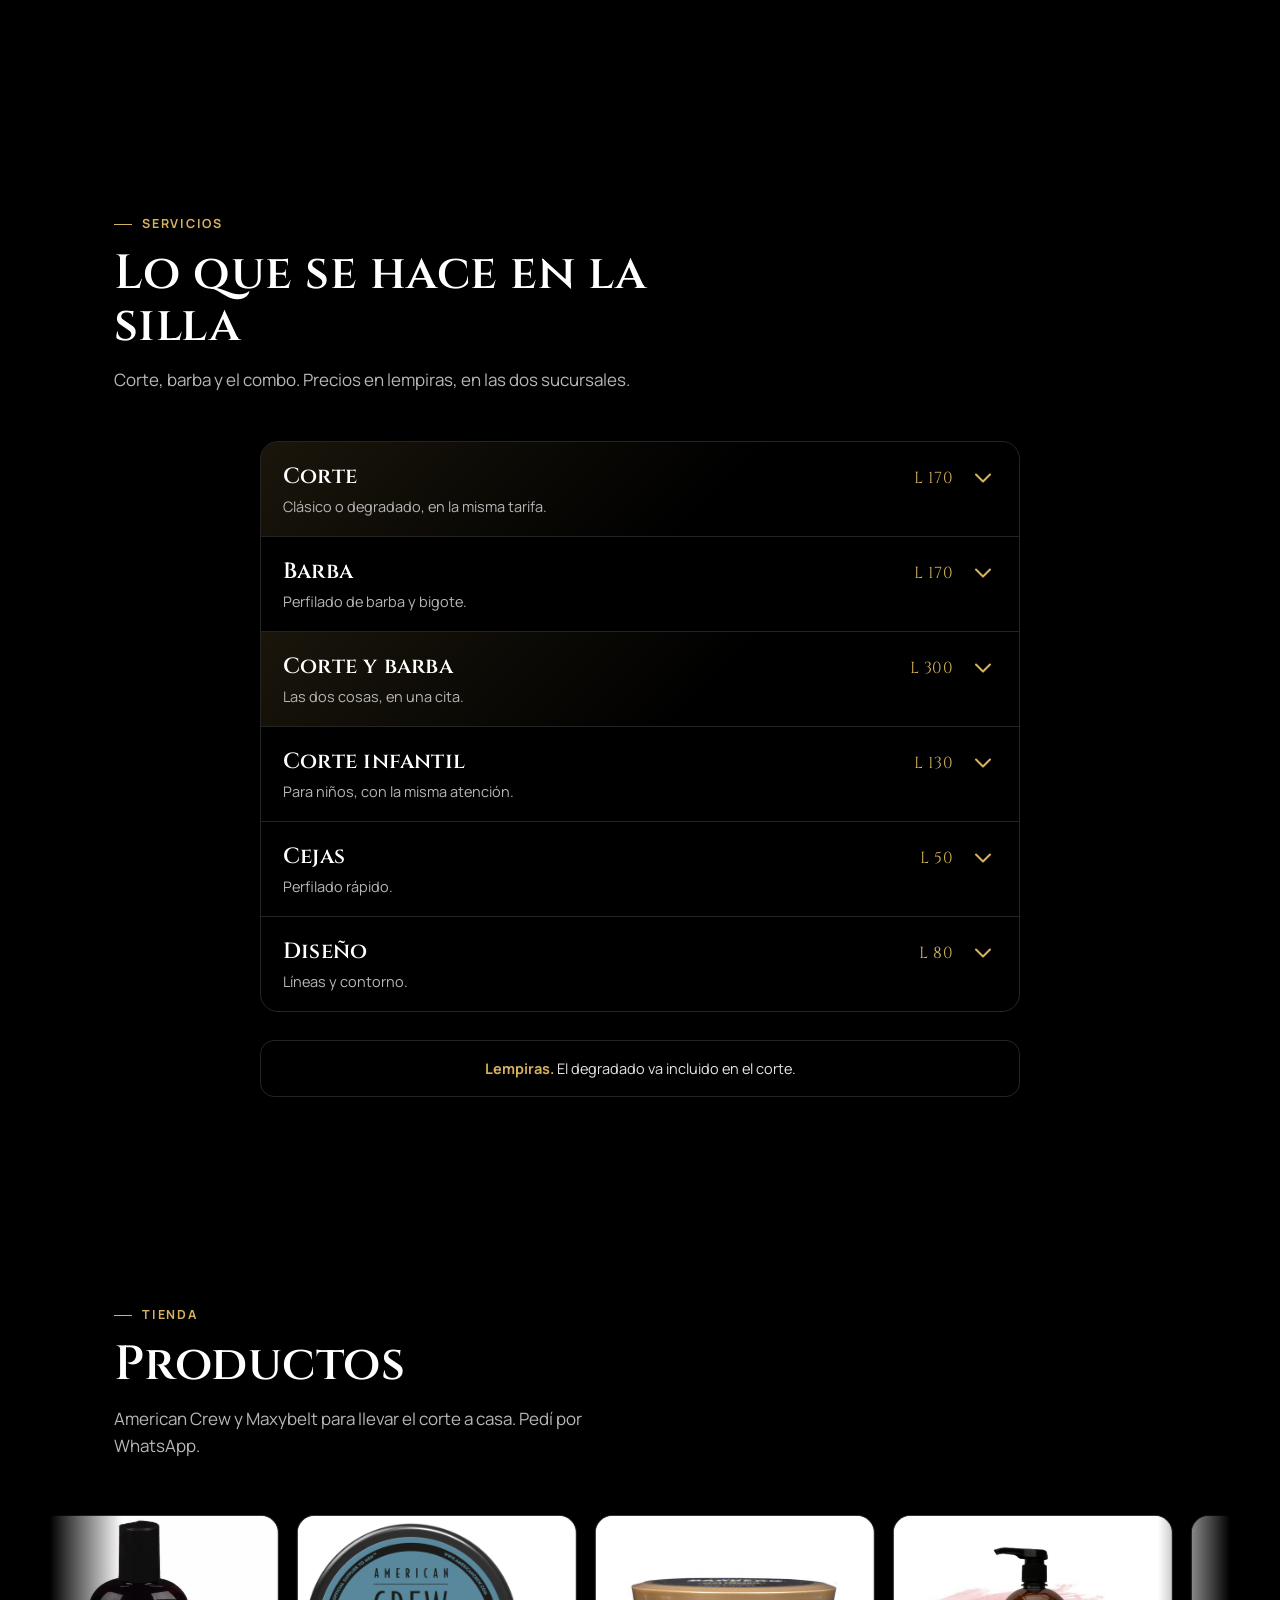
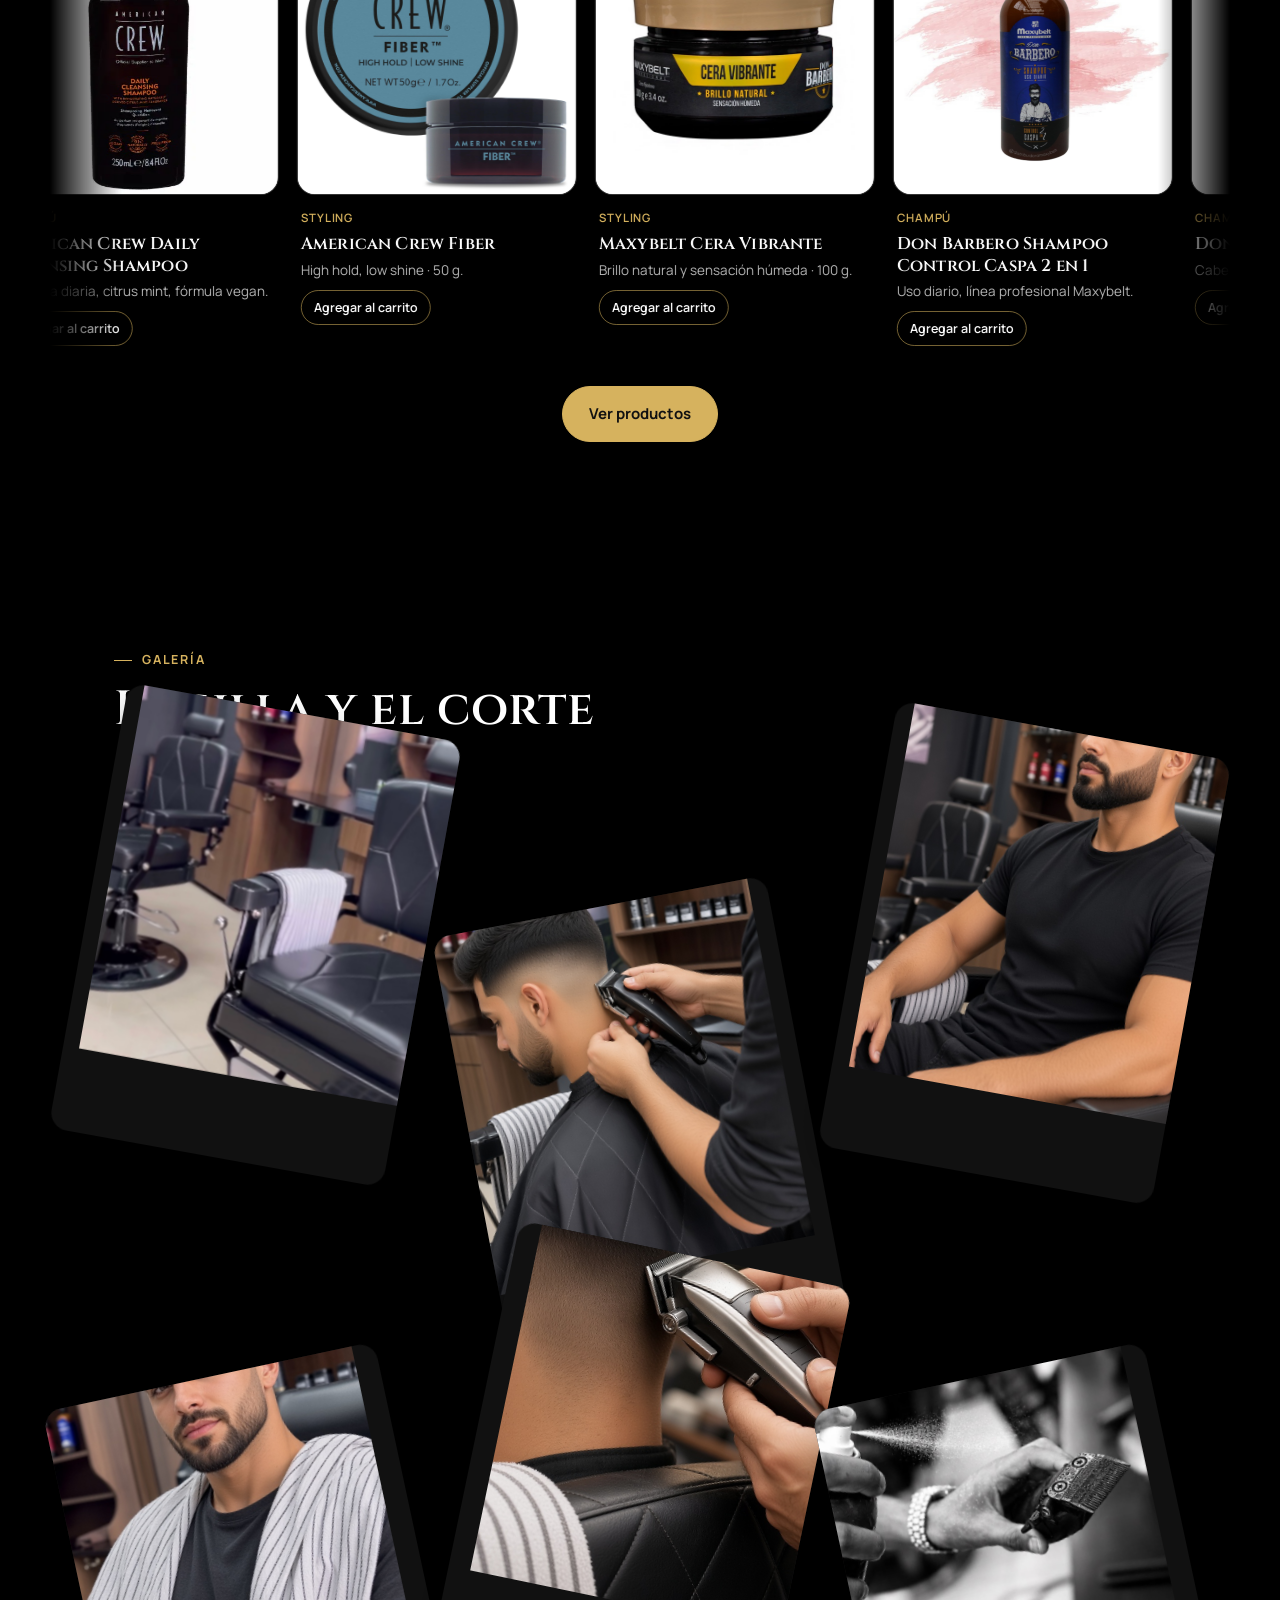
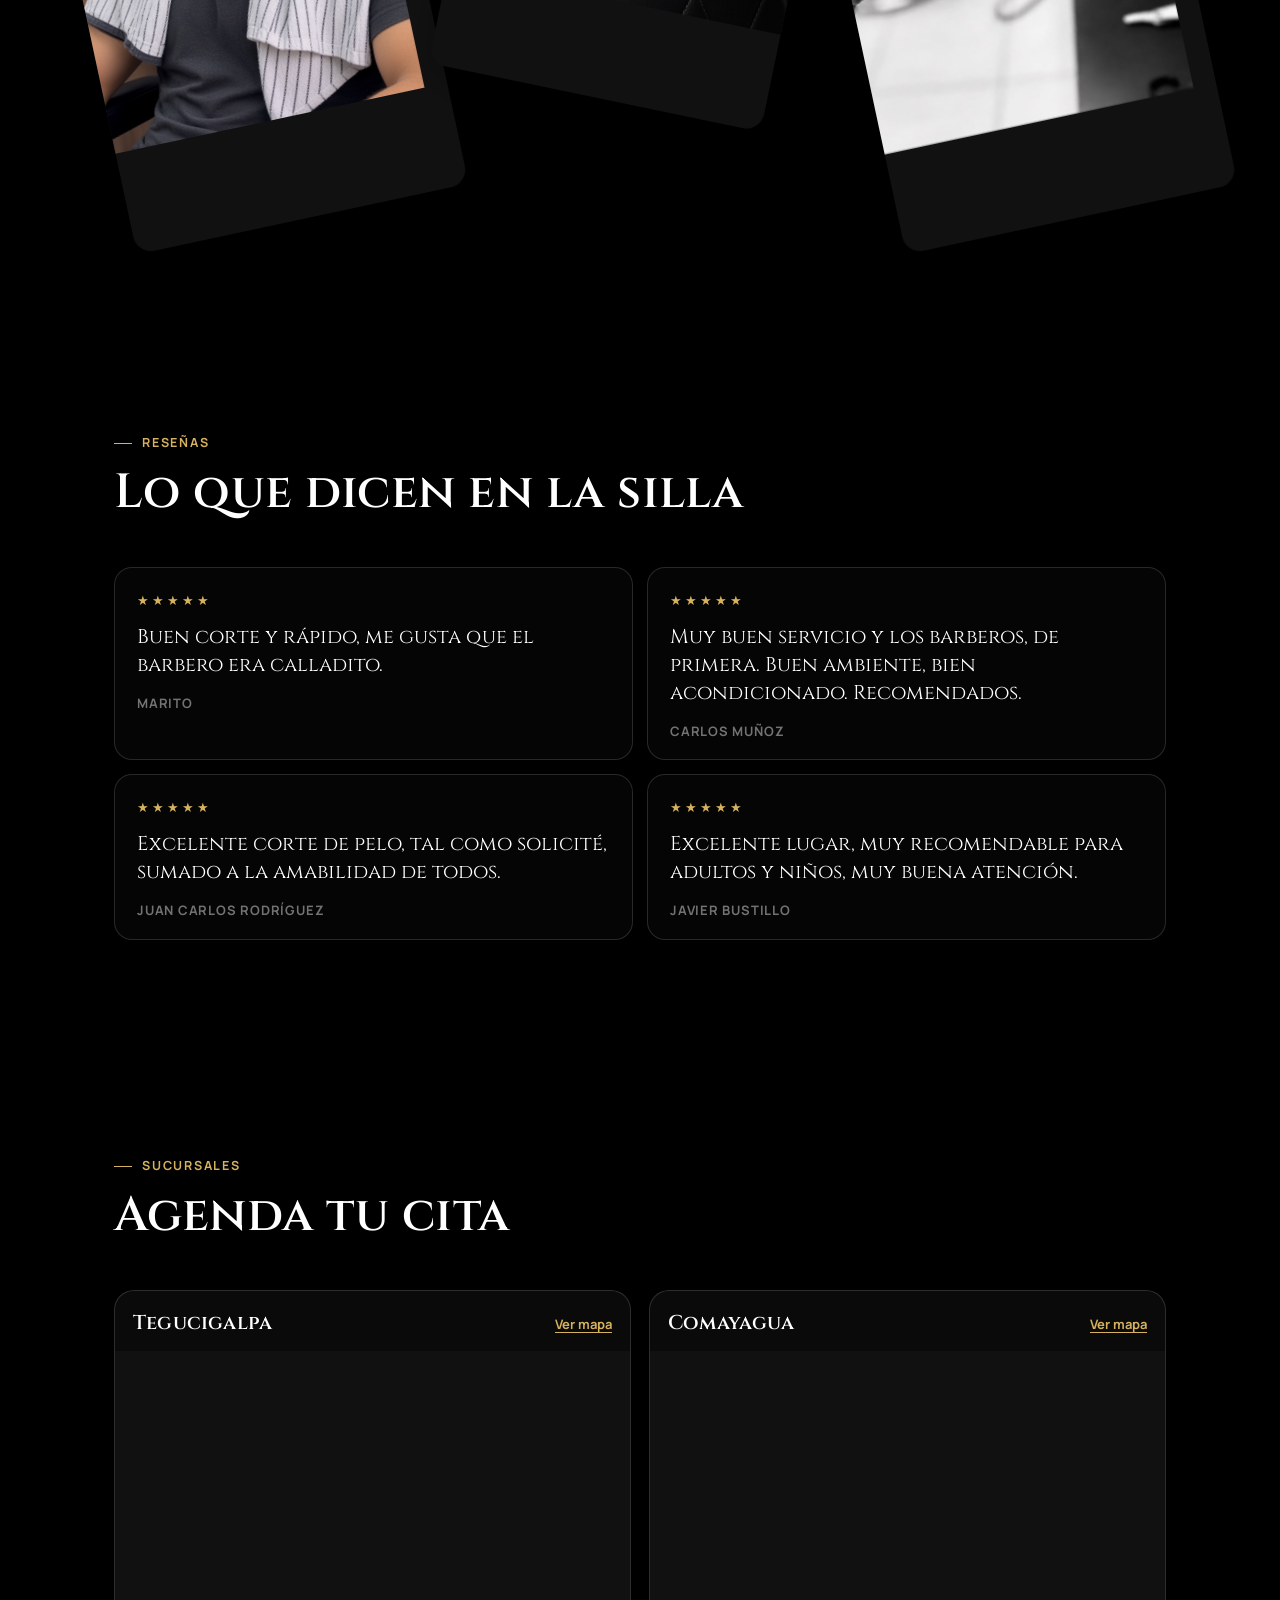
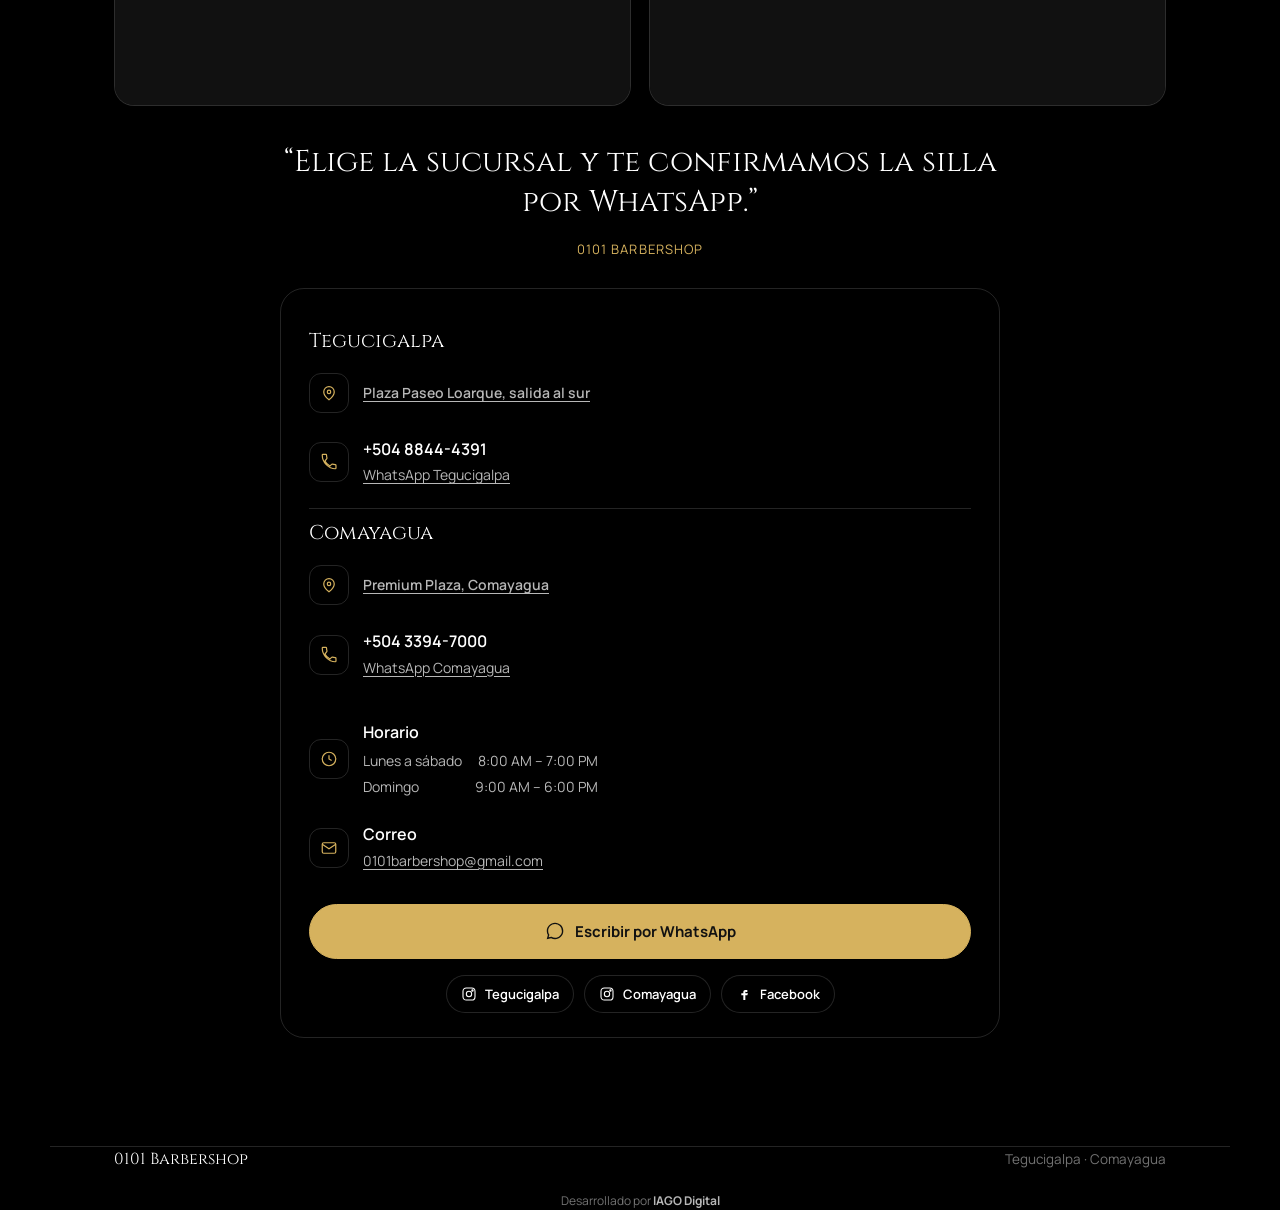
==== commit 5ae5e0e9: "Make the products marquee draggable and fix stuck black gaps. Replace the pause-prone CSS loop with " ====
--- a/index.html
+++ b/index.html
@@ -114,8 +114,10 @@
         <h2 data-reveal style="--delay:.05s">Productos</h2>
         <p data-reveal style="--delay:.1s">American Crew y Maxybelt para llevar el corte a casa. Pedí por WhatsApp.</p>
       </div>
-      <div class="products-marquee" id="products-marquee" data-reveal style="--delay:.12s">
-        <div class="products-marquee-track" data-marquee-track></div>
+      <div data-reveal style="--delay:.12s">
+        <div class="products-marquee" id="products-marquee">
+          <div class="products-marquee-track" data-marquee-track></div>
+        </div>
       </div>
       <div class="products-cta-wrap" data-reveal style="--delay:.16s">
         <a href="productos.html" class="btn btn-primary" data-products-cta>Ver productos</a>
--- a/styles.css
+++ b/styles.css
@@ -783,16 +783,26 @@
     position:relative;
     margin:0 calc(-1 * clamp(20px,5vw,64px));
     padding:8px 0 28px;
+    overflow:hidden;
+    touch-action:pan-y;
+    cursor:grab;
     --marquee-fade:clamp(28px,6vw,72px);
     -webkit-mask-image:linear-gradient(to right, transparent 0, #000 var(--marquee-fade), #000 calc(100% - var(--marquee-fade)), transparent 100%);
     mask-image:linear-gradient(to right, transparent 0, #000 var(--marquee-fade), #000 calc(100% - var(--marquee-fade)), transparent 100%);
   }
+  .products-marquee.is-dragging{ cursor:grabbing; }
+  .products-marquee.is-dragging .product-card,
+  .products-marquee.is-dragging .product-card-add{
+    pointer-events:none;
+  }
   .products-marquee-track{
     display:flex; gap:18px; width:max-content;
     will-change:transform;
-    animation:product-marquee 42s linear infinite;
-  }
-  .products-marquee.is-paused .products-marquee-track{ animation-play-state:paused; }
+    transform:translate3d(0,0,0);
+  }
+  .products-marquee.is-js-marquee .products-marquee-track{
+    animation:none;
+  }
   .products-marquee.is-reduced{
     -webkit-mask-image:none; mask-image:none;
     overflow-x:auto; overscroll-behavior-x:contain;
@@ -800,13 +810,13 @@
     scroll-snap-type:x proximity;
     padding-inline:clamp(20px,5vw,64px);
     margin:0;
-  }
-  .products-marquee.is-reduced .products-marquee-track{ animation:none; }
+    cursor:auto;
+    touch-action:auto;
+  }
+  .products-marquee.is-reduced .products-marquee-track{
+    transform:none !important;
+  }
   .products-marquee.is-reduced .product-card{ scroll-snap-align:start; }
-  @keyframes product-marquee{
-    from{ transform:translateX(0); }
-    to{ transform:translateX(-50%); }
-  }
   .product-card{
     display:flex; flex-direction:column; gap:14px;
     width:clamp(220px,28vw,280px);
